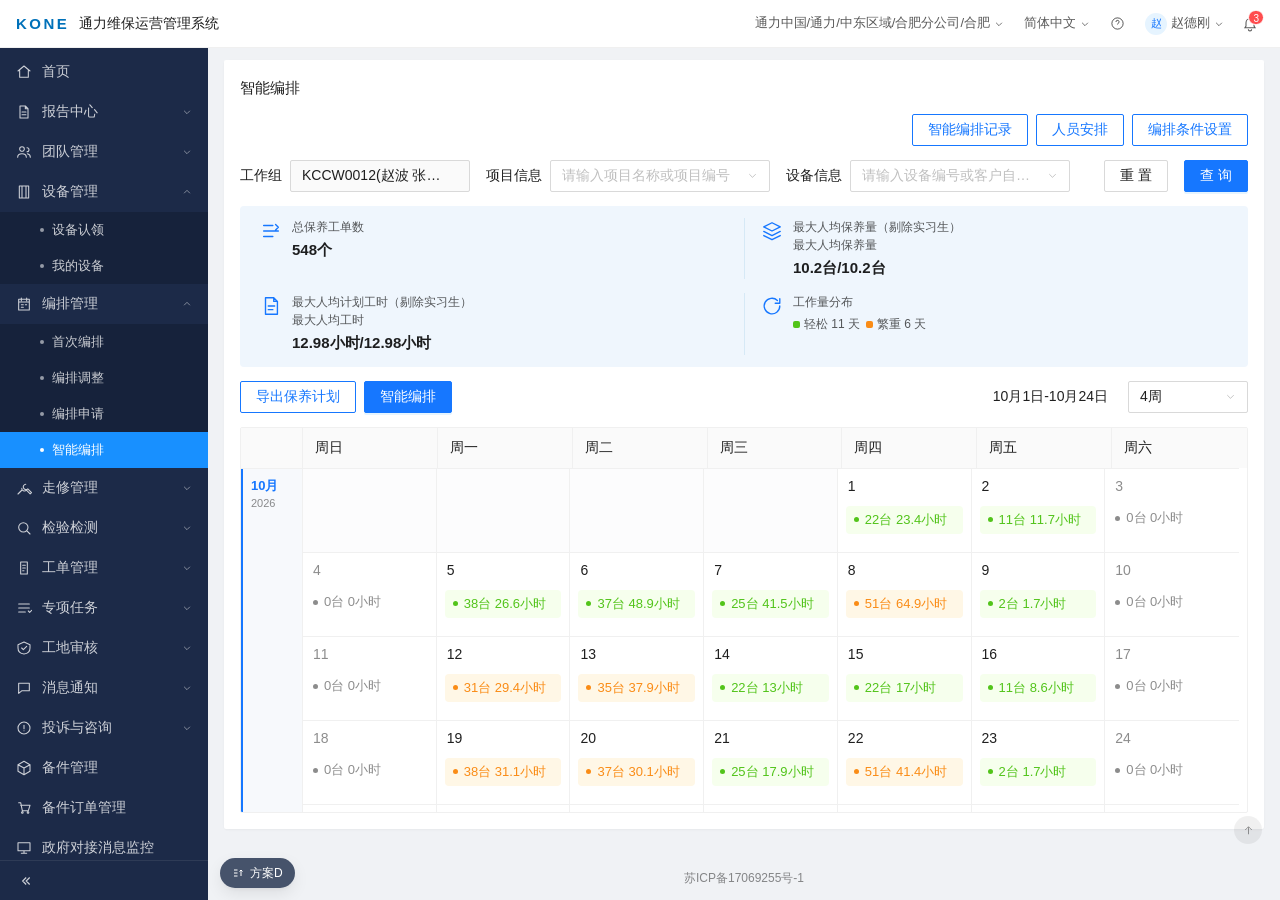
==== docs/index.html @ 087abd9d "工具条去掉冗余的工作组条件分类标签（模块标题已承担归类说明）" ====
<!DOCTYPE html>
<html lang="zh-CN">
<head>
<!-- 本文件由 build.js 自动生成（2026-10-14 07:13:37），已内联全部样式与脚本，
     可直接双击打开或发送给他人，无需任何外部文件与网络。
     请勿直接编辑此文件 —— 改动请在 css/ 与 js/ 下进行，然后重新执行 node build.js -->
<meta charset="UTF-8" />
<meta name="viewport" content="width=device-width,initial-scale=1" />
<title>智能编排 · 通力维保运营管理系统（UI 原型）</title>
<style>
/* ===================== css/base.css ===================== */
/* =========================================================================
   智能编排 原型 · 基础层：设计令牌 / 重置 / 应用骨架
   ========================================================================= */

:root {
  /* 品牌 */
  --kone-blue: #0071b9;

  /* 主色（Ant Design Vue 体系） */
  --primary: #1677ff;
  --primary-hover: #4096ff;
  --primary-active: #0958d9;
  --primary-bg: #e6f4ff;
  --primary-border: #91caff;

  /* 侧栏 */
  --sider-bg: #1c2a48;
  --sider-sub-bg: #16223b;
  --sider-text: rgba(255, 255, 255, .78);
  --sider-text-strong: #fff;
  --sider-active: #1890ff;
  --sider-w: 208px;
  --sider-w-collapsed: 56px;

  /* 文本 */
  --text: rgba(0, 0, 0, .88);
  --text-2: rgba(0, 0, 0, .65);
  --text-3: rgba(0, 0, 0, .45);
  --text-4: rgba(0, 0, 0, .25);

  /* 线与面 */
  --border: #f0f0f0;
  --border-2: #d9d9d9;
  --bg-page: #f0f2f5;
  --bg-card: #fff;
  --bg-head: #fafafa;
  --bg-hover: #fafafa;

  /* 人工调整：与算法生成区分开，刻意选一个不在原有语义色里的紫色 */
  --manual: #722ed1;
  --manual-strong: #531dab;   /* 实心紫按钮的 hover 态 */
  --manual-bg: #f9f0ff;
  --manual-border: #d3adf7;

  /* 无保养安排：和繁重橙、轻松绿并列的第三种状态，统一用灰。
     --none-mark 是图例小方块的实心灰，--none-bg 是日历色块的底色。
     底色比原来的 #fafafa 深一档，否则压在白卡片上看不出是个色块。 */
  --none-mark: #bfbfbf;
  --none-bg: #f0f0f0;
  /* 语义 */
  --stat-bg: #eff6fd;
  --warn-bg: #fff7e6;
  --warn-text: #fa8c16;
  --warn-border: #ffd591;
  --success-bg: #f6ffed;
  --success-text: #52c41a;
  --success-border: #b7eb8f;
  --danger: #ff4d4f;
  --info-bg: #e6f4ff;
  --info-border: #91caff;

  /* 尺寸 */
  --topbar-h: 48px;
  --radius: 2px;
  --radius-lg: 4px;
  --shadow-1: 0 1px 2px rgba(0, 0, 0, .03), 0 1px 6px -1px rgba(0, 0, 0, .02);
  --shadow-2: 0 6px 16px rgba(0, 0, 0, .08), 0 3px 6px -4px rgba(0, 0, 0, .12);
  --shadow-3: 0 9px 28px 8px rgba(0, 0, 0, .05), 0 6px 16px rgba(0, 0, 0, .08);
}

* { box-sizing: border-box; }

html, body { height: 100%; }

body {
  margin: 0;
  font-family: -apple-system, BlinkMacSystemFont, 'PingFang SC', 'Hiragino Sans GB',
               'Microsoft YaHei', 'Segoe UI', Roboto, Helvetica, Arial, sans-serif;
  font-size: 14px;
  line-height: 1.5714;
  color: var(--text);
  background: var(--bg-page);
  -webkit-font-smoothing: antialiased;
}

button, input, select { font-family: inherit; font-size: inherit; }

svg { display: block; }

/* 滚动条（贴近 Windows Chrome 的现网观感） */
::-webkit-scrollbar { width: 8px; height: 8px; }
::-webkit-scrollbar-thumb { background: #d0d3d9; border-radius: 4px; }
::-webkit-scrollbar-thumb:hover { background: #b9bdc5; }
::-webkit-scrollbar-track { background: transparent; }

/* =========================== 应用骨架 =========================== */

.app { display: flex; flex-direction: column; height: 100vh; overflow: hidden; }

/* --- 顶栏 --- */
.topbar {
  flex: 0 0 var(--topbar-h);
  display: flex;
  align-items: center;
  background: #fff;
  border-bottom: 1px solid var(--border);
  padding-right: 16px;
  position: relative;
  z-index: 30;
}

/* 品牌区最小占满侧栏宽度，但允许标题继续向右延伸（与现网一致） */
.topbar-brand {
  min-width: var(--sider-w);
  display: flex;
  align-items: center;
  gap: 10px;
  padding-left: 16px;
  padding-right: 16px;
  flex: 0 0 auto;
  transition: min-width .2s;
}

.app.collapsed .topbar-brand { min-width: var(--sider-w-collapsed); }

.logo {
  font-weight: 700;
  letter-spacing: 2.5px;
  font-size: 15px;
  color: var(--kone-blue);
  flex: 0 0 auto;
}

.topbar-title {
  font-size: 14px;
  color: var(--text);
  white-space: nowrap;
  overflow: hidden;
  text-overflow: ellipsis;
}

.app.collapsed .topbar-brand .topbar-title { display: none; }

.topbar-spacer { flex: 1 1 auto; }

.topbar-right { display: flex; align-items: center; gap: 4px; }

.topbar-item {
  display: flex;
  align-items: center;
  gap: 4px;
  height: 32px;
  padding: 0 8px;
  border-radius: var(--radius);
  color: var(--text-2);
  font-size: 13px;
  cursor: pointer;
  white-space: nowrap;
}

.topbar-item:hover { background: var(--bg-hover); }

.avatar {
  width: 22px; height: 22px;
  border-radius: 50%;
  background: var(--primary-bg);
  color: var(--primary);
  display: flex; align-items: center; justify-content: center;
  font-size: 11px;
}

.bell { position: relative; padding: 0 6px; }

.bell-badge {
  position: absolute;
  top: 2px; right: 0;
  min-width: 15px; height: 15px;
  padding: 0 4px;
  border-radius: 8px;
  background: var(--danger);
  color: #fff;
  font-size: 10px;
  line-height: 15px;
  text-align: center;
  border: 1px solid #fff;
}

/* --- 主体 --- */
.body { flex: 1 1 auto; display: flex; min-height: 0; }

/* --- 侧栏 --- */
.sider {
  flex: 0 0 var(--sider-w);
  width: var(--sider-w);
  background: var(--sider-bg);
  display: flex;
  flex-direction: column;
  transition: flex-basis .2s, width .2s;
  position: relative;
  z-index: 20;
}

.app.collapsed .sider { flex-basis: var(--sider-w-collapsed); width: var(--sider-w-collapsed); }

.sider-scroll { flex: 1 1 auto; overflow-y: auto; overflow-x: hidden; padding: 4px 0; }

.sider-scroll::-webkit-scrollbar { width: 6px; }
.sider-scroll::-webkit-scrollbar-thumb { background: rgba(255, 255, 255, .18); }

.menu-item {
  display: flex;
  align-items: center;
  gap: 10px;
  height: 40px;
  padding: 0 16px;
  color: var(--sider-text);
  cursor: pointer;
  white-space: nowrap;
  user-select: none;
}

.menu-item:hover { color: var(--sider-text-strong); background: rgba(255, 255, 255, .06); }

.menu-item .mi-icon { flex: 0 0 16px; }
.menu-item .mi-icon svg { width: 16px; height: 16px; stroke: currentColor; fill: none; stroke-width: 1.6; }

.menu-item .mi-label { flex: 1 1 auto; overflow: hidden; text-overflow: ellipsis; }

.menu-item .mi-arrow { flex: 0 0 10px; transition: transform .2s; opacity: .7; }
.menu-item .mi-arrow svg { width: 10px; height: 10px; stroke: currentColor; fill: none; stroke-width: 2; }
.menu-item.open .mi-arrow { transform: rotate(180deg); }

.app.collapsed .menu-item { padding: 0 20px; }
.app.collapsed .menu-item .mi-label,
.app.collapsed .menu-item .mi-arrow { display: none; }

.submenu { background: var(--sider-sub-bg); overflow: hidden; }
.app.collapsed .submenu { display: none; }

.sub-item {
  display: flex;
  align-items: center;
  gap: 8px;
  height: 36px;
  padding: 0 16px 0 40px;
  color: var(--sider-text);
  font-size: 13px;
  cursor: pointer;
}

.sub-item::before {
  content: '';
  width: 4px; height: 4px;
  border-radius: 50%;
  background: currentColor;
  opacity: .7;
  flex: 0 0 auto;
}

.sub-item:hover { color: var(--sider-text-strong); background: rgba(255, 255, 255, .06); }

.sub-item.active {
  background: var(--sider-active);
  color: #fff;
}

.sub-item.active::before { opacity: 1; }

.sider-collapse {
  flex: 0 0 40px;
  display: flex;
  align-items: center;
  padding: 0 18px;
  color: var(--sider-text);
  cursor: pointer;
  border-top: 1px solid rgba(255, 255, 255, .08);
}

.sider-collapse:hover { color: #fff; }
.sider-collapse svg { width: 14px; height: 14px; stroke: currentColor; fill: none; stroke-width: 2; }
.app.collapsed .sider-collapse svg { transform: rotate(180deg); }

/* --- 内容区 --- */
.main {
  flex: 1 1 auto;
  min-width: 0;
  display: flex;
  flex-direction: column;
  position: relative;
}

.main-scroll { flex: 1 1 auto; overflow: auto; padding: 12px 16px 0; }

.breadcrumb {
  display: flex;
  align-items: center;
  gap: 8px;
  font-size: 13px;
  color: var(--text-3);
  margin-bottom: 12px;
}

.breadcrumb .sep { color: var(--text-4); }
.breadcrumb .cur { color: var(--text-2); }

.page {
  background: var(--bg-card);
  border-radius: var(--radius);
  padding: 16px;
  box-shadow: var(--shadow-1);
}

.page-title { font-size: 15px; font-weight: 500; margin: 0 0 14px; }

/* 页级入口按钮行：标题下方独占一行、右对齐（与现网一致） */
.page-actions-row {
  display: flex;
  justify-content: flex-end;
  flex-wrap: wrap;
  gap: 8px;
  margin-bottom: 14px;
}

.footer {
  flex: 0 0 auto;
  text-align: center;
  padding: 10px 0 12px;
  font-size: 12px;
  color: var(--text-3);
}

/* 回到顶部小圆钮（现网右下角） */
.back-top {
  position: absolute;
  right: 18px; bottom: 56px;
  width: 28px; height: 28px;
  border-radius: 50%;
  background: rgba(0, 0, 0, .06);
  display: flex; align-items: center; justify-content: center;
  color: var(--text-3);
  cursor: pointer;
  z-index: 5;
}

.back-top svg { width: 13px; height: 13px; stroke: currentColor; fill: none; stroke-width: 1.6; }

.hidden { display: none !important; }

</style>
<style>
/* ===================== css/modules.css ===================== */
/* =========================================================================
   智能编排 原型 · 组件层：按钮 / 表单 / 表格 / 日历 / 抽屉 / 弹窗 / 提示
   ========================================================================= */

/* =============================== 按钮 =============================== */
.btn {
  display: inline-flex;
  align-items: center;
  justify-content: center;
  gap: 6px;
  height: 32px;
  padding: 0 15px;
  border: 1px solid var(--border-2);
  border-radius: var(--radius);
  background: #fff;
  color: var(--text);
  font-size: 14px;
  cursor: pointer;
  white-space: nowrap;
  transition: all .15s;
}

.btn:hover { color: var(--primary); border-color: var(--primary); }

.btn-primary {
  background: var(--primary);
  border-color: var(--primary);
  color: #fff;
  box-shadow: 0 2px 0 rgba(5, 145, 255, .1);
}

.btn-primary:hover { background: var(--primary-hover); border-color: var(--primary-hover); color: #fff; }
.btn-primary:active { background: var(--primary-active); border-color: var(--primary-active); }

.btn-outline { color: var(--primary); border-color: var(--primary); }
.btn-outline:hover { color: var(--primary-hover); border-color: var(--primary-hover); }

.btn-link {
  height: auto; padding: 0; border: none; background: none;
  color: var(--primary);
}
.btn-link:hover { color: var(--primary-hover); border: none; }

.btn-sm { height: 24px; padding: 0 8px; font-size: 13px; }

.btn-dashed-block {
  display: flex;
  align-items: center;
  justify-content: center;
  width: 100%;
  height: 32px;
  border: 1px dashed var(--primary-border);
  border-radius: var(--radius);
  background: #fff;
  color: var(--primary);
  font-size: 14px;
  cursor: pointer;
}

.btn-dashed-block:hover { border-color: var(--primary); background: var(--primary-bg); }

/* =============================== 表单控件 =============================== */
.field { display: inline-flex; align-items: center; gap: 8px; }

.field-label { font-size: 14px; color: var(--text); white-space: nowrap; }
.field-label.req::before { content: '*'; color: var(--danger); margin-right: 4px; font-family: SimSun, sans-serif; }

.control {
  display: inline-flex;
  align-items: center;
  height: 32px;
  min-width: 0;
  padding: 0 11px;
  border: 1px solid var(--border-2);
  border-radius: var(--radius);
  background: #fff;
  color: var(--text);
  font-size: 14px;
  cursor: pointer;
  gap: 8px;
}

.control:hover { border-color: var(--primary-hover); }

.control .ph,
.control .val { overflow: hidden; text-overflow: ellipsis; white-space: nowrap; }

.control .ph { color: var(--text-4); }
.control .val { color: var(--text); }

.control .caret { margin-left: auto; color: var(--text-4); flex: 0 0 auto; }
.control .caret svg { width: 11px; height: 11px; stroke: currentColor; fill: none; stroke-width: 2; }

.control.open { border-color: var(--primary); box-shadow: 0 0 0 2px rgba(5, 145, 255, .1); }

/* 固定值展示（staticField）：外观和 .control 一致，但要让人一眼知道
   这里点不动——没有 caret 腾出的位置，边框 hover 时不变色，
   鼠标也不是手型。背景比正常输入框压暗一档（用 --bg-head，
   和锁定状态的输入框是同一个视觉语言），比单纯去掉 caret 更明确。 */
.control-static {
  cursor: default;
  background: var(--bg-head);
}

.control-static:hover { border-color: var(--border-2); }

.control-w-sm { width: 120px; }
.control-w-md { width: 180px; }
.control-w-lg { width: 220px; }
.control-w-xl { width: 260px; }

.dropdown-wrap { position: relative; display: inline-flex; }

.dropdown-panel {
  position: absolute;
  top: calc(100% + 4px);
  left: 0;
  min-width: 100%;
  background: #fff;
  border-radius: var(--radius-lg);
  box-shadow: var(--shadow-2);
  padding: 4px;
  z-index: 60;
}

.dropdown-item { padding: 5px 12px; border-radius: var(--radius); cursor: pointer; font-size: 14px; }
.dropdown-item:hover { background: var(--bg-hover); }
.dropdown-item.sel { background: var(--primary-bg); font-weight: 500; }

/* 单选 / 复选 */
.radio, .checkbox { display: inline-flex; align-items: center; gap: 8px; cursor: pointer; font-size: 14px; }

.radio-dot {
  width: 16px; height: 16px;
  border: 1px solid var(--border-2);
  border-radius: 50%;
  background: #fff;
  position: relative;
  flex: 0 0 auto;
}

.radio.on .radio-dot { border-color: var(--primary); }

.radio.on .radio-dot::after {
  content: '';
  position: absolute;
  inset: 3px;
  border-radius: 50%;
  background: var(--primary);
}

.check-box {
  width: 16px; height: 16px;
  border: 1px solid var(--border-2);
  border-radius: var(--radius);
  background: #fff;
  position: relative;
  flex: 0 0 auto;
}

.checkbox.on .check-box { background: var(--primary); border-color: var(--primary); }

.checkbox.on .check-box::after {
  content: '';
  position: absolute;
  left: 4.5px; top: 1.5px;
  width: 4px; height: 8px;
  border: 2px solid #fff;
  border-top: 0; border-left: 0;
  transform: rotate(45deg);
}

/* 半选态（部分工单被勾选）。画成一道横杠而不是对勾 ——
   全选框若显示对勾，会让人以为整天的工单都要搬走 */
.checkbox.part .check-box { background: var(--primary); border-color: var(--primary); }

.checkbox.part .check-box::after {
  content: '';
  position: absolute;
  left: 3px; top: 6.5px;
  width: 8px; height: 0;
  border-top: 2px solid #fff;
  transform: none;
}

/* 开关 */
.switch {
  width: 40px; height: 20px;
  border-radius: 10px;
  background: rgba(0, 0, 0, .25);
  position: relative;
  cursor: pointer;
  transition: background .2s;
  flex: 0 0 auto;
}

.switch::after {
  content: '';
  position: absolute;
  top: 2px; left: 2px;
  width: 16px; height: 16px;
  border-radius: 50%;
  background: #fff;
  transition: left .2s;
  box-shadow: 0 2px 4px rgba(0, 35, 11, .2);
}

.switch.on { background: var(--primary); }
.switch.on::after { left: 22px; }

/* 标签（可保养日期） */
.tag-day {
  display: inline-flex;
  align-items: center;
  gap: 3px;
  height: 22px;
  padding: 0 6px;
  margin: 2px 4px 2px 0;
  border: 1px solid var(--border);
  border-radius: var(--radius);
  background: var(--bg-head);
  font-size: 12px;
  color: var(--text);
}

.tag-day .x { color: var(--text-4); cursor: pointer; font-size: 11px; }
.tag-day .x:hover { color: var(--text-2); }

.tag-box {
  display: flex;
  flex-wrap: wrap;
  align-items: center;
  min-height: 32px;
  padding: 2px 6px;
  border: 1px solid var(--border-2);
  border-radius: var(--radius);
  background: #fff;
}

/* 数量输入框：外观与 .control 一致，右侧带单位后缀 */
.num-input {
  display: inline-flex;
  align-items: center;
  height: 32px;
  padding: 0 11px;
  border: 1px solid var(--border-2);
  border-radius: var(--radius);
  background: #fff;
  gap: 4px;
}

.num-input:hover { border-color: var(--primary-hover); }

.num-input:focus-within {
  border-color: var(--primary);
  box-shadow: 0 0 0 2px rgba(5, 145, 255, .1);
}

/* 超出范围 / 非整数时标红，但不强制改写值——用户可能还在输入过程中。
   聚焦态的红色描边优先于常规的蓝色描边，否则正在打字时看不出在报错。 */
.num-input.is-invalid { border-color: var(--danger); }
.num-input.is-invalid:focus-within {
  border-color: var(--danger);
  box-shadow: 0 0 0 2px rgba(255, 77, 79, .12);
}

.num-input input {
  width: 52px;
  border: 0;
  outline: none;
  padding: 0;
  font-size: 14px;
  color: var(--text);
  background: transparent;
  text-align: left;
}

/* 表格内使用的紧凑尺寸 */
.num-input.sm { height: 28px; padding: 0 8px; }
.num-input.sm input { width: 40px; font-size: 13px; }

/* 保留原生步进箭头，方便微调 */
.num-input .unit { font-size: 13px; color: var(--text-3); flex: 0 0 auto; }

/* 工具提示图标 */
.help-dot {
  display: inline-flex;
  align-items: center;
  justify-content: center;
  width: 14px; height: 14px;
  color: var(--text-3);
  cursor: help;
  flex: 0 0 auto;
}

.help-dot svg { width: 14px; height: 14px; stroke: currentColor; fill: none; stroke-width: 1.6; }
.help-dot:hover { color: var(--primary); }

.tooltip {
  position: absolute;
  z-index: 80;
  max-width: 340px;
  padding: 8px 10px;
  border-radius: var(--radius-lg);
  background: rgba(0, 0, 0, .85);
  color: #fff;
  font-size: 12px;
  line-height: 1.6;
  box-shadow: var(--shadow-2);
  pointer-events: none;
}

/* =============================== 信息条 =============================== */
.alert {
  display: flex;
  align-items: flex-start;
  gap: 8px;
  padding: 8px 12px;
  border: 1px solid var(--info-border);
  border-radius: var(--radius-lg);
  background: var(--info-bg);
  font-size: 14px;
  color: var(--text);
  margin-bottom: 14px;
}

.alert .ai { color: var(--primary); flex: 0 0 auto; margin-top: 2px; }
.alert .ai svg { width: 14px; height: 14px; stroke: currentColor; fill: none; stroke-width: 1.8; }
.alert .ac { flex: 1 1 auto; }
.alert .ax { color: var(--text-3); cursor: pointer; flex: 0 0 auto; font-size: 13px; }
.alert .ax:hover { color: var(--text); }

/* =============================== KPI 指标条 =============================== */
.stats {
  display: grid;
  grid-template-columns: repeat(4, 1fr);
  background: var(--stat-bg);
  border-radius: var(--radius-lg);
  padding: 12px 4px;
  margin-bottom: 14px;
}

.stat {
  display: flex;
  align-items: flex-start;
  gap: 10px;
  padding: 0 16px;
  min-width: 0;
}

.stat + .stat { border-left: 1px solid rgba(0, 113, 185, .1); }

.stat-icon { flex: 0 0 22px; color: var(--primary); margin-top: 2px; }
.stat-icon svg { width: 22px; height: 22px; stroke: currentColor; fill: none; stroke-width: 1.5; }

.stat-body { min-width: 0; }

.stat-line {
  font-size: 12px;
  color: var(--text-2);
  line-height: 1.5;
  white-space: nowrap;
  overflow: hidden;
  text-overflow: ellipsis;
}

.stat-value { font-size: 15px; font-weight: 600; color: var(--text); margin-top: 2px; white-space: nowrap; }

.stat-tags { display: flex; gap: 6px; margin-top: 4px; }

.stat-tag { display: inline-flex; align-items: center; gap: 4px; font-size: 12px; color: var(--text-2); }

.stat-tag::before { content: ''; width: 7px; height: 7px; border-radius: 2px; flex: 0 0 auto; }
.stat-tag.easy::before { background: var(--success-text); }
.stat-tag.busy::before { background: var(--warn-text); }

/* ---------- 方案 B：带涨跌的 KPI 条 ---------- */
.stats-delta .stat-body { min-width: 0; }

.stat-delta {
  display: inline-flex;
  align-items: baseline;
  flex-wrap: wrap;
  gap: 6px;
  margin-top: 3px;
  white-space: nowrap;
}

.stat-delta .sd-from { font-size: 13px; color: var(--text-3); }
.stat-delta .sd-arrow { font-size: 12px; color: var(--text-4); }
.stat-delta .sd-to { font-size: 15px; font-weight: 600; color: var(--text); }

.sd-chip {
  display: inline-flex;
  align-items: center;
  height: 18px;
  padding: 0 6px;
  border-radius: 9px;
  font-size: 11px;
  font-weight: 500;
}

/* 改善=绿，恶化=橙，无变化=灰。方向由 better 字段决定，不看正负号 */
.sd-chip.good { background: var(--success-bg); color: var(--success-text); border: 1px solid var(--success-border); }
.sd-chip.bad { background: var(--warn-bg); color: var(--warn-text); border: 1px solid var(--warn-border); }
.sd-chip.flat { background: var(--bg-head); color: var(--text-3); border: 1px solid var(--border); }

/* 工作量分布里两行（繁重 / 轻松）各带一个前缀标签 */
.stat-delta-group {
  display: grid;
  grid-template-columns: auto 1fr;
  align-items: baseline;
  gap: 2px 6px;
  margin-top: 2px;
}

.stat-delta-group .sd-key { font-size: 12px; display: inline-flex; align-items: center; gap: 4px; }
.stat-delta-group .sd-key::before { content: ''; width: 7px; height: 7px; border-radius: 2px; }
.stat-delta-group .sd-key.busy { color: var(--warn-text); }
.stat-delta-group .sd-key.busy::before { background: var(--warn-text); }
.stat-delta-group .sd-key.easy { color: var(--success-text); }
.stat-delta-group .sd-key.easy::before { background: var(--success-text); }
.stat-delta-group .stat-delta { margin-top: 0; }
.stat-delta-group .sd-to { font-size: 14px; }

/* =============================== 工具条 =============================== */
.toolbar {
  display: flex;
  align-items: center;
  flex-wrap: wrap;
  gap: 8px;
  margin-bottom: 14px;
}

.toolbar .grow { flex: 1 1 auto; }

.filterbar {
  display: flex;
  align-items: center;
  flex-wrap: wrap;
  gap: 12px 16px;
  margin-bottom: 14px;
}

.filterbar .grow { flex: 1 1 auto; }

.range-pill {
  display: inline-flex;
  align-items: center;
  height: 32px;
  padding: 0 12px;
  font-size: 14px;
  color: var(--text);
  white-space: nowrap;
}

/* =============================== 日历 =============================== */
.cal {
  border: 1px solid var(--border);
  border-radius: var(--radius);
  overflow: hidden;
  background: #fff;
}

/* 首列为月份列，其后 7 列为周日～周六。
   表头与主体各自成网格：表头固定，主体在 .cal-scroll 内滚动 */
.cal-head,
.cal-body { display: grid; grid-template-columns: 62px repeat(7, 1fr); }

.cal-head { background: var(--bg-head); }

/* 默认露出约 4 周高度，其余 9 周靠滚动查看（最大 13 周）。
   预留滚动条宽度，避免表头与主体列宽错位 */
.cal-scroll {
  max-height: 344px;
  overflow-y: auto;
  overflow-x: hidden;
  scrollbar-gutter: stable;
}

/* 对比视图每格三行，行更高，相应放宽以仍能露出约 4 周 */
.cal.compare .cal-scroll { max-height: 420px; }

.cal-head > div {
  padding: 9px 12px;
  font-size: 14px;
  color: var(--text);
  border-right: 1px solid var(--border);
}

.cal-head > div:last-child { border-right: 0; }

/* ---- 左侧月份列：一个月合并成一格，纵向跨满该月所有周 ---- */
.cal-month {
  grid-column: 1;
  border-right: 1px solid var(--border);
  border-top: 1px solid var(--border);
  background: #f7f9fc;
  position: relative;
}

.cal-head .cal-month {
  border-top: 0;
  background: var(--bg-head);
  padding: 9px 12px;
  grid-row: 1;
}

/* 蓝色左边条贯穿整月 */
.cal-month.has-label::before {
  content: '';
  position: absolute;
  left: 0; top: 0; bottom: 0;
  width: 2px;
  background: var(--primary);
}

/* 标签吸顶：滚动时停在可视区顶部，滚出该月范围时由 JS 渐隐 */
.cal-month .cm-inner {
  position: sticky;
  top: 0;
  display: flex;
  flex-direction: column;
  gap: 1px;
  padding: 9px 0 10px 10px;
  transition: opacity .12s linear;
}

.cal-month .cm-m { font-size: 13px; font-weight: 600; color: var(--primary); line-height: 1.3; }
.cal-month .cm-y { font-size: 11px; color: var(--text-3); line-height: 1.3; }

.cal-cell {
  min-height: 84px;
  padding: 7px 10px 10px;
  border-top: 1px solid var(--border);
  border-right: 1px solid var(--border);
  cursor: pointer;
  transition: background .15s;
}

/* 显式网格布局后 :last-child 不再等于最右列，改用类标记周六列 */
.cal-cell.last-col { border-right: 0; }
.cal-cell:hover { background: #fafcff; }

/* 起始日之前的占位格：无内容、不可交互 */
.cal-cell.blank { background: #fcfcfd; cursor: default; }
.cal-cell.blank:hover { background: #fcfcfd; }

.cal-cell.selected {
  outline: 1px solid var(--primary);
  outline-offset: -1px;
  background: #fff;
}

.cal-date {
  display: flex;
  align-items: center;
  gap: 6px;
  font-size: 14px;
  color: var(--text);
  margin-bottom: 8px;
  min-height: 22px;
}

/* 周日 / 周六 的日期数字置灰 */
.cal-day { color: var(--text); }
.cal-day.dim { color: var(--text-3); }

.cal-date .badge-holiday {
  display: inline-flex;
  align-items: center;
  justify-content: center;
  min-width: 16px; height: 16px;
  padding: 0 3px;
  border-radius: 2px;
  background: var(--warn-text);
  color: #fff;
  font-size: 10px;
  line-height: 1;
}

.cal-date .badge-today {
  margin-left: auto;
  display: inline-flex;
  align-items: center;
  justify-content: center;
  width: 20px; height: 18px;
  border: 1px solid var(--primary-border);
  border-radius: 2px;
  background: var(--primary-bg);
  color: var(--primary);
  font-size: 11px;
}

/* 数值前带状态圆点，颜色跟随文字 */
.cal-val {
  display: inline-flex;
  align-items: center;
  gap: 6px;
  font-size: 13px;
  color: var(--text);
}

.cal-val .cv-dot {
  width: 5px; height: 5px;
  border-radius: 50%;
  background: currentColor;
  flex: 0 0 auto;
}

.cal-val.zero { color: var(--text-3); }

/* 已分配至其他日期：虚线灰框，与对比视图的 .cmp-row.none 同一视觉语言。
   跟在「0台 0小时」下方，故加上间距 */
.cal-val.none {
  display: flex;
  padding: 4px 8px;
  margin: 5px -2px 0;
  border-radius: var(--radius-lg);
  background: var(--bg-head);
  border: 1px dashed var(--border-2);
  color: var(--text-3);
  font-size: 11px;
}

.cal-val.none .cv-dot { display: none; }

.cal-val.heavy,
.cal-val.easy {
  display: flex;
  padding: 4px 8px;
  margin: 0 -2px;
  border-radius: var(--radius-lg);
}

.cal-val.heavy { background: var(--warn-bg); color: var(--warn-text); }

/* 轻松绿：主页与方案抽屉的日历都用（calHtml 传 greenEasy）。0 台的日期不算轻松，保持灰字 */
.cal-val.easy { background: var(--success-bg); color: var(--success-text); }

/* ----------------------------- 对比日历 ----------------------------- */
.cal.compare .cal-cell {
  min-height: 76px;
  padding-bottom: 8px;
  cursor: default;
  position: relative;               /* 承载右上角「已调整」红点 */
}

.cal.compare .cal-cell:hover { background: #fff; }
.cal.compare .cal-date { font-weight: 600; margin-bottom: 6px; }

/* 被调整日：右上角圆点。红=算法调整，紫=人工调整 */
.cal.compare .cal-cell.adjusted::after {
  content: '';
  position: absolute;
  top: 9px; right: 9px;
  width: 7px; height: 7px;
  border-radius: 50%;
  background: var(--danger);
  box-shadow: 0 0 0 2px #fff;
}

.cal.compare .cal-cell.adjusted.manual::after { background: var(--manual); }

/* 人工调整日：整格加紫色左边条，扫一眼就能挑出来。
   对比视图与手动调整/最终方案页（.marked）共用同一套标记，显示方式必须一致 */
.cal.compare .cal-cell.manual,
.cal.marked .cal-cell.manual {
  background: #fdfaff;
  box-shadow: inset 3px 0 0 var(--manual);
}

/* .marked = 显示调整标记。position: relative 是必须的 ——
   「调整」角标是绝对定位，少了定位上下文会一路逃到页面级的定位祖先上
   （实测跑到了标题栏右上角）。只读的最终方案页也需要，所以挂在 marked 上。 */
.cal.marked .cal-cell { position: relative; }

/* 可点态。两者都要：
     .adjustable —— 手动调整页，点格子就地改这一天
     .enterable  —— 首页，点格子进入手动调整页
   最终预览页两者都不带，所以没有手型与悬浮高亮，一眼能看出是只读的。 */
.cal.adjustable .cal-cell:not(.blank),
.cal.enterable .cal-cell:not(.blank) { cursor: pointer; }

.cal.adjustable .cal-cell:not(.blank):hover,
.cal.enterable .cal-cell:not(.blank):hover {
  background: var(--primary-bg);
  outline: 1px solid var(--primary);
  outline-offset: -1px;
  z-index: 1;
}

/* 悬浮优先级要高于紫色底，否则已调整的格子 hover 时没有反馈 */
.cal.adjustable .cal-cell.manual:hover,
.cal.enterable .cal-cell.manual:hover { background: var(--primary-bg); }

/* 首页格子里的去向说明。与对比视图的 .cmp-moved 同一视觉语言（紫色小字），
   只是首页格子没有三行结构，上边距给小一点 */
.cal-moved {
  display: block;
  margin: 3px 0 0 1px;
  font-size: 11px;
  color: var(--manual);
}

/* 日期旁的来源角标 */
.src-badge {
  position: absolute;
  top: 7px; right: 22px;
  display: inline-flex;
  align-items: center;
  gap: 3px;
  height: 16px;
  padding: 0 5px;
  border-radius: 3px;
  font-size: 10px;
  line-height: 1;
}

.src-badge.manual {
  background: var(--manual-bg);
  border: 1px solid var(--manual-border);
  color: var(--manual);
}

.cmp-row {
  display: block;
  font-size: 12px;
  padding: 3px 6px;
  border-radius: 3px;
  margin-bottom: 4px;
  white-space: nowrap;
  overflow: hidden;
  text-overflow: ellipsis;
}

/* 当前计划：统一黑字、无底色，作为对比基线不参与语义配色 */
.cmp-row.orig { color: var(--text); }

/* 算法方案：只在被人工覆盖的日子出现，弱化成灰色删除线 ——
   表示「算法原本的建议，已被覆盖」 */
.cmp-row.algo {
  color: var(--text-4);
  text-decoration: line-through;
  text-decoration-color: var(--text-4);
}

/* 现方案：填充色块，为主视觉。繁重=橙，轻松=绿（与 KPI 图例同色） */
.cmp-row.now { border: 1px solid transparent; }

.cmp-row.now.busy {
  background: var(--warn-bg);
  border-color: var(--warn-border);
  color: var(--warn-text);
}

.cmp-row.now.easy {
  background: var(--success-bg);
  border-color: var(--success-border);
  color: var(--success-text);
}

/* 新方案色块只表负载（繁重橙 / 轻松绿 / 无安排灰虚线），不承担「谁改的」这层信息 ——
   人工调整改用格子级标记表达（紫左边条 + 调整角标 + 下面这行紫字），
   两个维度分开，色块颜色才始终等于「这天忙不忙」，扫一眼日历就能读。 */

/* 新方案下方的去向说明：自哪天移入多少台 / 已调整至某日 / 已分配至其他日期 */
.cmp-moved {
  display: block;
  margin: 3px 0 0 7px;
  font-size: 11px;
  color: var(--manual);
}

/* 算法清空的日期用中性灰 —— 紫色是人工调整的专用色，不能混用 */
.cmp-moved.plain { color: var(--text-3); }

/* 手动调整入口（方案 B）：与图例同排。实心紫填充 ——
   紫色是全局「人工调整」的语义色（紫格子、紫图例、紫角标），入口沿用同一色最省解释；
   实心比描边显眼，不会被旁边一排图例文字盖过去 */
.btn.btn-manual {
  gap: 5px;
  margin-left: 14px;
  border-color: var(--manual);
  background: var(--manual);
  color: #fff;
  font-weight: 500;
}

.btn.btn-manual:hover {
  border-color: var(--manual-strong);
  background: var(--manual-strong);
  color: #fff;
}

.btn.btn-manual .bm-ico { display: flex; }
.btn.btn-manual .bm-ico svg { stroke: currentColor; fill: none; }

/* 单日撤销：做成「调整」角标里的 ✕，不单独占一行。
   被改过的格子本来已有三行内容，再加一行按钮会让日历高度参差不齐 */
.badge-undo {
  display: inline-flex;
  align-items: center;
  justify-content: center;
  width: 13px;
  height: 13px;
  margin-right: -2px;
  padding: 0;
  border: 0;
  border-radius: 2px;
  background: transparent;
  color: inherit;
  font-size: 9px;
  line-height: 1;
  cursor: pointer;
}

.badge-undo:hover { background: var(--manual); color: #fff; }

/* 撤销调整：与手动调整共用图例那排的同一个槽位。
   破坏性操作用描边紫而非实心紫 —— 和实心的「手动调整」入口区分开，不抢主动作的位置 */
.btn.btn-undo {
  border-color: var(--manual-border);
  background: #fff;
  color: var(--manual);
}

/* 方案 B 里它在图例那排，需要和一长串图例文字拉开距离。
   方案 C 里它在页脚（叫「取消调整」），靠页脚自己的 gap 就够，不要这个边距 */
.toolbar .btn.btn-undo { margin-left: 14px; }

.btn.btn-undo:hover {
  background: var(--manual-bg);
  border-color: var(--manual);
  color: var(--manual);
}

/* 无保养安排：虚线灰框。用于「原方案有、现方案清空」或反向新增的日期，
   与「轻松」区分开 —— 没有任务不等于负载轻 */
/* 无安排 / 已改期：虚线灰框。字号略小，保证「现方案 已分配至其他日期」能单行显示 */
.cmp-row.none {
  background: var(--bg-head);
  border: 1px dashed var(--border-2);
  color: var(--text-3);
  font-size: 11px;
}

/* 图例。方案 B 里它被放进 toolbar 与周期选择器同排，故不再自带下边距 */
.cmp-legend {
  display: flex;
  align-items: center;
  flex-wrap: wrap;
  gap: 18px;
  margin-bottom: 12px;
  font-size: 12px;
  color: var(--text-2);
}

.toolbar .cmp-legend { margin-bottom: 0; }

.cmp-legend .lg { display: inline-flex; align-items: center; gap: 6px; }

.cmp-legend .sq { width: 8px; height: 8px; border-radius: 2px; flex: 0 0 auto; }
.cmp-legend .sq.busy { background: var(--warn-text); }
.cmp-legend .sq.easy { background: var(--success-text); }

.cmp-legend .sq.none {
  background: var(--bg-head);
  border: 1px dashed var(--border-2);
}

.cmp-legend .sq.manual { background: var(--manual); }

.cmp-legend .rd {
  width: 7px; height: 7px;
  border-radius: 50%;
  background: var(--danger);
  flex: 0 0 auto;
}

/* 迷你日历（编排调整） */
.mini-cal { user-select: none; }

.mini-head, .mini-row { display: grid; grid-template-columns: repeat(7, 1fr); }

.mini-head > div {
  text-align: center;
  padding: 6px 0;
  font-size: 13px;
  color: var(--text-2);
}

.mini-cell {
  /* 46 → 48px：顶部要放一行「调整前 / 调整后」标记，标记是占位 span 而非
     绝对定位，高度得实打实留出来。行间距同时从 2px 收到 1px，
     整张日历因此只高了 12px —— 这个弹窗在小窗口里本来就顶到底边，
     为一个 10px 的小标签多占 48px 不划算。 */
  height: 48px;
  display: flex;
  flex-direction: column;
  align-items: center;
  justify-content: center;
  gap: 1px;
  border-radius: var(--radius);
  cursor: pointer;
  font-size: 13px;
  color: var(--text);
}

/* 前后标记。做得比日期和台数都弱、都小 —— 它只负责点出哪两格是这次调整的
   两端，不该抢走选日期时真正要看的负载信息。
   .empty 用 visibility 而非 display:none，空位也要占住那 14px，
   否则有标记的格子会比旁边高一截，整排日期的对齐就散了。 */
.mini-cell .mc-tag {
  height: 15px;
  line-height: 15px;
  padding: 0 5px;
  border-radius: 8px;
  font-size: 11px;
  font-weight: 500;
  white-space: nowrap;
  flex: 0 0 auto;
}

.mini-cell .mc-tag.empty { visibility: hidden; }

/* 两个标记的底色都用半透明，而不是写死的色值 ——
   这些格子的底可能是白、hover 灰、或选中的蓝，
   半透明底叠在哪一种上都立得住，不用为每种情况各写一条规则。

   调整前：半透明中性底。原先用的 --bg-head 是 #fafafa，叠在白格子上
   几乎看不出有底，10px 的灰字就飘在那儿，这是「看不清」的根源。 */
.mini-cell .mc-tag.before {
  background: rgba(0, 0, 0, .07);
  color: var(--text-2);
}

/* 调整后：落在蓝底的选中格上，半透明白底反衬，蓝字压在上面。
   字色取 --primary-active 而不是 --primary —— 后者在白底上实测
   对比度只有 3.70，11px 的字按 WCAG AA 要 4.5 才够。 */
.mini-cell .mc-tag.after {
  background: rgba(255, 255, 255, .92);
  color: var(--primary-active);
  font-weight: 600;
}

/* 原日期恰好也是选中格时（刚打开、还没挪），中性底在蓝底上糊成一片 */
.mini-cell.selected .mc-tag.before {
  background: rgba(255, 255, 255, .92);
  color: var(--primary-active);
}

.mini-cell:hover { background: var(--bg-hover); }
.mini-cell.dim { color: var(--text-4); }

.mini-cell.selected { background: var(--primary); color: #fff; }
.mini-cell.selected .mc-load { color: #fff; }
.mini-cell.selected .dot { background: #fff !important; }

.mini-cell .mc-day { line-height: 1.2; }

.mini-cell .mc-load {
  display: inline-flex;
  align-items: center;
  gap: 3px;
  font-size: 11px;
  color: var(--text-3);
  line-height: 1.2;
}

.mini-cell .dot { width: 5px; height: 5px; border-radius: 50%; flex: 0 0 auto; }
.mini-cell .dot.red { background: var(--danger); }
.mini-cell .dot.green { background: var(--success-text); }

.mini-legend {
  display: flex;
  gap: 14px;
  justify-content: center;
  padding-top: 10px;
  font-size: 12px;
  color: var(--text-3);
}

.mini-legend span { display: inline-flex; align-items: center; gap: 5px; }
.mini-legend i { width: 6px; height: 6px; border-radius: 50%; display: inline-block; }

/* =============================== 表格 =============================== */
.table { width: 100%; border-collapse: separate; border-spacing: 0; font-size: 14px; }

.table thead th {
  background: var(--bg-head);
  padding: 11px 12px;
  text-align: left;
  font-weight: 500;
  color: var(--text);
  border-bottom: 1px solid var(--border);
  white-space: nowrap;
}

.table tbody td {
  padding: 11px 12px;
  border-bottom: 1px solid var(--border);
  color: var(--text);
  vertical-align: middle;
}

.table tbody tr:hover > td { background: #fafcff; }

.table .col-narrow { width: 40px; }
.table .col-actions { width: 88px; white-space: nowrap; }
.table .col-nowrap { white-space: nowrap; }
.table .ellip { max-width: 220px; overflow: hidden; text-overflow: ellipsis; white-space: nowrap; }

.expander {
  display: inline-flex;
  align-items: center;
  justify-content: center;
  width: 17px; height: 17px;
  border: 1px solid var(--border-2);
  border-radius: var(--radius);
  background: #fff;
  color: var(--text-2);
  cursor: pointer;
  font-size: 12px;
  line-height: 1;
}

.expander:hover { color: var(--primary); border-color: var(--primary); }

.nested-wrap { background: #fcfcfd; padding: 0; }

.table-nested { width: 100%; border-collapse: separate; border-spacing: 0; font-size: 13px; }

.table-nested thead th {
  background: #f6f7f9;
  padding: 9px 12px;
  text-align: left;
  font-weight: 500;
  color: var(--text-2);
  border-bottom: 1px solid var(--border);
  white-space: nowrap;
}

.table-nested tbody td {
  padding: 8px 12px;
  border-bottom: 1px solid var(--border);
  vertical-align: middle;
}

.th-help { display: inline-flex; align-items: center; gap: 4px; }

/* 列表条数统计 */
.list-summary {
  font-size: 12px;
  color: var(--text-3);
  margin-bottom: 8px;
}

/* 类型标签：两类语义相反，用色区分 —— 不保养=灰，加班保养=蓝 */
.tag-leave {
  display: inline-flex;
  align-items: center;
  height: 22px;
  padding: 0 8px;
  border-radius: var(--radius);
  font-size: 12px;
  white-space: nowrap;
}

.tag-leave.workday {
  background: var(--bg-head);
  border: 1px solid var(--border-2);
  color: var(--text-2);
}

.tag-leave.restday {
  background: var(--primary-bg);
  border: 1px solid var(--primary-border);
  color: var(--primary);
}

/* 智能编排记录的操作标签。四类操作按「这条记录意味着什么」配色：
     生成 = 中性信息蓝、手动调整 = 紫（与日历上人工调整的紫一致）、
     撤销 = 灰（把东西撤回去了，不是新增状态）、应用 = 绿（已落地生效）。
   紫色沿用日历那套，是为了让「手动调整」在日历和历史里是同一个视觉符号。 */
.tag-log {
  display: inline-flex;
  align-items: center;
  height: 22px;
  padding: 0 8px;
  border-radius: var(--radius);
  font-size: 12px;
  white-space: nowrap;
  border: 1px solid transparent;
}

.tag-log.gen { background: var(--primary-bg); border-color: var(--primary-border); color: var(--primary-active); }
.tag-log.tune { background: #f4f0ff; border-color: #d3c4f9; color: #6632d9; }
.tag-log.undo { background: var(--bg-head); border-color: var(--border-2); color: var(--text-2); }
.tag-log.apply { background: #f6ffed; border-color: #b7eb8f; color: #389e0d; }

/* 记录表：时间与操作人是定宽的参照列，内容列吃掉剩下的空间。
   时间用等宽数字，否则逐行对齐会因为数字宽度不一而发虚。 */
.table .col-time { width: 148px; white-space: nowrap; font-variant-numeric: tabular-nums; }
.table .col-act { width: 104px; }
.table .col-who { width: 92px; white-space: nowrap; }

.btn-link.danger { color: var(--danger); }
.btn-link.danger:hover { color: #ff7875; }

/* 空态 */
.empty { padding: 56px 0; text-align: center; color: var(--text-3); }
.empty svg { margin: 0 auto 8px; }
.empty-text { font-size: 14px; color: var(--text-3); }

/* 表格下方横向滚动条占位（贴近现网） */
.table-scrollbar {
  height: 8px;
  margin-top: 6px;
  border-radius: 4px;
  background: #f0f0f0;
  position: relative;
}

.table-scrollbar::after {
  content: '';
  position: absolute;
  left: 0; top: 0; bottom: 0;
  width: 42%;
  border-radius: 4px;
  background: #d0d3d9;
}

/* =============================== 抽屉 =============================== */
.mask {
  position: fixed;
  inset: 0;
  background: rgba(0, 0, 0, .45);
  z-index: 100;
  animation: fade .2s;
}

@keyframes fade { from { opacity: 0; } to { opacity: 1; } }

.drawer {
  position: fixed;
  top: 0; right: 0; bottom: 0;
  width: calc(100% - 286px);
  background: #fff;
  z-index: 110;
  display: flex;
  flex-direction: column;
  box-shadow: -6px 0 16px rgba(0, 0, 0, .08);
  animation: slideIn .24s cubic-bezier(.22, 1, .36, 1);
}

@keyframes slideIn { from { transform: translateX(40px); opacity: .6; } to { transform: none; opacity: 1; } }

.drawer.level-2 { width: calc(100% - 286px); z-index: 130; }

.drawer-head {
  flex: 0 0 auto;
  display: flex;
  align-items: center;
  gap: 10px;
  padding: 14px 20px;
  border-bottom: 1px solid var(--border);
  font-size: 15px;
  font-weight: 500;
}

.drawer-head .grow { flex: 1 1 auto; }

.icon-btn {
  display: inline-flex;
  align-items: center;
  justify-content: center;
  width: 26px; height: 26px;
  border-radius: var(--radius);
  color: var(--text-3);
  cursor: pointer;
  background: none;
  border: none;
}

.icon-btn:hover { background: var(--bg-hover); color: var(--text); }
.icon-btn svg { width: 14px; height: 14px; stroke: currentColor; fill: none; stroke-width: 1.8; }

.drawer-body { flex: 1 1 auto; overflow: auto; padding: 16px 20px 24px; }

/* 方案 B：决策动作固定在抽屉底部 —— 先看完内容再做决定，
   而不是把「对比」和「应用」并列摆在内容上方 */
.drawer-foot {
  flex: 0 0 auto;
  display: flex;
  align-items: center;
  flex-wrap: wrap;
  gap: 8px;
  /* 左侧留白给固定在屏幕左下角的原型浮钮，避免压住页脚左对齐的提示文字。
     这个值由 syncProtoUi() 按浮钮条的实测宽度写进 --foot-pad ——
     原先是手工量出来的 200px，每加一个浮钮都得重新量一次，
     而浮钮还能被 PROTO_UI 单独隐藏，手工值必然会过期。
     兜底 200px 只在脚本没跑起来时生效。 */
  padding: 12px 20px 12px var(--foot-pad, 200px);
  border-top: 1px solid var(--border);
  background: #fff;
}

.drawer-foot .grow { flex: 1 1 auto; }

.drawer-foot .foot-hint {
  font-size: 12px;
  color: var(--text-3);
  margin-right: 4px;
}

/* 已手动调整的标记 */
.tag-tuned {
  display: inline-flex;
  align-items: center;
  height: 22px;
  padding: 0 8px;
  border-radius: var(--radius);
  background: var(--warn-bg);
  border: 1px solid var(--warn-border);
  color: var(--warn-text);
  font-size: 12px;
  white-space: nowrap;
}

/* =============================== 弹窗 =============================== */
.modal-wrap {
  position: fixed;
  inset: 0;
  z-index: 140;
  display: flex;
  align-items: flex-start;
  justify-content: center;
  padding: 56px 16px 32px;
  overflow: auto;
}

.modal {
  background: #fff;
  border-radius: var(--radius-lg);
  box-shadow: var(--shadow-3);
  width: 520px;
  max-width: 100%;
  animation: zoomIn .2s cubic-bezier(.08, .82, .17, 1);
}

@keyframes zoomIn { from { transform: scale(.94); opacity: 0; } to { transform: none; opacity: 1; } }

.modal.modal-lg { width: 1000px; }

.modal-head {
  display: flex;
  align-items: center;
  gap: 8px;
  padding: 14px 20px;
  border-bottom: 1px solid var(--border);
  font-size: 15px;
  font-weight: 500;
}

.modal-head .grow { flex: 1 1 auto; }

.modal-body { padding: 20px; }

.modal-foot {
  display: flex;
  justify-content: flex-end;
  gap: 8px;
  padding: 12px 20px 16px;
}

.modal-foot.center { justify-content: center; }

/* --------------------------- 步骤流程指引 --------------------------- */
.steps {
  display: flex;
  align-items: center;
  gap: 8px;
  padding: 14px 16px;
  margin-bottom: 14px;
  border: 1px solid var(--border);
  border-radius: var(--radius-lg);
  background: #fafcff;
}

.step { display: flex; align-items: center; gap: 9px; flex: 0 0 auto; }

.step-num {
  display: inline-flex;
  align-items: center;
  justify-content: center;
  width: 22px; height: 22px;
  border-radius: 50%;
  font-size: 12px;
  flex: 0 0 auto;
  border: 1px solid var(--border-2);
  background: #fff;
  color: var(--text-3);
}

.step-text { display: flex; flex-direction: column; line-height: 1.35; min-width: 0; }
.step-title { font-size: 13px; color: var(--text-3); white-space: nowrap; }
.step-desc { font-size: 11px; color: var(--text-4); white-space: nowrap; }

/* 已完成：实心蓝底打勾 */
.step.done .step-num { background: var(--primary); border-color: var(--primary); color: #fff; }
.step.done .step-title { color: var(--text-2); }

/* 当前步：蓝描边 + 加粗，是视觉焦点 */
.step.current .step-num {
  border-color: var(--primary);
  color: var(--primary);
  box-shadow: 0 0 0 3px rgba(22, 119, 255, .1);
}
.step.current .step-title { color: var(--text); font-weight: 600; }
.step.current .step-desc { color: var(--text-3); }

/* 连接线，自动占满剩余宽度 */
.step-line {
  flex: 1 1 auto;
  min-width: 24px;
  height: 1px;
  background: var(--border-2);
}

@media (max-width: 1100px) {
  .step-desc { display: none; }
}

/* --------------------- 结果类弹窗（成功 / 失败提示） --------------------- */
/* 结果类弹窗无标题栏，关闭按钮浮在右上角 */
.modal.modal-confirm { width: 476px; position: relative; }

/* 方案 C 的应用确认里是一张工单级五列表（项目 / 工单编号 / 设备编号 /
   客户自编号 / 调整日期）。弹窗左侧警告图标吃掉约 100px，表格实际需要 602px，
   再加上千行带来的纵向滚动条，720px 时可用宽度只有 580px 会横向溢出。
   给到 780px —— 宁可弹窗宽些，也不要把 20 位的工单编号截断。 */
.modal.modal-confirm.modal-confirm-wide { width: 780px; }

/* 首次使用引导：窄弹窗、无关闭按钮，必须二选一 */
.modal.modal-guide { width: 386px; }
.modal.modal-guide .modal-body { padding: 20px 20px 4px; }
.modal.modal-guide .modal-foot { padding: 8px 20px 16px; }

/* 引导图标是实心填充图形，须清掉描边基类，否则子元素继承 stroke 会盖住白色「i」 */
.confirm-icon.info { color: var(--primary); }
.confirm-icon.info svg { stroke: none; width: 20px; height: 20px; }
.confirm-title.sm { font-size: 15px; font-weight: 600; margin-bottom: 6px; }

.confirm-close { position: absolute; top: 12px; right: 12px; }

.confirm-body { display: flex; gap: 16px; padding: 4px 20px 0 4px; }

.confirm-icon { flex: 0 0 22px; margin-top: 1px; }
.confirm-icon svg { width: 22px; height: 22px; stroke: currentColor; fill: none; stroke-width: 1.7; }
.confirm-icon.error { color: var(--danger); }
.confirm-icon.warn { color: var(--warn-text); }

/* ---------- 应用前确认：影响摘要 ---------- */
.apply-sum {
  margin-top: 12px;
  padding: 11px 13px;
  border: 1px solid var(--border);
  border-radius: var(--radius-lg);
  background: var(--bg-head);
}

.apply-sum .as-head { font-size: 13px; color: var(--text); margin-bottom: 7px; }
.apply-sum .as-head b { font-size: 15px; }

.apply-sum .as-list { margin: 0; padding: 0; list-style: none; }

.apply-sum .as-list li {
  display: flex;
  align-items: center;
  gap: 7px;
  font-size: 12px;
  color: var(--text-2);
  line-height: 1.9;
}

.apply-sum .as-dot { width: 7px; height: 7px; border-radius: 2px; flex: 0 0 auto; }
.apply-sum .as-dot.none { background: var(--border-2); }
.apply-sum .as-dot.add { background: var(--success-text); }
.apply-sum .as-dot.chg { background: var(--primary); }
.apply-sum .as-dot.manual { background: var(--manual); }

.apply-sum .as-foot {
  margin-top: 8px;
  padding-top: 8px;
  border-top: 1px dashed var(--border-2);
  font-size: 12px;
  color: var(--text-2);
  line-height: 1.9;
}



/* 调整明细表。条数多时内部滚动，不把弹窗撑长 */
.apply-sum .as-table-wrap {
  margin-top: 6px;
  /* 工单级明细可达上千行，靠这里自身滚动承载 */
  max-height: 320px;
  overflow-y: auto;
  background: #fff;
  border: 1px solid var(--border);
  border-radius: var(--radius-lg);
}

/* 外层是项目分组表，两列：项目名（带展开开关）/ 工单数。
   注意 .col-nowrap 只定义在 .table 下，.table-nested 用不到，所以每列单独写死。 */
.apply-sum .as-table { font-size: 12px; }

.apply-sum .as-table thead th {
  position: sticky;
  top: 0;
  z-index: 2;
  padding: 7px 10px;
  font-weight: 500;
}

.apply-sum .as-table tbody td { padding: 6px 10px; }

.apply-sum .as-table .pg-name { width: auto; }

.apply-sum .as-table .pg-count {
  width: 96px;
  white-space: nowrap;
  text-align: right;
}

/* 手动调整角标，只用在展开后明细的「调整方式」列。
   紫色沿用全局「人工调整」语义色（紫格子、紫边条、紫角标）；
   只做标注，不参与排序或分组 —— 分组维度始终是项目。 */
.tag-manual {
  display: inline-flex;
  align-items: center;
  height: 17px;
  margin-left: 6px;
  padding: 0 6px;
  border: 1px solid var(--manual-border);
  border-radius: 3px;
  background: var(--manual-bg);
  color: var(--manual);
  font-size: 11px;
  line-height: 1;
  white-space: nowrap;
}



/* 项目名做成展开开关 */
.apply-sum .pg-toggle {
  display: inline-flex;
  align-items: center;
  gap: 5px;
  max-width: 100%;
  padding: 0;
  border: 0;
  background: transparent;
  color: var(--text);
  font-size: 12px;
  text-align: left;
  cursor: pointer;
}

.apply-sum .pg-toggle:hover .pg-text { text-decoration: underline; }

.apply-sum .pg-toggle .pg-text {
  overflow: hidden;
  text-overflow: ellipsis;
  white-space: nowrap;
}

.apply-sum .pg-toggle .pg-ico { display: flex; flex: 0 0 auto; color: var(--text-3); }

.apply-sum .pg-toggle .pg-ico svg {
  width: 11px;
  height: 11px;
  stroke: currentColor;
  stroke-width: 2.4;
  fill: none;
  transition: transform .15s ease;
}

.apply-sum .pg-toggle.on .pg-ico svg { transform: rotate(90deg); }

/* 展开后的工单明细：整行通栏，内部独立滚动，不让单个项目的上百行顶穿弹窗 */
.apply-sum .pg-detail > td { padding: 0 !important; background: var(--bg-head); }

.apply-sum .pg-wrap {
  max-height: 184px;
  overflow-y: auto;
  padding: 0 10px 8px 24px;   /* 左侧多缩进，表达「属于上面那个项目」 */
}

.apply-sum .oc-table {
  width: 100%;
  border-collapse: separate;
  border-spacing: 0;
  font-size: 11px;
}

.apply-sum .oc-table th {
  position: sticky;
  top: 0;
  z-index: 1;
  padding: 6px 8px 5px;
  text-align: left;
  font-weight: 500;
  color: var(--text-3);
  background: var(--bg-head);
  white-space: nowrap;
}

.apply-sum .oc-table td {
  padding: 4px 8px;
  color: var(--text-2);
  border-top: 1px solid var(--border);
  white-space: nowrap;
}

.apply-sum .oc-table .oc-no { width: 172px; font-variant-numeric: tabular-nums; }
.apply-sum .oc-table .oc-dev { width: 78px; font-variant-numeric: tabular-nums; }
.apply-sum .oc-table .oc-alias { width: 86px; }
.apply-sum .oc-table .oc-date { width: 134px; font-variant-numeric: tabular-nums; }
.apply-sum .oc-table .oc-way { width: 86px; }
.apply-sum .oc-table .oc-arrow { color: var(--text-4); margin: 0 5px; }

/* 算法排的那些写「智能编排」但压成弱灰 —— 需要被看见的是手动那几行，
   整列铺满同样深度的文字反而把紫色角标淹没了 */
.apply-sum .oc-table .oc-auto { color: var(--text-4); }

/* 手动调整的整行加极浅紫底，扫一眼就能在上百行里定位 */
.apply-sum .oc-table tr.oc-is-manual td { background: var(--manual-bg); }





.confirm-warnline {
  margin-top: 11px;
  font-size: 12px;
  color: var(--warn-text);
}

/* 可调整的日历：整格即交互区，悬浮时整格变蓝底蓝框，点击直接进入调整。
   不放「调整」按钮 —— 整格可点时，额外按钮既多余又缩小了命中区域。 */
.cal.compare.tunable .cal-cell:not(.blank) { cursor: pointer; }

.cal.compare.tunable .cal-cell:not(.blank):hover {
  background: var(--primary-bg);
  outline: 1px solid var(--primary);
  outline-offset: -1px;
  z-index: 1;
}

/* 底部提示的警示态 */
.drawer-foot .foot-hint.warn { color: var(--warn-text); }

.confirm-main { flex: 1 1 auto; min-width: 0; }

.confirm-title {
  font-size: 16px;
  font-weight: 600;
  color: var(--text);
  line-height: 1.5;
  margin-bottom: 8px;
}

.confirm-text { font-size: 14px; color: var(--text-2); line-height: 1.6; }

/* 失败原因：左侧红条强调，便于一眼定位 */
.confirm-reason {
  margin-top: 10px;
  padding: 9px 12px;
  border-radius: var(--radius-lg);
  background: #fff2f0;
  border: 1px solid #ffccc7;
  border-left: 3px solid var(--danger);
  font-size: 14px;
  color: var(--text);
  line-height: 1.6;
}

/* 失败依据：紧跟原因下方的一句灰字 */
.confirm-detail {
  margin-top: 9px;
  font-size: 13px;
  color: var(--text-2);
  line-height: 1.7;
}

/* 建议：蓝底一行，与红色失败原因形成「问题 → 出路」的层次 */
.confirm-guide {
  margin-top: 12px;
  padding: 9px 12px;
  border-radius: var(--radius-lg);
  background: var(--info-bg);
  border: 1px solid var(--info-border);
  font-size: 13px;
  color: var(--text);
  line-height: 1.7;
}

.confirm-guide .gk {
  color: var(--primary);
  font-weight: 600;
  margin-right: 8px;
}

/* 上下文单行排布，便于用户截图给运维 */
.confirm-meta {
  margin-top: 12px;
  font-size: 12px;
  color: var(--text-3);
  line-height: 1.7;
}

.confirm-meta .code {
  font-family: ui-monospace, SFMono-Regular, Menlo, Consolas, monospace;
  font-size: 11px;
}

/* 禁用态按钮：承载「此操作当前无意义」的信息，不是单纯灰掉 */
.btn:disabled,
.btn.is-disabled {
  color: var(--text-4);
  background: var(--bg-head);
  border-color: var(--border-2);
  cursor: not-allowed;
  box-shadow: none;
}

.btn:disabled:hover,
.btn.is-disabled:hover { color: var(--text-4); border-color: var(--border-2); }

/* 表单行（人员安排设置） */
.form-row { display: flex; align-items: center; gap: 10px; margin-bottom: 16px; }
.form-row > .field-label { width: 78px; text-align: right; flex: 0 0 78px; }
.form-row .form-ctl { flex: 1 1 auto; display: flex; gap: 8px; }
.form-row .form-ctl .control { flex: 1 1 auto; }
.form-row .form-ctl .control.fixed { flex: 0 0 96px; }
.form-row .radio-group { display: flex; gap: 20px; }

/* =============================== 编排调整弹窗内部 =============================== */
.adjust-grid { display: grid; grid-template-columns: 1fr 1fr; gap: 0; }

.adjust-left { border-right: 1px solid var(--border); padding: 16px 16px 16px 20px; min-width: 0; }
.adjust-right { padding: 16px 20px 16px 16px; min-width: 0; }

.adjust-proj-row { display: flex; align-items: center; gap: 10px; margin-bottom: 12px; }
.adjust-proj-row .control { flex: 1 1 auto; min-width: 0; }
.adjust-proj-row .sum { font-size: 13px; color: var(--text-2); white-space: nowrap; }

.order-list { max-height: 360px; overflow-y: auto; padding-right: 4px; }

.order-card {
  display: flex;
  align-items: flex-start;
  gap: 10px;
  padding: 12px;
  border: 1px solid var(--border);
  border-radius: var(--radius-lg);
  margin-bottom: 10px;
  background: #fff;
}

.order-card:hover { border-color: var(--primary-border); }

/* 被勾中的工单（手动调整时真正会被搬走的那几张）。
   只做浅蓝底 + 蓝边，强度压在复选框之下 —— 勾选框才是状态的主体，
   卡片底色是用来扫一眼就看清「选了哪几张」的 */
.order-card.picked { border-color: var(--primary); background: var(--primary-bg); }

.order-thumb {
  flex: 0 0 30px;
  height: 30px;
  border-radius: var(--radius-lg);
  background: var(--primary-bg);
  color: var(--primary);
  display: flex;
  align-items: center;
  justify-content: center;
}

.order-thumb svg { width: 16px; height: 16px; stroke: currentColor; fill: none; stroke-width: 1.6; }

.order-info { flex: 1 1 auto; min-width: 0; font-size: 13px; line-height: 1.85; color: var(--text); }
.order-info .muted { color: var(--text-2); }

.adjust-meta { font-size: 13px; color: var(--text-2); margin: 10px 0 14px; }

.adjust-radio-block { margin-bottom: 8px; }

.adjust-radio-block .sub {
  display: flex;
  align-items: center;
  gap: 8px;
  padding-left: 24px;
  margin-top: 6px;
  font-size: 13px;
  color: var(--text-2);
}

.adjust-radio-block .sub .control { height: 28px; width: 56px; padding: 0 8px; }

.mini-toolbar { display: flex; gap: 8px; justify-content: flex-end; margin: 12px 0 4px; }

.adjust-cal-panel { border: 1px solid var(--border); border-radius: var(--radius-lg); padding: 10px 12px 12px; }

/* =============================== 通知浮窗 =============================== */
/* 渐变蓝底：从 KONE 品牌蓝扫到体系主色蓝。
   「生成中」与「已生成」共用同一张卡，只换内容不换外观，
   所以配色统一写在 .notify 上，内部文字与控件一并转成白色系。 */
.notify {
  position: fixed;
  right: 20px; bottom: 24px;
  width: 356px;
  background: linear-gradient(135deg, var(--kone-blue) 0%, var(--primary) 100%);
  border-radius: var(--radius-lg);
  box-shadow: 0 6px 20px rgba(0, 113, 185, .32);
  padding: 14px 16px;
  color: #fff;
  z-index: 150;
  animation: notifyIn .3s cubic-bezier(.22, 1, .36, 1);
}

@keyframes notifyIn { from { transform: translateX(28px); opacity: 0; } to { transform: none; opacity: 1; } }

.notify-head { display: flex; align-items: center; gap: 8px; font-size: 14px; font-weight: 500; margin-bottom: 6px; }
.notify-head .ni { color: #fff; flex: 0 0 auto; }
.notify-head .ni svg { width: 16px; height: 16px; stroke: currentColor; fill: none; stroke-width: 1.8; }
.notify-head .grow { flex: 1 1 auto; }

/* 关闭 ✕：蓝底上压暗一档，hover 才全白 */
.notify-head .ax { cursor: pointer; color: rgba(255, 255, 255, .7); }
.notify-head .ax:hover { color: #fff; }

.notify-text { font-size: 12px; color: rgba(255, 255, 255, .85); line-height: 1.7; margin-bottom: 10px; }

.progress { display: flex; align-items: center; gap: 8px; }

.progress-track {
  flex: 1 1 auto;
  height: 6px;
  border-radius: 3px;
  background: rgba(255, 255, 255, .28);
  overflow: hidden;
}

.progress-fill {
  height: 100%;
  border-radius: 3px;
  background: #fff;
  transition: width .4s ease;
}

.progress-pct { font-size: 12px; color: #fff; flex: 0 0 auto; min-width: 30px; text-align: right; }

/* 「已生成」状态的两个按钮：蓝底上要反色，
   否则默认的白底蓝字主按钮会和卡片糊在一起 */
.notify-acts { display: flex; justify-content: flex-end; gap: 8px; }

.notify-acts .btn {
  border-color: rgba(255, 255, 255, .45);
  background: transparent;
  color: #fff;
}

.notify-acts .btn:hover {
  border-color: #fff;
  background: rgba(255, 255, 255, .14);
  color: #fff;
}

.notify-acts .btn.btn-primary {
  border-color: #fff;
  background: #fff;
  color: var(--kone-blue);
  font-weight: 500;
}

.notify-acts .btn.btn-primary:hover {
  border-color: #fff;
  background: rgba(255, 255, 255, .88);
  color: var(--kone-blue);
}

/* toast 轻提示 */
.toast-layer {
  position: fixed;
  top: 14px; left: 0; right: 0;
  display: flex;
  flex-direction: column;
  align-items: center;
  gap: 8px;
  z-index: 200;
  pointer-events: none;
}

.toast {
  display: inline-flex;
  align-items: center;
  gap: 8px;
  padding: 9px 14px;
  background: #fff;
  border-radius: var(--radius-lg);
  box-shadow: var(--shadow-2);
  font-size: 14px;
  animation: fade .2s;
}

.toast .tc { color: var(--success-text); display: flex; }
.toast .tc svg { width: 15px; height: 15px; stroke: currentColor; fill: none; stroke-width: 2; }

/* =============================== 原型导航 =============================== */
/* 由 data.js 的 PROTO_UI 控制显隐。隐藏而不删 DOM，
   因为 renderProto 里 #protoToggle 的事件绑定没有空值保护。
   面板一并隐藏：它只能由浮钮打开，浮钮没了也就打不开，
   但万一带着 hidden 类被移除过，这里兜一道。 */
body.hide-proto-nav #protoToggle,
body.hide-proto-nav #protoPanel { display: none; }

body.hide-mode-b #modeToggle { display: none; }
body.hide-mode-c #modeToggleC { display: none; }
body.hide-mode-d #modeToggleD { display: none; }

/* 浮钮全藏起来时，连那个固定定位的空容器一起收掉，
   否则左下角会留一个看不见但仍在布局里的壳 */
body.hide-proto-nav.hide-mode-b.hide-mode-c.hide-mode-d .proto { display: none; }

/* 停靠在内容区左下角，避免压住侧栏底部的收起按钮 */
.proto {
  position: fixed;
  left: calc(var(--sider-w) + 12px);
  bottom: 12px;
  z-index: 300;
  font-size: 12px;
  transition: left .2s;
}

.app.collapsed ~ .proto { left: calc(var(--sider-w-collapsed) + 12px); }

.proto-bar { display: flex; gap: 8px; align-items: center; }

.proto-toggle {
  display: inline-flex;
  align-items: center;
  gap: 6px;
  height: 30px;
  padding: 0 12px;
  border-radius: 15px;
  background: #1c2a48;
  color: #fff;
  cursor: pointer;
  box-shadow: var(--shadow-2);
  user-select: none;
  white-space: nowrap;
}

/* 方案 B 开关：未启用时压暗，启用后高亮为主色 */
.proto-toggle.mode { background: #46536b; }
.proto-toggle.mode.on { background: var(--primary); }

.proto-toggle svg { width: 12px; height: 12px; stroke: currentColor; fill: none; stroke-width: 2; }

.proto-panel {
  position: absolute;
  left: 0; bottom: 38px;
  width: 232px;
  background: #fff;
  border-radius: var(--radius-lg);
  box-shadow: var(--shadow-3);
  overflow: hidden;
}

.proto-panel-title {
  padding: 9px 12px;
  background: var(--bg-head);
  border-bottom: 1px solid var(--border);
  color: var(--text-2);
  font-weight: 500;
}

.proto-list { padding: 4px; max-height: 320px; overflow: auto; }

.proto-item {
  display: flex;
  align-items: center;
  gap: 6px;
  padding: 7px 9px;
  border-radius: var(--radius);
  cursor: pointer;
  color: var(--text);
}

.proto-item:hover { background: var(--bg-hover); }
.proto-item.on { background: var(--primary-bg); color: var(--primary); font-weight: 500; }
.proto-item .shot { margin-left: auto; color: var(--text-4); font-size: 11px; }
.proto-item.on .shot { color: var(--primary); }

/* =============================== 响应式兜底 =============================== */
@media (max-width: 1280px) {
  .stats { grid-template-columns: repeat(2, 1fr); row-gap: 14px; }
  .stat:nth-child(3) { border-left: 0; }
}

@media (max-width: 1100px) {
  .drawer, .drawer.level-2 { width: calc(100% - 40px); }
  .adjust-grid { grid-template-columns: 1fr; }
  .adjust-left { border-right: 0; border-bottom: 1px solid var(--border); padding: 16px; }
  .adjust-right { padding: 16px; }
}

/* --------------------- 脚本未运行时的兜底提示 ---------------------
   正常情况下 goScreen() 会把 #viewMount 整个替换掉，这段看不到。
   只有脚本被拦截 / 引擎过旧时才会留在页面上。 */
.boot-fallback {
  max-width: 560px;
  margin: 64px auto;
  padding: 24px 28px;
  border: 1px solid var(--warn-border);
  border-radius: var(--radius-lg);
  background: var(--warn-bg);
  color: var(--text);
  font-size: 13px;
  line-height: 1.9;
}

.boot-fallback .bf-title {
  font-size: 15px;
  font-weight: 600;
  margin-bottom: 8px;
  color: var(--warn-text);
}

.boot-fallback p { margin: 0; }

/* ===================== 方案 C 专属样式 =====================
   全部挂在 body.plan-c 下，切出 C 就自动失效 ——
   方案 A / B 的外观必须一个像素都不动。 */

/* 无保养安排改用实心灰，与繁重橙、轻松绿并列成三种一眼可辨的状态。
   A / B 里它是近白底 + 虚线框，缩到 8px 后看不出颜色，像个空方块 */
body.plan-c .cmp-legend .sq.none {
  background: var(--none-mark);
  border: 0;
}

/* 日历里的无保养色块压深一档，否则贴在白卡片上看不出是个色块。
   底色加深后文字也要跟着加重，不然 11px 灰字在灰底上对比度不够 */
body.plan-c .cmp-row.none,
body.plan-c .cal-val.none {
  background: var(--none-bg);
  color: var(--text-2);
}

/* ===================== 方案 D：选择算法方案 =====================
   生成完成后先摆出两个优化方向让主管选。两张卡并排，指标逐行对齐 ——
   并排是为了让同名指标能横向比对，这是「选择」唯一真正需要的信息结构。 */

.pd-lead {
  font-size: 13px;
  color: var(--text-2);
  line-height: 1.7;
  margin-bottom: 14px;
}

.pd-grid {
  display: grid;
  grid-template-columns: repeat(2, minmax(0, 1fr));
  gap: 16px;
  align-items: start;
}

.pd-card {
  border: 1px solid var(--border-2);
  border-radius: var(--radius-lg);
  padding: 16px 18px 14px;
  background: #fff;
  display: flex;
  flex-direction: column;
  gap: 10px;
}

/* 可选的卡片 hover 时给主色描边，呼应「这是个可点的选项」 */
.pd-card:not(.out):hover { border-color: var(--primary); box-shadow: var(--shadow-1); }

/* 无可行解：整卡压灰但不隐藏 —— 主管需要看到「我想要的方向为什么不行」。
   卡片直接消失的话只剩一个选项，反而像算法只给了一种方案。 */
.pd-card.out { background: var(--bg-head); border-style: dashed; }
.pd-card.out .pd-name,
.pd-card.out .pd-mv { color: var(--text-3); }
.pd-card.out .pd-sub,
.pd-card.out .pd-mk { color: var(--text-4); }

/* 指标改成涨跌块之后，压灰要落到这些新元素上 ——
   否则无可行解的卡会顶着一组照常着色的绿橙数字，
   看起来像「这个方案算出来了」。
   选择器带 .pd-card.out 前缀即可盖过 .stat-delta-group 的语义色，不用 !important。 */
.pd-card.out .stat-delta .sd-from,
.pd-card.out .stat-delta .sd-to,
.pd-card.out .stat-delta-group .sd-key.easy,
.pd-card.out .stat-delta-group .sd-key.busy { color: var(--text-4); }

.pd-card.out .stat-delta-group .sd-key.easy::before,
.pd-card.out .stat-delta-group .sd-key.busy::before { background: var(--text-4); }

.pd-card.out .sd-chip { opacity: .45; }

.pd-card-head { display: flex; align-items: center; gap: 8px; }

.pd-name { font-size: 16px; font-weight: 600; color: var(--text); }

.pd-badge {
  display: inline-flex;
  align-items: center;
  height: 20px;
  padding: 0 7px;
  border-radius: var(--radius);
  font-size: 11px;
  white-space: nowrap;
}

.pd-badge.rec {
  background: var(--primary-bg);
  border: 1px solid var(--primary-border);
  color: var(--primary-active);
}

.pd-badge.out {
  background: #fff2f0;
  border: 1px solid #ffccc7;
  color: var(--danger);
}

.pd-sub { font-size: 12px; color: var(--text-3); margin-top: -4px; }

/* 指标表。key 定宽、value 右对齐，两张卡横向扫一眼就能比出差异 */
.pd-metrics {
  border-top: 1px solid var(--border);
  border-bottom: 1px solid var(--border);
  padding: 4px 0;
}

.pd-metric {
  display: flex;
  align-items: baseline;
  gap: 10px;
  padding: 6px 0;
  font-size: 13px;
}

.pd-mk { flex: 1 1 auto; color: var(--text-3); }

.pd-mv {
  flex: 0 0 auto;
  color: var(--text);
  font-weight: 500;
  font-variant-numeric: tabular-nums;
}

/* 指标里的「当前 → 新值 + 变化量」。直接复用对比页 KPI 条的
   .stat-delta / .sd-* / .stat-delta-group，这里只把尺寸收紧一档 ——
   那边是页面级 KPI，这里是卡片内的一行，照搬原尺寸会把卡片撑散。 */
.pd-metric .stat-delta { margin-top: 0; gap: 5px; justify-content: flex-end; }
.pd-metric .stat-delta .sd-from { font-size: 12px; }
.pd-metric .stat-delta .sd-arrow { font-size: 11px; }
.pd-metric .stat-delta .sd-to { font-size: 13px; }
.pd-metric .sd-chip { height: 17px; padding: 0 5px; font-size: 11px; }

/* 工作量分布：轻松 / 繁重两行，前缀标签自带语义色块（.sd-key 已有）。
   整块右对齐，与上下其他指标的数值列对齐成一条竖线。 */
.pd-mgroup {
  margin-top: 0;
  justify-content: end;
  grid-template-columns: auto auto;
  gap: 3px 8px;
}

.pd-mgroup .sd-to { font-size: 13px; }

/* 指标上的优劣只给这一项真正占优 / 吃亏的那张卡着色 ——
   两张都上色就等于没上色 */
.pd-mv.good { color: var(--success-text); }
.pd-mv.bad { color: var(--warn-text); }

/* 取舍说明：一条优点一条代价，强制成对出现。
   只写优点的话两张卡会读起来都像推荐项，选择就没有依据了。 */
.pd-pros { margin: 0; padding: 0; list-style: none; font-size: 12px; line-height: 1.7; }

.pd-pros li { position: relative; padding-left: 16px; color: var(--text-2); }

.pd-pros li::before {
  position: absolute;
  left: 0;
  font-weight: 700;
}

.pd-pros li.good::before { content: '+'; color: var(--success-text); }
.pd-pros li.bad::before { content: '−'; color: var(--warn-text); }

/* 无可行解的原因。具体到数字 —— 「无可行解」四个字对决策没有价值 */
.pd-reason {
  padding: 9px 11px;
  border-radius: var(--radius-lg);
  background: #fff2f0;
  border: 1px solid #ffccc7;
  border-left: 3px solid var(--danger);
  font-size: 12px;
  color: var(--text-2);
  line-height: 1.7;
}

.pd-reason .pd-rk { color: var(--danger); font-weight: 600; margin-right: 8px; }

.pd-card-foot { display: flex; }
.pd-card-foot .btn { flex: 1 1 auto; justify-content: center; }

/* 演示场景切换器。挂了「原型」角标，避免被误认成真实功能 */
.pd-demo { display: inline-flex; align-items: center; gap: 8px; font-weight: 400; }

.pd-demo-tag {
  display: inline-flex;
  align-items: center;
  height: 18px;
  padding: 0 6px;
  border-radius: var(--radius);
  background: #46536b;
  color: #fff;
  font-size: 10px;
}

.pd-demo-key { font-size: 12px; color: var(--text-3); }

/* 标题栏上的「当前选的是哪个方向」标记。调整到一半时必须随时可确认 */
.tag-pd {
  display: inline-flex;
  align-items: center;
  height: 22px;
  padding: 0 8px;
  border-radius: var(--radius);
  background: var(--primary-bg);
  border: 1px solid var(--primary-border);
  color: var(--primary-active);
  font-size: 12px;
  font-weight: 400;
  white-space: nowrap;
}

/* ---------- 保底方案横幅 ----------
   用警示黄而不是失败红：这不是一次失败，用户拿到的是一份能执行的计划，
   只是打了折。红色会让人以为什么都没生成出来。 */
.pd-fallback {
  display: flex;
  gap: 12px;
  padding: 14px 16px;
  margin-bottom: 16px;
  border-radius: var(--radius-lg);
  background: var(--warn-bg);
  border: 1px solid var(--warn-border);
}

.pdf-icon { flex: 0 0 auto; color: var(--warn-text); }

.pdf-main { flex: 1 1 auto; min-width: 0; }

.pdf-title {
  display: flex;
  align-items: center;
  gap: 8px;
  flex-wrap: wrap;
  font-size: 14px;
  color: var(--text);
  line-height: 1.6;
}

.pdf-tag {
  display: inline-flex;
  align-items: center;
  height: 20px;
  padding: 0 7px;
  border-radius: var(--radius);
  background: var(--warn-text);
  color: #fff;
  font-size: 11px;
  white-space: nowrap;
}

.pdf-key {
  margin-top: 10px;
  font-size: 12px;
  font-weight: 600;
  color: var(--warn-text);
}

/* 逐条列出「放弃了什么」+「为什么不得不放弃」。
   只列条目不给理由，用户没法判断这个折扣能不能接受。 */
.pdf-list { margin: 6px 0 0; padding: 0; list-style: none; }

.pdf-list li {
  position: relative;
  padding: 3px 0 3px 14px;
  font-size: 12px;
  line-height: 1.7;
}

.pdf-list li::before {
  content: '';
  position: absolute;
  left: 2px; top: 11px;
  width: 4px; height: 4px;
  border-radius: 50%;
  background: var(--warn-text);
}

.pdw-name { color: var(--text); font-weight: 500; }
.pdw-name::after { content: '—'; margin: 0 7px; color: var(--text-4); font-weight: 400; }
.pdw-why { color: var(--text-2); }

.pdf-kept { margin-top: 9px; font-size: 12px; color: var(--text-3); }

@media (max-width: 1100px) {
  .pd-grid { grid-template-columns: minmax(0, 1fr); }
}

/* ---------- 候选方案的日历预览 ----------
   热力图而不是数字表：两个方向的差别本质是分布形态，
   「哪几天堆在一起、哪几天是空的」用色块一眼就能比出来。
   配色复用对比视图那套三态变量，同一个概念不该在两个页面长得不一样。 */
.pd-preview { margin-top: 2px; }

.pdp-cap {
  display: flex;
  align-items: center;
  gap: 10px;
  flex-wrap: wrap;
  margin-bottom: 7px;
  font-size: 12px;
  color: var(--text-3);
}

.pdp-range { color: var(--text-2); font-variant-numeric: tabular-nums; }

.pdp-legend { display: inline-flex; gap: 10px; margin-left: auto; }
.pdp-lg { display: inline-flex; align-items: center; gap: 4px; white-space: nowrap; }

.pdp-sq { width: 8px; height: 8px; border-radius: 1px; display: inline-block; }
.pdp-sq.busy { background: var(--warn-text); }
.pdp-sq.easy { background: var(--success-text); }
.pdp-sq.none { background: var(--none-mark); }

.pdp-grid {
  display: grid;
  grid-template-columns: repeat(7, minmax(0, 1fr));
  gap: 2px;
}

.pdp-h {
  text-align: center;
  font-size: 10px;
  color: var(--text-4);
  padding-bottom: 2px;
}

/* 上下分区：日号在上、台量在下。
   左右并排放两个数字时扫一眼分不清哪个是日号、哪个是台量，
   上下分层后「坐标在上、数据在下」的结构一眼就读出来了。 */
.pdp-c {
  height: 38px;
  padding: 3px 2px;
  border-radius: 2px;
  border: 1px solid transparent;
  display: flex;
  flex-direction: column;
  align-items: center;
  justify-content: center;
  gap: 2px;
  font-variant-numeric: tabular-nums;
  line-height: 1.15;
}

.pdp-c.blank { background: none; border-color: transparent; }

/* 日号压成弱信息：它是坐标，台量才是要比的内容 */
.pdp-d { font-size: 10px; color: var(--text-3); }

/* 台量用语义色加粗，是这张图真正要比的数 */
.pdp-u {
  font-size: 12px;
  font-weight: 600;
  color: currentColor;
  white-space: nowrap;
}

/* 「台」字弱化：单位要在，但不该和数值抢注意力。
   有它才不会把台量和上面的日号当成同一类裸数字。 */
.pdp-un {
  font-size: 9px;
  font-weight: 400;
  font-style: normal;
  margin-left: 1px;
  opacity: .75;
}

/* 无保养安排用浅灰实心：和繁重、轻松并列成三种一眼可辨的状态。
   与 body.plan-c 下的 .cmp-row.none 同一个色值 */
.pdp-c.none { background: var(--none-bg); }
.pdp-c.none .pdp-d { color: var(--text-4); }

/* 那道短横只是占位，让所有格子的日号基线对齐，不该被读成数据 */
.pdp-c.none .pdp-u { color: var(--text-4); font-weight: 400; }

/* 繁重 / 轻松直接复用对比视图 .cmp-row.now 那套语义三件套
   （底色 + 描边 + 文字），所以预览里的绿和黄与日历上的一模一样。
   不再自己调近似色 —— 同一个状态在两个页面颜色略有出入，
   用户会以为那是两种不同的状态。 */
.pdp-c.busy {
  background: var(--warn-bg);
  border-color: var(--warn-border);
  color: var(--warn-text);
}

.pdp-c.easy {
  background: var(--success-bg);
  border-color: var(--success-border);
  color: var(--success-text);
}

.pdp-hint {
  margin-top: 6px;
  font-size: 11px;
  color: var(--text-4);
  line-height: 1.6;
}

/* ===================== 编排条件工具条 =====================
   工具条现在只装两类会变的信息：工作组约束 / 高级功能。
   工作组本身在进这页之前就选定好了（顶部提示已经说明），不是切换入口，
   所以不摆名称/人数/周期这类纯展示的作用域 —— 它们占位却不能编辑，
   等于重复一遍已知信息。
   区分感靠弱化小标签（.ctb-tag）而不是卡片边框/背景块，
   纵向只占一行的高度。 */
/* 模块标题：「工作组设置」/「项目条件设置」。
   比 .page-title（15px，整页级）弱一档，比 .ctb-tag（11px 描边，
   工具条内部的分类徽记）重一档——它要挑得起「这一整块是什么」的责任，
   但不能和页面标题抢视觉重量。上边距给足，和上一个模块的内容拉开，
   下边距收紧，和自己管辖的工具条贴近，让「标题归属哪一块」没有歧义。 */
.cond-module-title {
  margin: 20px 0 8px;
  font-size: 12px;
  font-weight: 600;
  color: var(--text-2);
}

.cond-module-title:first-of-type { margin-top: 4px; }

.cond-toolbar {
  display: flex;
  align-items: center;
  flex-wrap: wrap;
  gap: 16px;
  margin-bottom: 10px;
  padding: 10px 14px;
  border: 1px solid var(--border);
  border-radius: var(--radius-lg);
  background: var(--bg-head);
}

.cond-toolbar .grow { flex: 1 1 auto; }

.ctb-group {
  display: inline-flex;
  align-items: center;
  gap: 8px;
  flex-wrap: wrap;
}

/* 小标签：弱化的分类徽记，替代原来整行的卡片标题。
   描边而非实色底，是这条工具条里视觉权重最低的元素。 */
.ctb-tag {
  font-size: 11px;
  color: var(--text-3);
  padding: 1px 6px;
  border: 1px solid var(--border-2);
  border-radius: 9px;
  white-space: nowrap;
}

.ctb-k {
  font-size: 13px;
  color: var(--text);
  white-space: nowrap;
  display: inline-flex;
  align-items: center;
  gap: 4px;
}

/* 范围/整数校验的报错文字。空字符串时不占视觉重量——
   它和 .num-input 共享同一个 flex 行，内容为空时宽度塌成 0，
   不会在合法输入时也留一道空白把工具条撑宽。 */
.ctb-err {
  font-size: 12px;
  color: var(--danger);
  white-space: nowrap;
}

/* 高级功能整组视觉权重再压一档：是这条工具条里最不该抢注意力的部分 */
.ctb-advanced .ctb-k { color: var(--text-2); font-size: 12px; }

/* 筛选条：靠左是最常用的筛选项（项目信息 / 动态保养间隔 / 重置 / 查询），
   .grow 把「批量编辑」推到最右，两者之间不再有「筛选」标签占位，
   因为整条本来就是筛选，不需要再贴标签说明自己是什么。 */
.cs-filter {
  display: flex;
  align-items: center;
  gap: 10px;
  flex-wrap: wrap;
  margin-bottom: 10px;
}

/* 批量编辑要被推到最右，和左侧的筛选项断开 —— 没有这条规则时
   .grow 占位 div 不会伸展，批量编辑就贴着查询按钮，看不出两者是
   两件独立的事（筛一下 / 批量改一批） */
.cs-filter .grow { flex: 1 1 auto; }

.cs-filter-standalone {
  padding: 8px 0;
}

.cs-filter .field-label { font-size: 13px; color: var(--text-2); }

</style>
</head>
<body>

<div class="app" id="app">

  <!-- ============================== 顶栏 ============================== -->
  <header class="topbar">
    <div class="topbar-brand">
      <span class="logo">KONE</span>
      <span class="topbar-title">通力维保运营管理系统</span>
    </div>
    <div class="topbar-spacer"></div>
    <div class="topbar-right">
      <div class="topbar-item">
        <span>通力中国/通力/中东区域/合肥分公司/合肥</span>
        <svg viewBox="0 0 24 24" width="10" height="10" fill="none" stroke="currentColor" stroke-width="2"><path d="M5 9l7 7 7-7"/></svg>
      </div>
      <div class="topbar-item">
        <span>简体中文</span>
        <svg viewBox="0 0 24 24" width="10" height="10" fill="none" stroke="currentColor" stroke-width="2"><path d="M5 9l7 7 7-7"/></svg>
      </div>
      <div class="topbar-item" title="帮助">
        <svg viewBox="0 0 24 24" width="15" height="15" fill="none" stroke="currentColor" stroke-width="1.6"><circle cx="12" cy="12" r="9"/><path d="M9.5 9.5a2.5 2.5 0 1 1 3.4 2.3c-.6.3-.9.8-.9 1.4v.3M12 16.5h.01"/></svg>
      </div>
      <div class="topbar-item">
        <span class="avatar">赵</span>
        <span>赵德刚</span>
        <svg viewBox="0 0 24 24" width="10" height="10" fill="none" stroke="currentColor" stroke-width="2"><path d="M5 9l7 7 7-7"/></svg>
      </div>
      <div class="topbar-item bell" title="通知">
        <svg viewBox="0 0 24 24" width="16" height="16" fill="none" stroke="currentColor" stroke-width="1.6"><path d="M18 15V10a6 6 0 1 0-12 0v5l-1.6 2.5h15.2zM9.5 20a2.5 2.5 0 0 0 5 0"/></svg>
        <span class="bell-badge">3</span>
      </div>
    </div>
  </header>

  <!-- ============================== 主体 ============================== -->
  <div class="body">

    <!-- 侧栏 -->
    <nav class="sider">
      <div class="sider-scroll" id="menuMount"></div>
      <div class="sider-collapse" id="collapseBtn" title="收起/展开">
        <svg viewBox="0 0 24 24"><path d="M14 6l-6 6 6 6M20 6l-6 6 6 6"/></svg>
      </div>
    </nav>

    <!-- 内容 -->
    <main class="main">
      <!-- 兜底提示：脚本一跑起来就会被真实视图覆盖掉。
           若脚本被拦截或引擎过旧，这段会留在页面上，告诉看的人该怎么办，
           而不是只给一片空白 —— 之前就踩过这个坑。 -->
      <div class="main-scroll" id="viewMount">
        <div class="boot-fallback">
          <div class="bf-title">页面脚本未能运行</div>
          <p>这是一个需要 JavaScript 的交互原型。当前打开它的程序限制了脚本，或浏览器版本过旧。</p>
          <p>请把文件保存到本地，用 <b>Chrome / Edge 浏览器</b> 直接打开（不要在聊天工具、邮件客户端的预览窗口里看）。</p>
        </div>
      </div>
      <div class="back-top" title="回到顶部">
        <svg viewBox="0 0 24 24"><path d="M12 19V6M6 11l6-6 6 6"/></svg>
      </div>
      <footer class="footer">苏ICP备17069255号-1</footer>
    </main>

  </div>
</div>

<!-- 浮层挂载点 -->
<div id="overlayMount"></div>
<div class="toast-layer" id="toastMount"></div>

<!-- 原型导航（仅原型可见，非线上功能） -->
<div class="proto">
  <div class="proto-panel hidden" id="protoPanel">
    <div class="proto-panel-title">原型界面导航</div>
    <div class="proto-list" id="protoList"></div>
  </div>
  <div class="proto-bar">
    <div class="proto-toggle" id="protoToggle">
      <svg viewBox="0 0 24 24"><path d="M4 6h16M4 12h16M4 18h16"/></svg>
      <span>界面导航</span>
    </div>
    <!-- 切换「查看方案」之后的交互流程。都关=方案A（对比与应用为平级按钮）。
         方案B：手动调整是独立模式，先按「手动调整」进入，日历才可点。
         方案C：日历在对比页常态可点，点哪天调哪天，没有入口按钮。 -->
    <div class="proto-toggle mode" id="modeToggle" title="方案B：手动调整为独立模式">
      <svg viewBox="0 0 24 24"><path d="M4 7h10M4 12h16M4 17h7M17 4l3 3-3 3"/></svg>
      <span>方案B</span>
    </div>
    <div class="proto-toggle mode" id="modeToggleC" title="方案C：日历常态可点，点哪天调哪天">
      <svg viewBox="0 0 24 24"><path d="M4 5h16v14H4zM4 9h16M9 5v14M8 13l1.5 1.5L13 11"/></svg>
      <span>方案C</span>
    </div>
    <!-- 方案D：方案C 之上多一道前置步骤 —— 生成后先让主管在两个候选算法
         方案（工单均衡分布 / 总工时更短）之间选择；若所选无可行解，
         直接给保底方案并说明放弃了哪些约束。 -->
    <div class="proto-toggle mode" id="modeToggleD" title="方案D：算法给两个候选方案，由主管选择">
      <svg viewBox="0 0 24 24"><path d="M4 6h7M4 12h7M4 18h7M15 9l3-3 3 3M18 6v12"/></svg>
      <span>方案D</span>
    </div>
  </div>
</div>

<script>
/* ===================== js/data.js ===================== */
/* =========================================================================
   智能编排 原型 · 数据层
   所有数据均从现网截图（2026-09-28 ACC 环境）转录，用于静态原型演示。
   ========================================================================= */

/* --------------------------- 老引擎兼容兜底 ---------------------------
   Array.prototype.flat / flatMap 是 ES2019。部分内嵌浏览器（微信、钉钉、
   企业微信、Outlook 的附件预览，以及旧版 WebView）没有这两个方法。
   本文件里视图层用了 7 处，缺了会在渲染主视图时抛 "flat is not a function"，
   现象是侧边菜单正常出现、主内容区一片空白 —— 因为渲染菜单不经过 flat。
   这里补上最小实现，顺序必须在 app.js 之前（源文件里已保证）。 */
if (!Array.prototype.flat) {
  Object.defineProperty(Array.prototype, 'flat', {
    configurable: true,
    writable: true,
    value: function flat(depth) {
      var limit = depth === undefined ? 1 : Number(depth) || 0;
      var out = [];
      (function walk(arr, left) {
        for (var i = 0; i < arr.length; i++) {
          if (!(i in arr)) continue;              // 跳过空洞，与原生一致
          var v = arr[i];
          if (left > 0 && Array.isArray(v)) walk(v, left - 1);
          else out.push(v);
        }
      })(this, limit);
      return out;
    },
  });
}

if (!Array.prototype.flatMap) {
  Object.defineProperty(Array.prototype, 'flatMap', {
    configurable: true,
    writable: true,
    value: function flatMap(cb, thisArg) {
      return this.map(cb, thisArg).flat();
    },
  });
}

/* ------------------------------ 图标 ------------------------------ */
const ICONS = {
  home: 'M3 10.5 12 3l9 7.5M5.5 9.3V20h13V9.3',
  report: 'M6 3h8l4 4v14H6zM14 3v4h4M9 12h6M9 16h6',
  team: 'M9 11a3.5 3.5 0 1 0 0-7 3.5 3.5 0 0 0 0 7ZM2.5 20c0-3.3 2.9-5.5 6.5-5.5s6.5 2.2 6.5 5.5M16.5 11.5a3 3 0 1 0 0-6M17 14.6c2.6.4 4.5 2.3 4.5 5.4',
  device: 'M5 3h14v18H5zM9 3v18M15 3v18',
  schedule: 'M4 5h16v16H4zM4 9h16M8 3v4M16 3v4M8 13h3M8 17h3M14 13h2',
  repair: 'M14.7 6.3a4 4 0 1 0 3 6.9l5.6 5.6-2.1 2.1-5.6-5.6a4 4 0 0 1-6.9-3M3 21l6-6',
  inspect: 'M11 4a7 7 0 1 0 0 14 7 7 0 0 0 0-14ZM16 16l5 5',
  order: 'M7 3h10v18H7zM10 8h4M10 12h4M10 16h2',
  task: 'M4 6h16M4 12h16M4 18h10M18.5 16.5l2 2 3-3',
  audit: 'M12 3 3 7v5c0 5 3.8 8.4 9 9 5.2-.6 9-4 9-9V7zM8.5 12l2.5 2.5L16 9.5',
  message: 'M4 5h16v11H9l-5 4z',
  complaint: 'M12 3a9 9 0 1 0 0 18 9 9 0 0 0 0-18ZM12 8v5M12 16h.01',
  part: 'M12 2 3 7v10l9 5 9-5V7zM3 7l9 5 9-5M12 12v10',
  partOrder: 'M4 4h3l2.5 12h9L21 8H7M9.5 20a1.2 1.2 0 1 0 0-2.4 1.2 1.2 0 0 0 0 2.4ZM18 20a1.2 1.2 0 1 0 0-2.4 1.2 1.2 0 0 0 0 2.4Z',
  monitor: 'M3 4h18v12H3zM8 20h8M12 16v4',
  accept: 'M4 5h16v16H4zM8 12.5l3 3 5-6',
  // KPI 卡片图标
  kpiOrders: 'M4 6h10M4 12h16M4 18h10M17 5l3 3-3 3',
  kpiLayers: 'M12 3 3 7.5l9 4.5 9-4.5zM3 12.5 12 17l9-4.5M3 17 12 21.5 21 17',
  kpiHours: 'M6 3h9l4 4v14H6zM15 3v4h4M9 12h7M9 16h5',
  kpiBalance: 'M20.5 12a8.5 8.5 0 1 1-2.6-6.1M20.5 4v5h-5',
  elevator: 'M6 2h12v20H6zM12 2v20M9 7l-1.5 2h3zM15 17l1.5-2h-3z',
  // 错误态：圆圈 + 叉
  errorCircle: 'M12 3a9 9 0 1 0 0 18 9 9 0 0 0 0-18ZM15 9l-6 6M9 9l6 6',
};

/* ------------------------------ 左侧菜单 ------------------------------ */
const MENU = [
  { key: 'home', icon: 'home', label: '首页' },
  { key: 'report', icon: 'report', label: '报告中心', children: [] },
  { key: 'team', icon: 'team', label: '团队管理', children: [] },
  {
    key: 'device', icon: 'device', label: '设备管理', open: true,
    children: [
      { key: 'device-claim', label: '设备认领' },
      { key: 'device-mine', label: '我的设备' },
    ],
  },
  {
    key: 'sched', icon: 'schedule', label: '编排管理', open: true,
    children: [
      { key: 'sched-first', label: '首次编排' },
      { key: 'sched-adjust', label: '编排调整' },
      { key: 'sched-apply', label: '编排申请' },
      { key: 'sched-smart', label: '智能编排', active: true },
    ],
  },
  { key: 'repair', icon: 'repair', label: '走修管理', children: [] },
  { key: 'inspect', icon: 'inspect', label: '检验检测', children: [] },
  { key: 'order', icon: 'order', label: '工单管理', children: [] },
  { key: 'task', icon: 'task', label: '专项任务', children: [] },
  { key: 'audit', icon: 'audit', label: '工地审核', children: [] },
  { key: 'message', icon: 'message', label: '消息通知', children: [] },
  { key: 'complaint', icon: 'complaint', label: '投诉与咨询', children: [] },
  { key: 'part', icon: 'part', label: '备件管理' },
  { key: 'partOrder', icon: 'partOrder', label: '备件订单管理' },
  { key: 'monitor', icon: 'monitor', label: '政府对接消息监控' },
  { key: 'accept', icon: 'accept', label: '验收工单' },
];

/* ------------------------------ KPI 指标条 ------------------------------ */
const STATS_CURRENT = [
  { icon: 'kpiOrders', lines: ['总保养工单数'], value: '548个' },
  { icon: 'kpiLayers', lines: ['最大人均保养量（剔除实习生）', '最大人均保养量'], value: '10.2台/10.2台' },
  { icon: 'kpiHours', lines: ['最大人均计划工时（剔除实习生）', '最大人均工时'], value: '12.98小时/12.98小时' },
  { icon: 'kpiBalance', lines: ['工作量分布'], tags: [{ text: '轻松 11 天', tone: 'easy' }, { text: '繁重 8 天', tone: 'busy' }] },
];

/* 注意：「工作量分布」的两个天数是占位值，实际由 app.js 的 statsFor() 依据
   当前档位（4周 / 8周 / 13周）的可视范围实时统计后覆盖，因此始终与日历上的
   绿格、橙格数量严格相等，不需要手工维护。
   其余三项无法从日格推导，保持静态。 */
const STATS_PLAN = [
  { icon: 'kpiOrders', lines: ['总保养工单数'], value: '623个' },
  { icon: 'kpiLayers', lines: ['最大人均保养量（剔除实习生）', '最大人均保养量'], value: '16.6台/16.6台' },
  { icon: 'kpiHours', lines: ['最大人均计划工时（剔除实习生）', '最大人均工时'], value: '17.54小时/17.54小时' },
  { icon: 'kpiBalance', lines: ['工作量分布'], tags: [{ text: '轻松 10 天', tone: 'easy' }, { text: '繁重 4 天', tone: 'busy' }] },
];

const WEEKDAYS = ['周日', '周一', '周二', '周三', '周四', '周五', '周六'];

/* 日历周期筛选：全站统一这三档，并映射到实际周数 */
const WEEK_OPTIONS = ['4周', '8周', '13周'];
const WEEK_OPTION_WEEKS = { '4周': 4, '8周': 8, '13周': 13 };
const MAX_WEEKS = 13;

/* 编排计划起始日：2026-10-01。日历不再包含 9 月 —— 起始日所在周里
   10月1日之前的格子（9/27~9/30）渲染为空格，月份列从 10月 起。
   注意：系统当天是 9月28日，已不在范围内，因此不会出现「今」标记。 */
const CAL_START_DATE = [2026, 10, 1];

/* 截图只提供了前 4 周数据。8周 / 13周 视图所需的后续周次，按 14 天保养间隔的
   双周节律循环复用前 4 周的日值生成 —— 完全确定性，不使用随机数，便于回归测试。
   日期一律由真实日历推算，并在每格写入 _m / _y，左侧月份列据此按整月合并。 */
function buildCalendar(baseWeeks, totalWeeks) {
  const [y0, m0, d0] = CAL_START_DATE;
  const start = new Date(y0, m0 - 1, d0);
  /* 网格按周对齐：从起始日所在周的周日排起，早于起始日的格子留空 */
  const gridStart = new Date(y0, m0 - 1, d0 - start.getDay());

  const rows = [];
  for (let w = 0; w < totalWeeks; w++) {
    const src = baseWeeks[w % baseWeeks.length];
    const row = [];
    for (let i = 0; i < 7; i++) {
      const dt = new Date(gridStart.getFullYear(), gridStart.getMonth(),
        gridStart.getDate() + w * 7 + i);
      if (dt < start) { row.push({ blank: true }); continue; }
      const cell = Object.assign({}, src[i], {
        d: dt.getDate(), _m: dt.getMonth() + 1, _y: dt.getFullYear(),
      });
      // 「今」与预选格只属于真实当周，复制出去的周次要清掉
      if (w >= baseWeeks.length) { delete cell.today; delete cell.selected; }
      row.push(cell);
    }
    rows.push(row);
  }
  return rows;
}

/* ------------------------------ 当前日历（截图 9） ------------------------------ */
/* u = 台数, h = 工时, heavy = 繁重标橙, today = 今日。所属月份由日历左侧月份列展示。
   下面是截图转录的前 4 周（= 默认「4周」视图），后续周次由 buildCalendar 生成 */
const CAL_CURRENT_BASE = [
  [
    { d: 27, u: 0, h: 0 },
    { d: 28, u: 31, h: 31.6, heavy: true, today: true },
    { d: 29, u: 36, h: 34, heavy: true },
    { d: 30, u: 22, h: 12.5 },
    { d: 1, u: 22, h: 23.4 },
    { d: 2, u: 11, h: 11.7 },
    { d: 3, u: 0, h: 0 },
  ],
  [
    { d: 4, u: 0, h: 0 },
    { d: 5, u: 38, h: 26.6 },
    { d: 6, u: 37, h: 48.9 },
    { d: 7, u: 25, h: 41.5 },
    { d: 8, u: 51, h: 64.9, heavy: true },
    { d: 9, u: 2, h: 1.7 },
    { d: 10, u: 0, h: 0 },
  ],
  [
    { d: 11, u: 0, h: 0 },
    { d: 12, u: 31, h: 29.4, heavy: true },
    { d: 13, u: 35, h: 37.9, heavy: true },
    { d: 14, u: 22, h: 13 },
    { d: 15, u: 22, h: 17 },
    { d: 16, u: 11, h: 8.6 },
    { d: 17, u: 0, h: 0 },
  ],
  [
    { d: 18, u: 0, h: 0 },
    { d: 19, u: 38, h: 31.1, heavy: true },
    { d: 20, u: 37, h: 30.1, heavy: true },
    { d: 21, u: 25, h: 17.9 },
    { d: 22, u: 51, h: 41.4, heavy: true },
    { d: 23, u: 2, h: 1.7 },
    { d: 24, u: 0, h: 0 },
  ],
];

const CAL_CURRENT = buildCalendar(CAL_CURRENT_BASE, MAX_WEEKS);

/* ------------------------------ 方案日历（截图 3） ------------------------------ */
/* heavy:true → 繁重（橙）。其余有保养量的日期由视图自动判为轻松（绿），
   0 台的日期保持灰字。繁重日期需与 CAL_COMPARE 的 nL='busy' 一致。 */
const CAL_PLAN_BASE = [
  [
    { d: 27, u: 0, h: 0 },
    { d: 28, u: 31, h: 31.6, today: true },
    { d: 29, u: 82, h: 65.1, heavy: true },
    { d: 30, u: 83, h: 71.1, heavy: true },
    { d: 1 },
    { d: 2 },
    { d: 3 },
  ],
  [
    { d: 4, u: 0, h: 0 },
    { d: 5, u: 0, h: 0 },
    { d: 6, u: 0, h: 0 },
    { d: 7, u: 0, h: 0, selected: true },
    { d: 8, u: 26, h: 43.6 },
    { d: 9, u: 50, h: 62.7, heavy: true },
    { d: 10, u: 2, h: 1.7 },
  ],
  [
    { d: 11, u: 0, h: 0 },
    { d: 12, u: 40, h: 32.7 },
    { d: 13, u: 83, h: 87.7, heavy: true, badge: '休' },
    { d: 14, u: 0, h: 0 },
    { d: 15, u: 73, h: 52.7, badge: '休' },
    { d: 16, u: 0, h: 0 },
    { d: 17, u: 0, h: 0 },
  ],
  [
    { d: 18, u: 0, h: 0 },
    { d: 19, u: 38, h: 31.1 },
    { d: 20, u: 37, h: 30.1 },
    { d: 21, u: 25, h: 17.9 },
    { d: 22, u: 51, h: 41.4 },
    { d: 23, u: 2, h: 1.7 },
    { d: 24, u: 0, h: 0 },
  ],
];

const CAL_PLAN = buildCalendar(CAL_PLAN_BASE, MAX_WEEKS);

/* ------------------------------ 方案对比日历（截图 2） ------------------------------ */
/* o  = 原方案 [台数, 工时]，n = 现方案 [台数, 工时]
   缺省表示该方案当天「无保养安排」，视图会显式渲染出来，不留空白。

   nL = 现方案负载等级，'busy'（繁重，橙）/ 'easy'（轻松，绿）。
   原方案不带等级 —— 作为对比基线统一用黑字，避免双侧都着色导致花屏。

   nL='busy' 的日期必须与 CAL_PLAN 中 heavy:true 的日期一致（29 30 / 9 13），
   两处同时也要和 STATS_PLAN 的「繁重 4 天」对得上，改一处要连带改另两处。 */
/* 繁重的判定看工时而不是台量 —— 数据里 73 台是轻松、50 台是繁重，
   区分点在工时：轻松最高 52.65h，繁重最低 62.65h。
   阈值取中间的 58h，可零误差复现上面全部手写的 nL 与 CAL_PLAN 的 heavy。
   手动调整后新台量的颜色就按这条规则现算，不然挪完保养颜色会说谎。 */
const HEAVY_HOURS = 58;
const CAL_COMPARE_BASE = [
  [
    { d: 27 },
    { d: 28, o: [31, 31.55], n: [31, 31.55], nL: 'easy' },
    { d: 29, o: [35, 33.98], n: [82, 65.1], nL: 'busy' },
    { d: 30, o: [22, 12.48], n: [83, 71.07], nL: 'busy' },
    { d: 1, o: [22, 23.37] },
    { d: 2, o: [11, 11.7] },
    { d: 3 },
  ],
  [
    { d: 4 },
    { d: 5, o: [38, 26.62] },
    { d: 6, o: [37, 48.88] },
    { d: 7, o: [25, 41.52] },
    { d: 8, o: [51, 64.88], n: [26, 43.55], nL: 'easy' },
    { d: 9, o: [2, 1.68], n: [50, 62.65], nL: 'busy' },
    { d: 10, n: [2, 1.68], nL: 'easy' },
  ],
  [
    { d: 11 },
    { d: 12, o: [31, 29.37], n: [40, 32.7], nL: 'easy' },
    { d: 13, o: [35, 37.9], n: [83, 87.68], nL: 'busy' },
    { d: 14, o: [22, 12.97] },
    { d: 15, o: [22, 17.02], n: [73, 52.65], nL: 'easy' },
    { d: 16, o: [11, 8.62] },
    { d: 17 },
  ],
  [
    { d: 18 },
    { d: 19, o: [38, 31.13], n: [38, 31.13], nL: 'easy' },
    { d: 20, o: [37, 30.12], n: [37, 30.12], nL: 'easy' },
    { d: 21, o: [25, 17.9], n: [25, 17.9], nL: 'easy' },
    { d: 22, o: [51, 41.4], n: [51, 41.4], nL: 'easy' },
    { d: 23, o: [2, 1.68], n: [2, 1.68], nL: 'easy' },
    { d: 24 },
  ],
];

const CAL_COMPARE = buildCalendar(CAL_COMPARE_BASE, MAX_WEEKS);

/* 把「被算法挪走」的日期回标到方案日历上。
   对比数据是唯一权威：原方案有安排、现方案没有 → 该日是被清空并分摊出去的。
   这样方案抽屉就不会再把这些天显示成「0台 0小时」，与对比视图口径一致。
   注意要区分两种 0：被挪走的（标 cleared）与本来就没活的周末（仍显示 0台 0小时）。 */
CAL_COMPARE.forEach((row, r) => row.forEach((c, i) => {
  if (!c.blank && c.o && !c.n) CAL_PLAN[r][i].cleared = true;
}));

/* ------------------------------ 编排调整弹窗（截图 1） ------------------------------ */
const ADJUST = {
  group: 'KCCW0012(赵波 张文字)',
  project: '合肥产业新城一期2标段电梯工程',
  summary: { orders: 12, minutes: 583 },
  planDate: '2026-09-28',
  /* alias = 客户自编号，与「智能编排条件设置」里设备表的同名列一致 */
  orders: [
    { no: 'NMT4558528020260928N', device: '45585280', alias: '1号楼1号梯', type: '保养(半年保养)', minutes: 49, interval: 14 },
    { no: 'NMT4558528320260928N', device: '45585283', alias: '1号楼2号梯', type: '保养(半年保养)', minutes: 49, interval: 14 },
    { no: 'NMT4558527020260928N', device: '45585270', alias: '2号楼1号梯', type: '保养(半年保养)', minutes: 52, interval: 14 },
    { no: 'NMT4558529220260928N', device: '45585292', alias: '2号楼2号梯', type: '保养(半年保养)', minutes: 43, interval: 14 },
    { no: 'NMT4558527820260928N', device: '45585278', alias: '3号楼1号梯', type: '保养(半年保养)', minutes: 52, interval: 14 },
    { no: 'NMT4558529120260928N', device: '45585291', alias: '3号楼2号梯', type: '保养(半年保养)', minutes: 49, interval: 14 },
    { no: 'NMT4558529320260928N', device: '45585293', alias: '4号楼1号梯', type: '保养(半年保养)', minutes: 52, interval: 14 },
  ],
  /* 迷你日历：周一起始。dim = 非本月，dot = 负载色，n = 台数 */
  miniWeekdays: ['一', '二', '三', '四', '五', '六', '日'],
  mini: [
    [
      { d: 31, dim: true, n: 0 }, { d: 1, n: 35 }, { d: 2, n: 22 }, { d: 3, n: 22 },
      { d: 4, n: 11, dot: 'green' }, { d: 5, n: 0, dot: 'green' }, { d: 6, n: 0, dot: 'green' },
    ],
    [
      { d: 7, n: 38, dot: 'red' }, { d: 8, n: 37, dot: 'red' }, { d: 9, n: 25 },
      { d: 10, n: 51, dot: 'red' }, { d: 11, n: 2, dot: 'green' }, { d: 12, n: 0, dot: 'green' }, { d: 13, n: 0, dot: 'green' },
    ],
    [
      { d: 14, n: 31, dot: 'red' }, { d: 15, n: 35, dot: 'red' }, { d: 16, n: 22 }, { d: 17, n: 22 },
      { d: 18, n: 11, dot: 'green' }, { d: 19, n: 0, dot: 'green' }, { d: 20, n: 0, dot: 'green' },
    ],
    [
      { d: 21, n: 38, dot: 'red' }, { d: 22, n: 37, dot: 'red' }, { d: 23, n: 25 },
      { d: 24, n: 51, dot: 'red' }, { d: 25, n: 2, dot: 'green' }, { d: 26, n: 0, dot: 'green' }, { d: 27, n: 0, dot: 'green' },
    ],
    [
      { d: 28, n: 31, dot: 'red', selected: true }, { d: 29, n: 82, dot: 'red' }, { d: 30, n: 83, dot: 'red' },
      { d: 1, dim: true, n: 0 }, { d: 2, dim: true, n: 0 }, { d: 3, dim: true, n: 0 }, { d: 4, dim: true, n: 0 },
    ],
    [
      { d: 5, dim: true, n: 0 }, { d: 6, dim: true, n: 0 }, { d: 7, dim: true, n: 0 }, { d: 8, dim: true, n: 0 },
      { d: 9, dim: true, n: 0 }, { d: 10, dim: true, n: 0 }, { d: 11, dim: true, n: 0 },
    ],
  ],
};

/* ------------------------------ 智能编排条件设置（截图 7 / 8） ------------------------------ */
/* 工作组。名称原先在 9 处硬编码，这里先把条件页要用的那份抽出来 ——
   人数由成员列表推导，不单独写一个数字：写死的话和「人员安排」里的
   成员记录（赵波 / 张文字）迟早对不上。 */
const WORKGROUP = {
  code: 'KCCW0012',
  members: ['赵波', '张文字'],
};
WORKGROUP.label = `${WORKGROUP.code}（${WORKGROUP.members.join(' ')}）`;
WORKGROUP.size = WORKGROUP.members.length;

/* 单日最大保养台量：按项目逐个设置的产能上限，取值见 CONDITION_PROJECTS.maxDaily */
const MAX_DAILY_UNITS = {
  label: '单日最大保养台量',
  unit: '台',
  /* 明确写出两个上限同时生效，否则一定会有人问
     「我这个项目设了 20 台，为什么只排了 16 台」 */
  tip: '限制该项目单日可安排的最大保养台数，超出部分顺延至其他日期。'
    + '与工作组的「单日人均最大台量」同时生效，取更严格者。',
};

/* 工作组级编排条件。
   这一页本来就是按工作组取数的（顶部提示写着「已为您选择的工作组所有项目
   填充了默认的条件」），但此前界面上既没有工作组的名字，也没有任何
   工作组级的字段 —— 项目级、设备级都有，工作组这一层是空的。
   新约束「单日人均最大台量」属于人力侧的承载，不是项目属性，正好落在这一层。

   与项目级的「单日最大保养台量」是两把不同的尺子：
     项目级 —— 这个项目一天最多接多少台（现场 / 客户侧承载）
     工作组级 —— 这组人一天每人最多干多少台（人力侧承载）
   两者同时生效，取更严格者。 */
/* 条件页的两段分区。
   归类依据是「这条设置作用在多大范围上」，而不是它长什么样 ——
   页面原先按控件形态排布（输入框归输入框、表格归表格），
   结果整组统一的「是否托管」和表格的「批量编辑」挤在同一条工具条上。

   页面现在用一条横向工具条承载分类标签（.ctb-tag）。「工作组条件」
   这层归类已经由模块标题「工作组设置」说明，工具条内部不再重复，
   所以这里只留「高级功能」—— 它和左边那组不是同一类（低频、独立开关），
   需要用标签把两者分开。 */
const COND_SECTIONS = {
  advanced: { title: '高级功能' },
};

const GROUP_CONDITION = {
  title: '工作组编排条件',
  label: '单日人均最大台量',
  unit: '台/人',
  /* 默认 8：当前数据里最大人均保养量是 10.2 台，设 8 才真的会卡住，
     约束不起作用的默认值等于没有这个约束 */
  value: 8,
  /* 取值范围 1~16 台/人、只能是整数。16 封顶不是随便定的——
     再高这条约束基本不会在现有数据下触发，变成一个摆设的输入项。 */
  min: 1,
  max: 16,
  rangeHint: (min, max) => `请输入 ${min}~${max} 的整数`,
  /* 推导出的「当日最大承载」原先常驻展示在控件右侧，现在收进这条设置
     自己的 ⓘ 提示里 —— 只有看这个字段的人才需要知道承载是多少、
     怎么算出来的，不必在工具条上占一个常驻的数字。
     tip 做成函数：承载值依赖人均台量 × 人数，两者都可能变，
     写成固定字符串迟早会和输入框的实际值对不上。
     只到「16 台（按 2 人可用计算）」收尾，不再往后接「与项目同时生效」
     「可用人数以人员安排为准」——那两句把一条简短的说明拉成四行，
     用户要的是看一眼就懂的提示，不是把所有相关规则都塞进同一个气泡。 */
  tip: (per, size) => `限制工作组内每人单日可安排的最大保养台数。`
    + `当日最大承载 = ${per * size} 台（按 ${size} 人可用计算）。`,
};

const CONDITION_TIP =
  '智能编排会在节假日首日的前21天、前7天，根据用户配置的编排约束，计算最优方案，' +
  '并由系统自动调整员工的保养编排。';

/* 按日期定位该日保养归属的项目。
   原型里没有「工单 → 项目」的真实关联表，用日期做确定性取模从项目列表里取 ——
   刻意不用随机数：截图和回归断言都要能复现同一结果。
   编排调整弹窗的项目下拉、以及应用确认里的调整明细表都走这个函数，两处口径一致。 */
function projectForDay(key) {
  const [y, m, d] = String(key).split('-').map(Number);
  const i = (y * 372 + m * 31 + d) % CONDITION_PROJECTS.length;
  return CONDITION_PROJECTS[i];
}

/* count = 设备台数，maxDaily = 单日最大保养台量（不应超过设备台数） */
const CONDITION_PROJECTS = [
  {
    name: '肥西县丰乐镇中心卫生院迁址新建移', code: '33691624',
    addr: '合肥市蜀山区望江西路129号五彩商业广场1幢办1708', count: 2, maxDaily: 2, open: true,
    devices: [
      { no: '43140953', alias: '客梯', days: ['周一', '周二', '周三', '周四', '周五'], period: '工作时间', dynamic: '是' },
      { no: '43140959', alias: '医梯', days: ['周一', '周二', '周三', '周四', '周五'], period: '工作时间', dynamic: '是' },
    ],
  },
  {
    name: '庐江县引江济淮工程同大镇二龙安…', code: '33692773',
    addr: '安徽省合肥市庐江县同大镇镇政府100米侧', count: 14, maxDaily: 8,
    devices: [
      { no: '44712631', alias: '二处26栋西锦', days: ['周一', '周二', '周三', '周四', '周五'], period: '工作时间', dynamic: '是' },
      { no: '44712632', alias: '二龙安置房26栋东标', days: ['周一', '周二', '周三', '周四', '周五'], period: '工作时间', dynamic: '是' },
      { no: '44712633', alias: '二龙27栋西锦', days: ['周一', '周二', '周三', '周四', '周五'], period: '工作时间', dynamic: '是' },
    ],
  },
  {
    name: '益尚嘉业（合肥）能源化有限公…', code: '33693165',
    addr: '安徽省合肥市庐江县同大镇二龙安置房小区北200米', count: 5, maxDaily: 5, devices: [],
  },
  {
    name: '引江济淮工程同大镇二龙安置点（…', code: '33693425',
    addr: '安徽省合肥市庐江县丰桥大道邻近同大道出所', count: 12, maxDaily: 8, devices: [],
  },
  {
    name: '庐江县合产产业新城"建设+管理"…', code: '33693434',
    addr: '安徽省合肥市庐江县同大镇丰桥大道168号', count: 93, maxDaily: 20, devices: [],
  },
  {
    name: '合肥昌府东区', code: '33693452',
    addr: '安徽省合肥市庐江县汤池大道与合铜路交口', count: 29, maxDaily: 12, devices: [],
  },
];

/* ------------------------------ 首次使用引导 ------------------------------ */
/* 两条提示构成一条链路：
     ① 首次点「智能编排」        → 提示先做项目偏好设置（条件设置）
     ② 首次进入「智能编排条件设置」 → 提示先录入人员安排
   两处的「忽略」都表示跳过设置、直接生成方案 —— ② 的按钮文案已写明这一点。 */
const FIRST_USE_GUIDES = {
  conditions: {
    title: '智能编排条件设置',
    text: '首次使用智能编排请进行项目偏好设置，帮助提高智能编排方案的合理度',
    skipText: '忽 略',
    startText: '开始设置',
  },
  leave: {
    /* 原截图里这里叫「请假排班」，功能改名后同步为「人员安排」 */
    title: '人员安排',
    text: '录入员工的计划调整信息对生成智能编排方案的合理度非常关键，快去录入吧',
    skipText: '忽略并生成方案',
    startText: '开始设置',
  },
};

/* 首次编排的步骤指引。条件设置与人员安排两步操作都较重，
   用步骤条让用户随时知道走到哪、还剩几步。 */
const FIRST_USE_STEPS = [
  { key: 'conditions', title: '编排条件设置', desc: '确认项目与设备偏好' },
  { key: 'leave', title: '人员安排', desc: '录入不保养与加班安排' },
  { key: 'generate', title: '生成编排方案', desc: '由算法计算并均衡工作量' },
];

/* ------------------------------ 方案 B 的应用流程 ------------------------------ */
/* 方案 A 的问题不是「两个按钮平级」，而是在用户缺少判断依据时就把「应用方案」
   做成主按钮 —— 新方案的 KPI 在抽屉里，当前状态的 KPI 在上一页，要切页做减法。

   方案 B 的解法是「不拦住动作，而是充实动作」：
     1. 把当前 → 新方案的涨跌直接写进 KPI 条，决策依据一屏看全，不必切页；
     2. 逐日差异降级为「对比明细」下钻 —— 它是排查用的，不是决策用的；
     3. 确认放在扣扳机的瞬间：点应用时弹一次影响摘要，而不是提前设关卡；
     4. 「不应用」给两条真实出路：改条件重新生成，或手动调整后再应用。
   没有采用强制三步向导：周期性任务里强制步骤会被肌肉记忆绕过，
   得到的是尽职的形式而非实质，而且每次都多付点击成本。 */

/* KPI 对比。better 指明哪个方向算改善：'down' 越小越好，'up' 越大越好，null 中性。
   数值与 STATS_CURRENT / STATS_PLAN 同源，仅此处拆成可比的数字。 */
const PLAN_DELTA_STATS = [
  { icon: 'kpiOrders', label: '总保养工单数', from: 548, to: 623, unit: '个', better: null },
  { icon: 'kpiLayers', label: '最大人均保养量', from: 10.2, to: 16.6, unit: '台', better: 'down' },
  { icon: 'kpiHours', label: '最大人均计划工时', from: 12.98, to: 17.54, unit: '小时', better: 'down' },
];

/* 方案 B 的两步：
     ① 智能编排方案对比 —— 评估主场。差异逐日铺开，点任意日期即可手动调整该日编排。
     ② 方案预览         —— 最终确认。只看将要生效的结果 + 影响摘要，然后应用。
   不再设「手动调整方案」按钮：调整的对象是某一天，入口就该是那一天本身。 */
/* 应用前的确认。取消了「方案预览」步骤后，影响摘要改在此刻摊开 */
const PLAN_APPLY_CONFIRM = {
  title: '确认应用智能编排方案？',
  warn: '应用后将替换该时间范围内的原有保养安排。',
};

/* 手动调整那条线的应用确认。改的是正在执行的计划，措辞要点明这一点。
   「无法撤销」并到同一句里，没有重复一遍「应用后」——
   两句都以「应用后」开头读起来绕，合成一句话反而更像一句警告。 */
const PLAN_TUNE_CONFIRM = {
  title: '确认应用手动调整的保养计划？',
  warn: '应用后将替换这些工单原有的保养日期，且无法撤销。',
};

/* 对比单元格里三种方案的叫法。
   原先只有「原方案 / 现方案」两个相对时序的说法，人工调整介入后
   「现方案」会同时指代算法结果与人工结果，含义会漂移。
   改成绝对角色，并只在被人工改过的日子额外显示「算法方案」那一行，
   让「算法的建议被人覆盖了」这件事看得见。 */
const CMP_LABEL = {
  base: '当前计划',   // 今天正在执行的
  algo: '算法方案',   // 算法算出来的（仅在被人工覆盖时显示）
  final: '新方案',    // 点应用后将生效的
};

const PLAN_B_TEXT = {
  title: '智能编排方案',
  /* 底部是发起动作，弹窗里才是最终确认，两处文案要区分开 */
  apply: '应用方案',
  regen: '修改条件重新生成',
  tunedTag: '含手动调整',
  applyWarn: '应用后将替换该时间范围内的原有保养安排',

  /* 方案 B 的手动调整是一个独立模式：按按钮进入，之后日历才可点 */
  tune: '手动调整',
  tuneHint: '点击任意日期调整该日保养安排，可随时撤销',
  tuneDone: '完成调整',
  undoAll: '撤销调整',
  backToTune: '返回调整',
  undoOne: '撤销',


  /* 完成调整后的预览，专门核对人工改了什么 */
  previewTitle: '调整后方案预览',
};

/* 手动调整保养计划（不经过智能编排）。
   独立于智能编排方案那条线：改的是已在执行的计划，所以必须有
   「返回 / 确认应用方案」这对边界，不能点一下日期就直接改掉。
   确认后直接退回首页 —— 首页呈现的就是最终方案，不另插预览页。 */
const PLAN_TUNE_TEXT = {
  title: '手动调整保养计划',
  hint: '点击任意日期即可调整该日保养安排，可随时撤销',
  cancel: '返 回',
  /* 改过东西才出现，点下去即落地为当前计划并退回首页 */
  apply: '确认应用方案',
};

/* 方案 C 与 B 的差别只在「怎么进入手动调整」，所以单列这一组，
   C 专属的文案都放这里，便于对照两套流程的差异。 */
const PLAN_C_TEXT = {
  /* C 没有「手动调整」入口按钮，日历在对比页就常态可点。
     这句话是唯一的可点暗示（除了 hover 高亮），常驻对比页页脚左侧，不能省。 */
  clickHint: '点击任意日期即可调整该日保养安排，可随时撤销',

  /* 改过东西之后，页脚凑成一对「取消 / 确认」。
     取消 = 丢掉全部人工调整回到算法方案；单天改错用格子角标上的 ✕ 就行。
     所以 C 里不再在图例那排放「撤销调整」—— 同一个动作只留一个按钮。 */
  cancelTune: '取消调整',
  confirmTune: '确认调整',

  /* C 没有「调整后方案预览」那一步 —— 人工调整的结果本来就画在对比日历上，
     再给一页等于把同样的内容重复一遍。所以主操作直接是「确认调整并应用」，
     点下去弹应用确认框，调整了哪几天在框里逐条列出。 */
  confirmApply: '确认调整并应用',
};

/* 人工搬移的去向 / 来源说明，显示在新方案色块下面那行紫字里。

   搬出端点明「手动」：同一个位置上，算法清空的日子写的是灰字「已分配至其他日期」，
   两条消息长得像，只靠紫灰配色区分不够稳，文字里直接说清是谁动的手。

   搬入端不加「手动」：那一侧没有需要区分的灰字，紫色加「调整」角标已经说明是人工改的；
   而且加上之后「自 10月9日 手动移入 50 台」会撑到两行（实测 35px，行高 17px），
   为了一个冗余的限定词把格子拉高不值得。 */
const MOVED_NOTE = {
  out: '已手动调整至',
  /* 只搬走当天的一部分工单时用这句：不写张数，格子上还剩着量
     却说「已调整至 X」，看着像自相矛盾 */
  outPart: (n, day) => `已手动调整 ${n} 张工单至 ${day}`,
  inFrom: (day, units) => `自 ${day} 移入 ${units} 台`,
};

/* 编排调整弹窗里迷你日历的前后标记。
   「原计划日期：2026-10-1」只是一行文字，在日历上定位不到那一格；
   目标日期又只有一个蓝底，看不出它相对原日期挪了多远。
   两个格子各打一个小标签，前后关系就直接摆在同一张日历上了。 */
const MINI_TAG = {
  before: '调整前',
  after: '调整后',
};

/* 原型脚手架的显隐开关。「界面导航」和「方案B」对外演示时不需要露出，
   但都留在代码里随时能开回来 —— 方案 B 是对照方案，不是废弃代码，
   直接删掉以后想再对比一次就得重写一遍。

   用开关 + CSS 隐藏而不是删 DOM：app.js 里 #protoToggle 的事件绑定
   没有空值保护，元素一删 renderProto 就抛错，整页白屏。
   想恢复把对应项改回 true 即可。 */
const PROTO_UI = {
  nav: false,     // 左下「界面导航」浮钮及其面板
  modeB: false,   // 「方案B」切换浮钮
  modeC: false,   // 「方案C」切换浮钮。藏起来时直接锁定在方案 C
  modeD: true,    // 「方案D」切换浮钮。开着才能在 C 与 D 之间对照
};

/* =======================================================================
   方案 D：算法给两个候选方案，由主管选择
   =======================================================================
   与方案 C 的差别只在最前面一步 —— 生成完成后不直接进「查看方案」，
   而是先摆出两个优化方向让主管选。选完之后的查看 / 调整 / 应用与 C 完全一致。

   为什么要让人选：均衡与省工时是一对真实的取舍，算法无法代替主管判断
   这个月该偏哪头（赶进度就省工时，人手紧就要均衡）。把两个方向摊开，
   决策依据才是可见的。

   三条支线：
     1. 选中的方案有可行解 → 正常进入查看方案
     2. 想选的那个无可行解、另一个有 → 要么选另一个，要么都不选用保底方案
     3. 两个都无可行解       → 只能用保底方案
   支线 2、3 里不再提供「修改编排条件」—— 主管此刻要的是一份能用的计划，
   而不是回头调参数再等一轮；保底方案必须说清放弃了哪些约束，否则
   用户不知道自己拿到的是一份打了折的计划。 */
const PLAN_D_TEXT = {
  chooseTitle: '选择智能编排方案',
  chooseLead: '算法基于当前编排条件给出两个优化方向，选择其中一个后可继续查看与调整',
  pick: '选择此方案',
  picked: '已选择',
  recommend: '推荐',
  infeasibleTag: '无可行解',
  infeasibleKey: '原因',
  declineAll: '都不选，使用保底方案',
  useFallback: '使用保底方案',
  /* 两个都不可行时没得选，按钮语气要相应地变 —— 这时它不是「放弃选择」，
     而是唯一的出路 */
  onlyFallback: '查看保底方案',
  cancel: '关 闭',

  fallbackTitle: '保底保养方案',
  fallbackTag: '保底方案',
  fallbackLeadPartial: '已放弃部分约束条件，生成下面这份可执行的保底方案',
  fallbackLeadNone: '两个优化方向在当前约束下都无可行解，以下是放宽约束后的保底方案',
  waivedKey: '已放弃的约束条件',
  /* 保底方案页不给「修改条件重新生成」，所以页脚左侧要说清它是什么 */
  fallbackHint: '保底方案已放弃部分约束，应用前请确认可接受',

  demoKey: '演示场景',
  demoTag: '原型',
};

/* ---------------- 两个候选方案各自的日历 ----------------
   「均衡分布」就是算法原本给的那份方案（CAL_PLAN）。

   「总工时更短」由 CAL_PLAN_BASE 确定性推导，不手写第二份日历 ——
   同一套数据写两遍，改了一边忘了另一边就会对不上，而卡片上的指标
   和日历预览都要从这份数据现算，一旦分叉就会自己打自己。

   推导方式对应它的业务含义「同一项目的设备尽量排在同一天」：
   把每周的活按相邻两个活跃日合并到前一天，再给工时打个折
   —— 集中作业省掉重复路途与进场准备。
   结果必然是「活跃天数更少、单日更重、总工时更低」，正是这个方向该有的形态；
   台量一分不差地保留，因为要做的活没变，变的只是怎么排。 */
const GROUPED_SAVING = 0.92;

function buildGroupedPlan(baseWeeks) {
  return baseWeeks.map((week) => {
    const row = week.map((c) => Object.assign({}, c));
    const active = [];
    row.forEach((c, i) => { if ((c.u || 0) > 0) active.push(i); });

    for (let k = 0; k + 1 < active.length; k += 2) {
      const a = row[active[k]];
      const b = row[active[k + 1]];
      a.u = (a.u || 0) + (b.u || 0);
      a.h = Math.round(((a.h || 0) + (b.h || 0)) * GROUPED_SAVING * 10) / 10;
      b.u = 0;
      b.h = 0;
    }
    /* 活跃日为奇数个时最后那天没有可合并的对象，只打折 */
    if (active.length % 2) {
      const last = row[active[active.length - 1]];
      last.h = Math.round((last.h || 0) * GROUPED_SAVING * 10) / 10;
    }

    /* heavy 一律按全局阈值现算，不能沿用合并前的标记 ——
       合并后工时变了，旧标记必然失真 */
    row.forEach((c) => {
      if ((c.u || 0) > 0 && c.h >= HEAVY_HOURS) c.heavy = true;
      else delete c.heavy;
    });
    return row;
  });
}

const CAL_PLAN_D = {
  balanced: CAL_PLAN,
  shorter: buildCalendar(buildGroupedPlan(CAL_PLAN_BASE), MAX_WEEKS),
};

/* 预览与「工作量分布」都只看前 4 周 —— 与日历默认档位一致，
   选定方案后进对比页看到的就是同一段范围 */
const PLAN_D_PREVIEW_WEEKS = 4;

/* 两个候选方案。这里只留无法从日历推导的字段：
     最大人均计划工时 —— 取决于人员编制，日历上算不出来
     good / bad       —— 定性的取舍描述，刻意不写数字，
                         数字只在指标表里出现一次，避免两处各写一遍后对不上
   工作量分布、总计划工时、总保养台量全部由 app.js 从各自的日历现算。 */
const PLAN_D_CANDIDATES = [
  {
    id: 'balanced',
    name: '工单均衡分布',
    sub: '把工单尽量摊平到每一天',
    recommend: true,
    /* 存成数字而不是「17.54 小时」字符串：卡片要和当前计划做涨跌对比，
       字符串没法参与计算 */
    peakHours: 17.54,
    good: '每天工作量接近，排班压力平稳，现场好执行',
    bad: '总工时偏高，同一项目的设备会分散到不同日期',
  },
  {
    id: 'shorter',
    name: '总工时更短',
    sub: '压缩总工时与重复路途',
    peakHours: 23.1,
    good: '同一项目的设备尽量排在同一天，省掉重复路途与进场准备',
    bad: '活变得集中，单日负荷高，排班与现场执行的压力都更大',
  },
];

/* 预览日历的图例。与对比视图同一套三态口径（繁重 / 轻松 / 无保养安排），
   颜色也复用同一批变量 —— 同一个概念在两个页面长得不一样是没必要的学习成本。 */
const PLAN_D_PREVIEW_TEXT = {
  caption: (n) => `前 ${n} 周保养分布预览`,
  hint: '方块为当日保养台量，选定方案后可查看完整 13 周并逐日调整',
  legend: [
    { tone: 'busy', text: '繁重' },
    { tone: 'easy', text: '轻松' },
    { tone: 'none', text: '无保养安排' },
  ],
};

/* 无可行解时的原因。要具体到数字 —— 「无可行解」四个字对主管没有任何
   决策价值，他需要知道是哪一类约束把路堵死了。 */
const PLAN_D_INFEASIBLE = {
  balanced: '均衡分布需要把 93 台设备摊到 14 天，但这些设备的可保养日期只覆盖周一至周三',
  /* 承载上限由工作组条件推导（人均上限 × 人数），不写死 ——
     条件页上改了人均值，这句话里的数字必须跟着变，
     否则会出现「条件页写 16 台、无解原因说 45 台」这种自相矛盾 */
  shorter: '压缩总工时会把同一项目的 51 台设备排在同一天，超出工作组单日承载上限 '
    + `${GROUP_CONDITION.value * WORKGROUP.size} 台`,
};

/* 保底方案放弃了哪些约束。逐条给出「放弃了什么」+「为什么不得不放弃」，
   只列条目不给理由的话，用户没法判断这个折扣能不能接受。 */
const PLAN_D_FALLBACK = {
  waived: [
    {
      name: '同一项目设备排在同一天',
      why: '93 台设备的可保养日期集中在周一至周三，无法同时满足',
    },
    {
      /* 引用工作组级约束而不是项目级的。原先写「单日最大保养台量 ≤ 45 台」，
         但 45 对不上任何一个项目（最大的项目上限是 20 台）—— 它本来就是个
         工作组级的数，工作组级约束加上之后这段才自洽。 */
      name: `${GROUP_CONDITION.label} ≤ ${GROUP_CONDITION.value} ${GROUP_CONDITION.unit}`,
      why: `放宽至 ${GROUP_CONDITION.value + 3} ${GROUP_CONDITION.unit}，否则 10 月第 2 周排不下`,
    },
    {
      name: '动态保养间隔 14 天 ±2 天',
      why: '放宽至 ±5 天',
    },
  ],
  kept: '人员安排、设备可保养日期、法定节假日这三类约束均已满足',
};

/* 原型演示用的场景开关。三条支线都要能演示，而可行性是后端算出来的，
   界面上没有任何自然操作能触发「无可行解」，所以只能显式给个切换。
   标了「原型」角标，不会被误认为是真实功能。 */
const PLAN_D_SCENARIOS = [
  { label: '两个方案均可行（正常路径）', infeasible: [] },
  { label: '仅「总工时更短」可行', infeasible: ['balanced'] },
  { label: '两个方案都无可行解', infeasible: ['balanced', 'shorter'] },
];

/* --------------------- 智能编排记录：操作历史 --------------------- */
/* 「智能编排记录」入口原先只弹个 toast 说没实现。现在把它做成操作历史：
   生成、手动调整、撤销、应用各记一条，用户在原型里做的每一步都会追加进来。

   为什么要有这个页面：方案一旦应用就不可撤销，而调整往往要跨几天、
   由不同人经手。没有历史的话，「这天的工单是谁什么时候挪过去的」
   除了去翻工单本身没有别的办法。 */
const SMART_LOG_ACTION = {
  generate: { label: '生成方案', tone: 'gen' },
  tune: { label: '手动调整', tone: 'tune' },
  undo: { label: '撤销调整', tone: 'undo' },
  apply: { label: '应用方案', tone: 'apply' },
};

const SMART_LOG_FILTER_ALL = '全部操作';

const SMART_LOG_OPERATOR = '赵德刚';

/* 存量历史。时间写成「多少分钟前」而不是固定日期 —— 原型可能在任何时候被打开，
   写死 2026-09-28 的话，换个时间看就成了「历史记录发生在未来」。 */
const SMART_LOG_SEED = [
  {
    minutesAgo: 60 * 24 * 4 + 132,
    action: 'generate',
    detail: '工作组 KCCW0012（赵波 张文字）生成 10月1日-12月31日 工作量均衡方案',
  },
  {
    minutesAgo: 60 * 24 * 4 + 118,
    action: 'tune',
    detail: '将 10月13日 的 35 张工单调整至 10月14日',
  },
  {
    minutesAgo: 60 * 24 * 4 + 96,
    action: 'apply',
    detail: '应用方案，覆盖 10月1日-12月31日 共 1404 张工单',
  },
  {
    minutesAgo: 60 * 24 * 2 + 51,
    action: 'generate',
    detail: '工作组 KCCW0012（赵波 张文字）按新编排条件重新生成方案',
  },
  {
    minutesAgo: 60 * 24 * 2 + 37,
    action: 'undo',
    detail: '撤销 10月20日 的手动调整，恢复算法方案',
  },
  {
    minutesAgo: 60 * 5 + 24,
    action: 'tune',
    detail: '将 10月8日 的 12 张工单调整至 10月10日',
  },
];

const SMART_LOG_TEXT = {
  title: '智能编排记录',
  hint: '记录本工作组的方案生成、调整与应用操作，仅供追溯，不可编辑',
  empty: '暂无操作记录',
};

/* 现方案清空当天的说明。与「无保养安排」合并为一句，直接写在色块里，
   省掉原先单独一行灰字（任务并未取消，只是挪到了其他日期） */
const REALLOCATED_NOTE = '已分配至其他日期';

/* 应用确认表里对侧日期的占位：算法重新分配时无法定位到具体某一天，
   只有人工搬移才记录了明确的 from/to。措辞与 REALLOCATED_NOTE 保持一致。 */
const OTHER_DAY = '其他日期';

/* --------------------- 人员安排：当日保养 / 当日不保养 --------------------- */
/* 功能原名「请假排班」，因类型值已全部改为保养口径，功能名同步改为「人员安排」。
   类型语义（措辞不再提「工作日 / 非工作日」—— 那是在说这一天本身的性质，
   而这条记录真正要表达的是「这一天这个人保不保养」）：
     workdayOff  当日不保养 —— 成员这天不参与保养（原「请假」）
     restdayOn   当日保养 —— 成员这天参与保养（原「调班」） */
const LEAVE_TYPE_LABEL = {
  workdayOff: '当日不保养',
  restdayOn: '当日保养',
};

/* 功能名集中一处，便于统一调整 */
const PLAN_ADJUST_NAME = '人员安排';

/* 列表上方的类型筛选项，「全部」用于查看全量记录 */
const LEAVE_FILTER_ALL = '全部';
/* 引用 LEAVE_TYPE_LABEL 而不是重写一遍字面量：筛选项与表格里的标签
   必须完全一致（筛选就是按标签文本比的），各写一份迟早对不上 */
const LEAVE_FILTER_OPTIONS = [
  LEAVE_FILTER_ALL,
  LEAVE_TYPE_LABEL.workdayOff,
  LEAVE_TYPE_LABEL.restdayOn,
];

/* 全量记录。字段与「人员安排设置」弹窗采集的项一一对应：人员 / 类型 / 开始时间 / 结束时间。
   已去掉上午下午（半天粒度）与时长 —— 计划调整按整天记，时长可由起止日期推出。
   日期均落在 10月1日 起的编排范围内，与日历一致。 */
const LEAVE_RECORDS = [
  { staff: '赵波', type: 'workdayOff', start: '2026-10-05', end: '2026-10-05' },
  { staff: '张文字', type: 'workdayOff', start: '2026-10-01', end: '2026-10-03' },
  { staff: '赵波', type: 'restdayOn', start: '2026-10-10', end: '2026-10-10' },
  { staff: '张文字', type: 'workdayOff', start: '2026-10-14', end: '2026-10-14' },
  { staff: '张文字', type: 'workdayOff', start: '2026-10-16', end: '2026-10-16' },
  { staff: '赵波', type: 'restdayOn', start: '2026-10-17', end: '2026-10-17' },
  { staff: '赵波', type: 'workdayOff', start: '2026-10-22', end: '2026-10-23' },
  { staff: '张文字', type: 'restdayOn', start: '2026-10-24', end: '2026-10-24' },
];

/* ------------------------------ 智能编排失败提示 ------------------------------ */
const SMART_FAIL_COMMON = {
  title: '智能编排方案生成失败',
  group: 'KCCW0012(赵波 张文字)',
  range: '9月27日-10月31日',
};

/* 失败类型。关键字段是 retryable：
     retryable=false → 确定性失败，编排条件不变则重算结果必然相同，
                        此时不渲染「重新生成」按钮，主按钮指向能真正改变结果的入口。
     retryable=true  → 临时性故障（超时、服务异常），重试有意义。
   primary.go 取值须是 app.js 里已注册的视图名（conditions / leave）。
   文案保持「一句原因 + 一句依据 + 一句建议」，不再展开成列表。 */
const SMART_FAIL_TYPES = {
  conflict: {
    code: 'SCHED_CONSTRAINT_CONFLICT',
    reason: '编排约束条件互相冲突，当前条件下无可行解',
    /* 倍数由工作组承载推导：93 台挤在周一至周三 = 31 台/日，
       除以当日最大承载（人均上限 × 人数）。写死的倍数会和条件页对不上。 */
    detail: '93 台设备的可保养日期集中在周一至周三，超出工作组承载能力 '
      + `${Math.round((93 / 3) / (GROUP_CONDITION.value * WORKGROUP.size) * 10) / 10} 倍`,
    guide: '到「智能编排条件设置」放宽可保养日期，或调整动态保养间隔',
    retryable: false,
    primary: { text: '去修改编排条件', go: 'conditions' },
  },
  noStaff: {
    code: 'SCHED_NO_AVAILABLE_STAFF',
    reason: '工作组在所选时间范围内没有可排班人员',
    detail: '2 名成员全部被设为「当日不保养」，可用人力为 0',
    guide: '到「人员安排」减少「当日不保养」记录，或补充人员',
    retryable: false,
    primary: { text: '去人员安排', go: 'leave' },
  },
  window: {
    code: 'SCHED_DATE_WINDOW_TOO_NARROW',
    reason: '部分设备的可保养日期范围过窄，无法排入计划',
    detail: '12 台设备仅勾选 1 个可保养工作日，按 14 天间隔无可用日期',
    guide: '到「智能编排条件设置」为这些设备增加可保养日期',
    retryable: false,
    primary: { text: '去修改编排条件', go: 'conditions' },
  },
  timeout: {
    code: 'SCHED_CALC_TIMEOUT',
    reason: '算法计算超时，未能在限定时间内返回方案',
    detail: '待编排 623 台，本次计算耗时超过 60 秒上限',
    guide: '属临时性故障，可直接重新生成；多次超时建议缩短周期分批生成',
    retryable: true,
    primary: { text: '重新生成', retry: true },
  },
  unknown: {
    /* 保留最初的通用文案，作为后端未返回具体错误码时的兜底 */
    code: 'SCHED_UNKNOWN_ERROR',
    reason: '当前智能编排算法计算失败，请手动调整编排',
    detail: '未返回具体失败原因，可能是算法服务异常',
    guide: '可重新生成一次；若仍失败请联系系统管理员排查',
    retryable: true,
    primary: { text: '重新生成', retry: true },
  },
};

/* ------------------------------ 原型导航 ------------------------------ */
const PROTO_SCREENS = [
  { id: 'smart', label: '智能编排主页', shot: '截图 9' },
  { id: 'first-smart', label: '首次引导①·点智能编排', shot: '新增' },
  { id: 'first-steps', label: '首次步骤①·条件设置', shot: '新增' },
  { id: 'first-conditions', label: '首次引导②·点确定后', shot: '新增' },
  { id: 'first-leave', label: '首次步骤②·人员安排', shot: '新增' },
  { id: 'smart-generating', label: '方案生成中', shot: '截图 4' },
  { id: 'fail-conflict', label: '失败·约束冲突', shot: '新增' },
  { id: 'fail-no-staff', label: '失败·无可用人员', shot: '新增' },
  { id: 'fail-window', label: '失败·可保养日期过窄', shot: '新增' },
  { id: 'fail-timeout', label: '失败·计算超时', shot: '新增' },
  { id: 'fail-unknown', label: '失败·未知原因', shot: '新增' },
  { id: 'plan', label: '查看智能编排方案', shot: '截图 3' },
  { id: 'compare', label: '智能编排方案对比', shot: '截图 2' },
  { id: 'adjust', label: '编排调整弹窗', shot: '截图 1' },
  { id: 'conditions', label: '智能编排条件设置', shot: '截图 7 / 8' },
  { id: 'leave', label: '人员安排列表', shot: '截图 6' },
  { id: 'leave-modal', label: '人员安排设置', shot: '截图 5' },
];

</script>
<script>
/* ===================== js/app.js ===================== */
/* =========================================================================
   智能编排 原型 · 渲染与交互
   ========================================================================= */

(function () {
  'use strict';

  /* ------------------------------ 工具 ------------------------------ */
  const $ = (sel, root) => (root || document).querySelector(sel);
  const $$ = (sel, root) => Array.from((root || document).querySelectorAll(sel));
  const pad2 = (n) => String(n).padStart(2, '0');

  function icon(name, size, sw) {
    const d = ICONS[name];
    if (!d) return '';
    const s = size || 16;
    return `<svg viewBox="0 0 24 24" width="${s}" height="${s}" fill="none" stroke="currentColor"
      stroke-width="${sw || 1.6}" stroke-linecap="round" stroke-linejoin="round"><path d="${d}"/></svg>`;
  }

  /* 实心信息图标（引导弹窗用，非描边风格，单独写死） */
  const INFO_ICON = `<svg viewBox="0 0 24 24" width="20" height="20" aria-hidden="true">
    <circle cx="12" cy="12" r="10" fill="#1677ff"/>
    <path d="M12 6.6a1.25 1.25 0 1 0 0 2.5 1.25 1.25 0 0 0 0-2.5Z" fill="#fff"/>
    <rect x="11" y="10.8" width="2" height="6.6" rx="1" fill="#fff"/>
  </svg>`;

  const caret = `<span class="caret"><svg viewBox="0 0 24 24"><path d="M5 9l7 7 7-7"/></svg></span>`;
  const closeX = `<svg viewBox="0 0 24 24"><path d="M6 6l12 12M18 6L6 18"/></svg>`;
  const expandIco = `<svg viewBox="0 0 24 24"><path d="M9 3H3v6M15 3h6v6M9 21H3v-6M15 21h6v-6"/></svg>`;
  /* 右向箭头。展开时靠 CSS 旋转 90° 变成下向 */
  const chevron = `<svg viewBox="0 0 24 24"><path d="M9 5l7 7-7 7"/></svg>`;


  /* =======================================================================
     方案模式：'A' = 现状（对比/应用两个平级按钮）
               'B' = 串行流程（查看方案 → 对比预览 → 确认应用）
     仅影响「查看智能编排方案」之后的交互，其余界面完全一致。
     ===================================================================== */
  /* 默认 C —— A/B 的切换入口都已隐藏（见 PROTO_UI），C 是现在唯一保留的设计。
     syncProtoUi() 启动时还会再锁一次，这里只是让默认值自己就说得通。 */
  let planMode = 'C';
  /* 方案 B：记录每一次人工搬移，而不只是「哪天被改过」。
     对比视图要说清「从哪天挪到哪天」，所以必须存成对的 from / to。 */
  let manualMoves = [];   // [{ from, to, units, hours }]
  /* 直接作用在首页「当前保养计划」日历上的人工调整，与上面那组互不相干：
       manualMoves —— 改的是智能编排给出的待确认方案（抽屉内）
       planMoves   —— 改的是已在执行的计划（首页），不经过智能编排
     两者分开存，否则应用方案时清空 manualMoves 会把首页的调整一起抹掉。 */
  let planMoves = [];     // [{ from, to, units, hours }]

  /* 智能编排操作历史。存量记录按「多少分钟前」换算成真实时间戳，
     之后用户每做一步都 unshift 进来 —— 最新的在最上面，和列表的阅读顺序一致。 */
  /* 倒序排好：种子数据在 data.js 里是按时间正序写的（读起来像一条时间线），
     但列表要最新在最上，和 logSmart 的 unshift 方向保持一致。
     不排的话表格会出现「中间一段是正序、头部是倒序」的拧劲。 */
  let smartLog = SMART_LOG_SEED
    .map((s) => ({
      at: new Date(Date.now() - s.minutesAgo * 60000),
      action: s.action,
      detail: s.detail,
      who: SMART_LOG_OPERATOR,
    }))
    .sort((a, b) => b.at - a.at);

  function logSmart(action, detail) {
    smartLog.unshift({ at: new Date(), action, detail, who: SMART_LOG_OPERATOR });
  }

  const fmtLogTime = (d) => `${d.getFullYear()}-${pad2(d.getMonth() + 1)}-${pad2(d.getDate())}`
    + ` ${pad2(d.getHours())}:${pad2(d.getMinutes())}`;

  const dayKey = (c) => `${c._y}-${c._m}-${c.d}`;
  const keyLabel = (k) => { const [, m, d] = k.split('-'); return `${+m}月${+d}日`; };
  const movedFrom = (k) => manualMoves.find((m) => m.from === k);   // 这天的活被挪走
  const movedTo = (k) => manualMoves.find((m) => m.to === k);       // 别处的活挪进这天
  const isManualDay = (k) => !!movedFrom(k) || !!movedTo(k);
  /* 首页日历的同名三件套 */
  const planMovedFrom = (k) => planMoves.find((m) => m.from === k);
  const planMovedTo = (k) => planMoves.find((m) => m.to === k);
  const isTuned = () => manualMoves.length > 0;
  /* 参与人工调整的日期数（源与目标都算，同一天只计一次） */
  const manualDayCount = () => new Set(
    manualMoves.flatMap((m) => [m.from, m.to])).size;
  const isB = () => planMode === 'B';
  const isC = () => planMode === 'C';
  const isD = () => planMode === 'D';
  /* 方案 D 在方案 C 的交互之上只多一道前置步骤：生成完成后先让主管在
     两个候选算法方案之间选一个，选完之后的查看 / 调整 / 应用完全走 C 那一套。

     因此「按 C 的样子渲染」统一用 isCFlow()（C 或 D 都成立），
     只有模式浮钮的高亮与切换逻辑才用严格的 isC() / isD()。
     两者混用会出现「切到 D 却按方案 A 渲染」或「D 模式下 C 的浮钮亮着」这类错位。 */
  const isCFlow = () => isC() || isD();
  /* B 与 C 共用同一套串行流程骨架（抽屉、对比日历、人工调整数据），
     只在「怎么进入手动调整」和图例/配色上分叉。
     凡是「只要不是方案 A 就该这样」的判断都用 isFlow()，避免加了 C 之后漏改。 */
  const isFlow = () => isB() || isCFlow();

  const app = $('#app');
  const viewMount = $('#viewMount');
  const overlayMount = $('#overlayMount');
  const toastMount = $('#toastMount');

  /* =======================================================================
     侧栏菜单
     ===================================================================== */
  function renderMenu() {
    const html = MENU.map((m) => {
      const hasKids = Array.isArray(m.children);
      const open = !!m.open;
      const arrow = hasKids
        ? `<span class="mi-arrow"><svg viewBox="0 0 24 24"><path d="M5 9l7 7 7-7"/></svg></span>`
        : '';
      const kids = (m.children || []).length
        ? `<div class="submenu" ${open ? '' : 'style="display:none"'}>` +
          m.children.map((c) =>
            `<div class="sub-item ${c.active ? 'active' : ''}" data-sub="${c.key}">
               <span>${c.label}</span>
             </div>`).join('') +
          `</div>`
        : '';
      return `<div class="menu-group" data-group="${m.key}">
                <div class="menu-item ${open ? 'open' : ''}" data-menu="${m.key}">
                  <span class="mi-icon">${icon(m.icon, 16)}</span>
                  <span class="mi-label">${m.label}</span>
                  ${arrow}
                </div>
                ${kids}
              </div>`;
    }).join('');

    $('#menuMount').innerHTML = html;

    $$('#menuMount .menu-item').forEach((it) => {
      it.addEventListener('click', () => {
        const sub = it.parentElement.querySelector('.submenu');
        if (!sub) return;
        const showing = sub.style.display !== 'none';
        sub.style.display = showing ? 'none' : '';
        it.classList.toggle('open', !showing);
      });
    });

    $$('#menuMount .sub-item').forEach((it) => {
      it.addEventListener('click', () => {
        const key = it.dataset.sub;
        if (key === 'sched-smart') go('smart');
      });
    });
  }

  $('#collapseBtn').addEventListener('click', () => app.classList.toggle('collapsed'));

  /* =======================================================================
     公共片段
     ===================================================================== */
  /* 工作量分布随可视周数重算 —— 否则切到 8周/13周 时天数就对不上日历了。
     另外三项（工单数、人均保养量、人均工时）无法从日格推导，保持静态。 */
  function statsFor(base, rows) {
    const flat = rows.flat();
    const busy = flat.filter((c) => c.heavy).length;
    const easy = flat.filter((c) => !c.heavy && c.u > 0).length;
    return base.map((s) => (s.tags
      ? Object.assign({}, s, {
        tags: [
          { text: `轻松 ${easy} 天`, tone: 'easy' },
          { text: `繁重 ${busy} 天`, tone: 'busy' },
        ],
      })
      : s));
  }

  /* 统计某段日历的繁重 / 轻松天数，用于工作量分布的涨跌 */
  function loadDays(rows) {
    const flat = rows.flat().filter((c) => !c.blank);
    return {
      busy: flat.filter((c) => c.heavy).length,
      easy: flat.filter((c) => !c.heavy && c.u > 0).length,
    };
  }

  /* 一条涨跌：当前值 → 新值 + 变化量徽标。
     tone: good 绿 / bad 橙 / flat 灰 */
  function deltaLine(from, to, unit, better) {
    const diff = +(to - from).toFixed(2);
    let tone = 'flat';
    if (diff !== 0 && better) {
      const improved = better === 'down' ? diff < 0 : diff > 0;
      tone = improved ? 'good' : 'bad';
    }
    const sign = diff > 0 ? '+' : (diff < 0 ? '−' : '');
    // 徽标只放数字：单位在前后数值里已经出现，重复会把这行撑到折行
    const chip = diff === 0
      ? `<span class="sd-chip flat">无变化</span>`
      : `<span class="sd-chip ${tone}">${sign}${Math.abs(diff)}</span>`;
    return `<div class="stat-delta">
      <span class="sd-from">${from}${unit}</span>
      <span class="sd-arrow">→</span>
      <span class="sd-to">${to}${unit}</span>
      ${chip}
    </div>`;
  }

  /* 方案 B 的 KPI 条：把「当前 → 新方案」的对比直接摆出来，
     用户无需切到对比页做减法就能判断这次编排是改善还是恶化 */
  function deltaStatsHtml(rowsCurrent, rowsPlan) {
    const a = loadDays(rowsCurrent);
    const b = loadDays(rowsPlan);

    const items = PLAN_DELTA_STATS.map((s) => `
      <div class="stat">
        <span class="stat-icon">${icon(s.icon, 22, 1.5)}</span>
        <div class="stat-body">
          <div class="stat-line">${s.label}</div>
          ${deltaLine(s.from, s.to, s.unit, s.better)}
        </div>
      </div>`).join('');

    /* 工作量分布随可视范围实时统计，繁重越少越好、轻松越多越好 */
    const dist = `
      <div class="stat">
        <span class="stat-icon">${icon('kpiBalance', 22, 1.5)}</span>
        <div class="stat-body">
          <div class="stat-line">工作量分布</div>
          <div class="stat-delta-group">
            <span class="sd-key busy">繁重</span>${deltaLine(a.busy, b.busy, '天', 'down')}
            <span class="sd-key easy">轻松</span>${deltaLine(a.easy, b.easy, '天', 'up')}
          </div>
        </div>
      </div>`;

    return `<div class="stats stats-delta">${items}${dist}</div>`;
  }

  function statsHtml(list) {
    return `<div class="stats">` + list.map((s) => `
      <div class="stat">
        <span class="stat-icon">${icon(s.icon, 22, 1.5)}</span>
        <div class="stat-body">
          ${s.lines.map((l) => `<div class="stat-line">${l}</div>`).join('')}
          ${s.value ? `<div class="stat-value">${s.value}</div>` : ''}
          ${s.tags ? `<div class="stat-tags">${s.tags.map((t) =>
            `<span class="stat-tag ${t.tone}">${t.text}</span>`).join('')}</div>` : ''}
        </div>
      </div>`).join('') + `</div>`;
  }

  /* id 可选：传了之后可监听该控件的 'dd:change' 事件拿到选中值 */
  function dd(value, opts, width, placeholder, id) {
    const w = width || 'control-w-md';
    const isPh = !value;
    return `<div class="dropdown-wrap">
      <div class="control ${w}" data-dd ${id ? `id="${id}"` : ''} data-options="${(opts || []).join('|')}">
        <span class="${isPh ? 'ph' : 'val'}">${isPh ? (placeholder || '请选择') : value}</span>${caret}
      </div>
    </div>`;
  }

  /* 固定值展示，长得像 dd() 但不可点开。
     用户目前只有一个工作组，「工作组」这个筛选字段在五处页面里其实都是
     伪装成下拉的单选项——传了选项列表，点开后也就那一个，选不出别的。
     这种「看起来能选、点开发现没得选」比干脆告诉用户「这个不能改」更差：
     前者让人以为自己操作错了，后者是明确的事实陈述。
     没有 caret、cursor 不是 pointer、也不挂 data-dd（initWidgets 不会
     给它接点击展开），纯粹是只读信息。 */
  function staticField(value, width) {
    const w = width || 'control-w-md';
    return `<div class="control ${w} control-static">
      <span class="val">${value}</span>
    </div>`;
  }

  /* 读取下拉当前值（占位态返回空串） */
  function ddValue(ctl) {
    const v = $('.val', ctl);
    return v ? v.textContent.trim() : '';
  }

  /* 数量输入框（带单位后缀），用于「单日最大保养台量」这类阈值条件。
     sm=true 用于表格内，宽度更紧凑 */
  function numInput(value, unit, id, sm) {
    return `<span class="num-input ${sm ? 'sm' : ''}">
      <input type="number" min="1" step="1" value="${value}" ${id ? `id="${id}"` : ''} />
      ${unit ? `<span class="unit">${unit}</span>` : ''}
    </span>`;
  }

  function help(tip) {
    return `<span class="help-dot" data-tip="${tip.replace(/"/g, '&quot;')}">
      ${icon('complaint', 14)}</span>`;
  }

  /* --------------------------- 日历 --------------------------- */
  /* 日历始终渲染全部 13 周（最大可滚动到 13 周）。
     档位只决定「当前看到第几周」，用于范围文案与工作量分布的统计区间。 */
  function weekSlice(rows, label) {
    const n = WEEK_OPTION_WEEKS[label] || WEEK_OPTION_WEEKS[WEEK_OPTIONS[0]];
    return rows.slice(0, n);
  }

  /* 行号 → 档位：1~4 周为 4周，5~8 周为 8周，9 周以后为 13周 */
  function tierOfRow(row) {
    for (let i = 0; i < WEEK_OPTIONS.length; i++) {
      if (row <= WEEK_OPTION_WEEKS[WEEK_OPTIONS[i]]) return WEEK_OPTIONS[i];
    }
    return WEEK_OPTIONS[WEEK_OPTIONS.length - 1];
  }

  /* 把周期下拉与日历滚动双向绑定：
       向下滚动超过第 4 周 → 下拉自动定位到 8周，超过第 8 周 → 13周
       主动选择档位   → 日历滚动到该档位末尾
     两侧都会同步刷新范围文案与工作量分布（以及对比视图的图例）。 */
  function setupTierSync(cfg) {
    const { scroller, ctl, rows } = cfg;
    if (!scroller || !ctl) return;
    const total = rows.length;
    let current = ddValue(ctl) || WEEK_OPTIONS[0];

    /* 逐行实测偏移，行高不等（对比视图行更高）时也准确 */
    function rowTops() {
      const tops = new Array(total).fill(0);
      $$('.cal-cell', scroller).forEach((c) => {
        const r = parseInt(c.style.gridRow, 10);
        if (r >= 1 && r <= total) tops[r - 1] = c.offsetTop;
      });
      return tops;
    }

    function setLabel(label) {
      const span = $('.val', ctl) || $('.ph', ctl);
      span.textContent = label;
      span.className = 'val';
    }

    function apply(label) {
      current = label;
      setLabel(label);
      const sub = weekSlice(rows, label);
      if (cfg.rangeEl) cfg.rangeEl.textContent = rangeLabel(sub);
      if (cfg.statsEl && cfg.renderStats) {
        cfg.statsEl.innerHTML = cfg.renderStats(label);
      } else if (cfg.statsEl && cfg.statsBase) {
        cfg.statsEl.innerHTML = statsHtml(statsFor(cfg.statsBase, sub));
      }
      if (cfg.legendEl) cfg.legendEl.innerHTML = compareLegendHtml(sub);
    }

    scroller.addEventListener('scroll', () => {
      const tops = rowTops();
      const bottom = scroller.scrollTop + scroller.clientHeight - 4;
      let bottomRow = 1;
      for (let i = 0; i < total; i++) if (tops[i] < bottom) bottomRow = i + 1;
      const label = tierOfRow(bottomRow);
      if (label !== current) apply(label);
    }, { passive: true });

    ctl.addEventListener('dd:change', (e) => {
      const label = e.detail;
      const n = WEEK_OPTION_WEEKS[label];
      const tops = rowTops();
      // 滚到该档位最后一行的底部；4周 档直接回到顶部
      const target = n <= WEEK_OPTION_WEEKS[WEEK_OPTIONS[0]]
        ? 0
        : Math.max(0, (tops[n - 1] || 0) + (scroller.scrollHeight / total) - scroller.clientHeight);
      scroller.scrollTop = target;   // 用瞬时滚动，避免动画期间档位来回跳
      apply(label);
    });

    apply(current);
  }

  /* 表头首列留空，对应左侧月份列 */
  function calHead() {
    return `<div class="cal-head"><div class="cal-month"></div>${
      WEEKDAYS.map((w) => `<div>${w}</div>`).join('')}</div>`;
  }

  /* 把行按「该行首日所属月份」分组并合并，月份列据此跨整月占一格。
     返回 [{ m, y, start, span }]，start 为 0 基行号。 */
  /* 首格可能是空格（起始日之前），取该行第一个有日期的格子定月份 */
  function firstReal(row) { return row.find((c) => !c.blank) || row[0]; }
  function lastReal(row) {
    for (let i = row.length - 1; i >= 0; i--) if (!row[i].blank) return row[i];
    return row[row.length - 1];
  }

  function monthGroups(rows) {
    const groups = [];
    rows.forEach((row, i) => {
      const { _m: m, _y: y } = firstReal(row);
      const last = groups[groups.length - 1];
      if (last && last.m === m && last.y === y) last.span += 1;
      else groups.push({ m, y, start: i, span: 1 });
    });
    return groups;
  }

  /* 月份格跨多行；内部标签 sticky，滚动时始终贴在可视区顶部 */
  function monthCell(g) {
    return `<div class="cal-month has-label" style="grid-row:${g.start + 1}/span ${g.span}">
      <div class="cm-inner">
        <span class="cm-m">${g.m}月</span>
        <span class="cm-y">${g.y}</span>
      </div>
    </div>`;
  }

  /* 依据起止日生成「10月1日-10月24日」这样的范围文案，跳过空格 */
  function rangeLabel(rows) {
    const a = firstReal(rows[0]);
    const z = lastReal(rows[rows.length - 1]);
    return `${a._m}月${a.d}日-${z._m}月${z.d}日`;
  }

  /* 周日(0) / 周六(6) 的日期数字置灰 */
  function dateCell(c, colIndex) {
    const dim = colIndex === 0 || colIndex === 6 ? 'dim' : '';
    return `<div class="cal-date">
      <span class="cal-day ${dim}">${c.d}</span>
      ${c.badge ? `<span class="badge-holiday">${c.badge}</span>` : ''}
      ${c.today ? `<span class="badge-today">今</span>` : ''}
    </div>`;
  }

  /* greenEasy=true 时，有保养量且非繁重的日期标绿。主页与方案抽屉的日历都启用，
     绿格数量与 KPI「工作量分布」的轻松天数严格相等。
     方案对比视图不用这套：那里的原方案行统一黑字，只有现方案着色。 */
  const VAL_DOT = `<i class="cv-dot"></i>`;

  /* 首页日历格子的取值。叠加 planMoves 后重算，并沿用抽屉里那套人工调整的显示：
     紫色左边条 + 「调整」角标（带撤销 ✕）+ 下面一行紫字去向说明。

     配色上有个取舍：没被改过的日子保持数据里原有的 heavy 标记不动 ——
     CAL_CURRENT 的 heavy 是逐格转录来的，用任何单一阈值都至少错判 6 格
     （31台/29.4小时算繁重，而 38台/31.1小时不算），反推不出规则。
     只有被改过量的日子才按全局的 HEAVY_HOURS 现算，否则颜色会停在改动前。 */
  function cellValueAdjustable(c) {
    const k = dayKey(c);
    const mvOut = planMovedFrom(k);
    const mvIn = planMovedTo(k);

    let val;
    let note = '';
    if (mvOut || mvIn) {
      /* 搬出可以只搬走一部分，所以数值统一走 planDayLoad，不再写死 0 台。
         去向说明两端都可能有：既搬出几张又从别处移入几张的日子，
         两行都要写清，否则格子上的数变了却看不出为什么。 */
      const [u, h] = planDayLoad(k);
      const cls = u === 0 ? 'zero' : (loadLevel(h) === 'busy' ? 'heavy' : 'easy');
      val = `<span class="cal-val ${cls}">${VAL_DOT}${u}台 ${h}小时</span>`;
      const lines = [];
      if (mvOut) {
        /* 整天搬走就沿用原措辞；只搬走一部分要点明张数，
           否则格子上还剩着量、说明却写「已调整至 X」，看着像自相矛盾 */
        const whole = u === 0 && !mvIn;
        lines.push(whole
          ? `${MOVED_NOTE.out} ${keyLabel(mvOut.to)}`
          : MOVED_NOTE.outPart(mvOut.units, keyLabel(mvOut.to)));
      }
      if (mvIn) lines.push(MOVED_NOTE.inFrom(keyLabel(mvIn.from), mvIn.units));
      note = lines.map((t) => `<span class="cal-moved">${t}</span>`).join('');
    } else {
      val = cellValue(c, true);
    }
    return { val, note, manual: !!mvOut || !!mvIn, undoKey: mvOut ? k : (mvIn && mvIn.from) };
  }

  function cellValue(c, greenEasy) {
    /* 被智能编排挪走的日期：保留「0台 0小时」这一事实，下面再补一行去向说明，
       与对比视图口径一致（该日确实没有保养量，但任务并未取消） */
    if (c.cleared) {
      return `<span class="cal-val zero">${VAL_DOT}0台 0小时</span>`
        + `<span class="cal-val none">${REALLOCATED_NOTE}</span>`;
    }
    if (c.u === undefined || c.u === null) return '';
    const txt = `${VAL_DOT}${c.u}台 ${c.h}小时`;
    if (c.heavy) return `<span class="cal-val heavy">${txt}</span>`;
    if (c.u === 0) return `<span class="cal-val zero">${txt}</span>`;
    if (greenEasy) return `<span class="cal-val easy">${txt}</span>`;
    return `<span class="cal-val">${txt}</span>`;
  }

  /* 统一的日历外壳：表头固定，主体可纵向滚动（13 周时必需） */
  function calShell(rows, inner, o) {
    return `<div class="cal ${o.cls || ''}" ${o.id ? `id="${o.id}"` : ''}>
      ${calHead()}
      <div class="cal-scroll">
        <div class="cal-body" style="grid-template-rows:repeat(${rows.length},minmax(84px,auto))">
          ${monthGroups(rows).map(monthCell).join('')}
          ${inner}
        </div>
      </div>
    </div>`;
  }

  function calHtml(rows, opts) {
    const o = opts || {};
    const cells = rows.map((row, ri) => row.map((c, ci) => {
      const pos = `style="grid-column:${ci + 2};grid-row:${ri + 1}"`;
      const edge = ci === 6 ? 'last-col' : '';
      // 起始日之前的空格：不显示日期与数值，也不可点
      if (c.blank) return `<div class="cal-cell blank ${edge}" ${pos}></div>`;
      /* 四个开关互相独立，不能合并 —— 每种组合都真实用到：
           o.merged     —— 数值叠加 planMoves（搬出端归零、搬入端累加）
           o.marked     —— 额外显示调整痕迹（紫边条 / 调整角标 / 去向说明）
           o.adjustable —— 点格子就地改这一天，角标里带撤销 ✕（手动调整页）
           o.enterable  —— 点格子进入手动调整页，不在本页改（首页）

         首页是 merged + enterable：只看最终方案，不显示调整痕迹。
         手动调整页是 merged + marked + adjustable：正在改，痕迹必须可见。
         曾把 merged 和 marked 合成一个开关，结果首页一应用就带着紫色标记。 */
      if (o.merged) {
        const s = cellValueAdjustable(c);
        const mark = !!o.marked && s.manual;
        const badge = mark
          ? `<span class="src-badge manual">调整${o.adjustable
            ? `<button class="badge-undo" data-undo-plan="${s.undoKey}"
                       title="撤销该日调整" aria-label="撤销该日调整">✕</button>`
            : ''}</span>`
          : '';
        const hook = o.adjustable ? `data-adjust-day="${dayKey(c)}"`
          : (o.enterable ? `data-enter-day="${dayKey(c)}"` : '');
        return `
      <div class="cal-cell ${mark ? 'manual' : ''} ${edge}" ${pos}
           data-day="${c.d}" ${hook}>
        ${dateCell(c, ci)}
        ${badge}
        ${s.val}
        ${mark ? s.note : ''}
      </div>`;
      }
      return `
      <div class="cal-cell ${c.selected ? 'selected' : ''} ${edge}" ${pos} data-day="${c.d}">
        ${dateCell(c, ci)}
        ${cellValue(c, o.greenEasy)}
      </div>`;
    }).join('')).join('');
    return calShell(rows, cells, o);
  }

  /* 判定某天是否被方案调整过：
     两套方案都无保养 → 未调整；只有一方有 → 已调整；都有 → 比对台数与工时 */
  function isAdjusted(c) {
    if (!c.o && !c.n) return false;
    if (!c.o || !c.n) return true;
    return c.o[0] !== c.n[0] || c.o[1] !== c.n[1];
  }

  /* 负载等级：按工时判，与数据里手写的 nL / heavy 同一把尺子（见 HEAVY_HOURS 注释）。
     手动调整合并出来的新工时靠它现算，否则颜色会停在算法那一版上。 */
  function loadLevel(hours) {
    return hours >= HEAVY_HOURS ? 'busy' : 'easy';
  }

  /* 某一天的保养量 [台数, 工时]。取现方案的量，没有则退回当前计划的量。 */
  function dayLoad(key) {
    const cell = CAL_COMPARE.flat().find((c) => !c.blank && dayKey(c) === key);
    return (cell && (cell.n || cell.o)) || [0, 0];
  }

  /* 某日「新方案」最终会生效的保养量，已叠加人工搬移的影响。
     返回 null 表示两套方案在这天都没有安排。
     日历单元格与应用确认表共用这一个函数 —— 之前这段逻辑只写在
     compareCalHtml 里，确认表若自己再算一遍，迟早会出现同一天两个数字。 */
  function finalLoad(c) {
    const k = dayKey(c);
    const mvOut = movedFrom(k);
    const mvIn = movedTo(k);
    if (mvOut || mvIn) {
      /* 搬出改成「减去搬移量」而不是一律归零 —— 方案 C 可以只挑走当天的一部分工单。
         整天搬移时 mv.units 正好等于 dayLoad 的台量，减完仍是 0，
         所以方案 A/B 的每一格与改动前完全一致。 */
      let u = c.n ? c.n[0] : 0;
      let h = c.n ? c.n[1] : 0;
      if (mvOut) { u -= mvOut.units; h -= mvOut.hours; }
      if (mvIn) { u += mvIn.units; h += mvIn.hours; }
      return [Math.max(0, u), Math.max(0, Math.round(h * 100) / 100)];
    }
    if (c.n) return c.n;                      // 算法排的量
    if (c.o) return [0, 0];                   // 算法清空了原有安排
    return null;
  }

  /* 某天在「本次搬出」之前的量：dayLoad 读的是原始 CAL_COMPARE，本就不含搬移影响，
     只需再补上搬入的部分。重新编辑那天时，弹窗要据此列出完整工单清单，
     把上次挑走的那几张显示成已勾选，而不是只列剩下的。 */
  function dayLoadBeforeOut(key) {
    const base = dayLoad(key);
    const mvIn = movedTo(key);
    if (!mvIn) return base;
    return [base[0] + mvIn.units, Math.round((base[1] + mvIn.hours) * 100) / 100];
  }

  /* 一次调整的规模，统一换算成「工单 / 分钟」—— 被调整的对象是保养工单，
     日历上的「台」只是因为一台设备对应一张保养工单，数值相同、口径不同。
     编排调整弹窗的项目行和应用确认的明细表都走这个函数，
     避免出现弹窗说「12工单 583分钟」、确认表说「22 台」这种同一件事两个数字的情况。 */
  function moveScale(units, hours) {
    return { orders: units, minutes: Math.round(hours * 60) };
  }

  /* 按该日的工单数生成工单卡片，并把总分钟精确摊到每张卡上。
     编号与客户自编号由日期和序号推导，确定性生成 —— 不用随机，截图可复现。
     totalMinutes 用「先均分、余数分给前几张」的方式分配，保证各卡工时之和
     严格等于表头的分钟数，不留舍入误差。 */
  function ordersForDay(key, count, totalMinutes) {
    const tpl = ADJUST.orders;
    const stamp = key.split('-').map((s) => s.padStart(2, '0')).join('');
    const base = count ? Math.floor(totalMinutes / count) : 0;
    const extra = count ? totalMinutes - base * count : 0;
    const out = [];
    for (let i = 0; i < count; i++) {
      const t = tpl[i % tpl.length];
      /* 按轮次偏移而不是直接 +i：模板里的设备号最多只差 23（45585270~45585293），
         +i 会让第 1 个模板的 +3 撞上第 2 个模板的 +0。
         轮次步进取 1000，远大于模板内部差值，编号必然唯一。 */
      const device = String(+t.device + Math.floor(i / tpl.length) * 1000);
      out.push({
        no: `NMT${device}${stamp}N`,
        device,
        /* 每 ceil(count/楼栋) 台算一栋，读起来像真实的楼号/梯号编排 */
        alias: `${Math.floor(i / tpl.length) + 1}号楼${(i % tpl.length) + 1}号梯`,
        type: t.type,
        minutes: base + (i < extra ? 1 : 0),
        interval: t.interval,
      });
    }
    return out;
  }

  /* 图例随当前档位的范围重算，所以单独成块，便于只更新它而不重渲日历 */
  function compareLegendHtml(rows) {
    const flat = rows.flat().filter((c) => !c.blank);
    /* 人工调整的天数按当前可视范围统计。
       只有方案 B 有手动调整这回事，方案 A 不显示该项，避免无谓的「0 天」噪音。 */
    const manual = flat.filter((c) => isManualDay(dayKey(c))).length;

    /* 方案 C 的图例去掉「算法调整（共 N 天：N 天清空、N 天新增、N 天改量）」——
       那串明细太长，把整排图例挤成一句话；同样的涨跌顶部 KPI 已经说过一遍，
       而日历上每格「当前计划 / 新方案」两行并排，改了什么本来就一眼能看出来。 */
    if (isCFlow()) {
      /* 图例只留三种负载状态。「人工调整（N 天）」也去掉了 ——
         日历上被改过的日子本来就有三重标记：紫色左边条、右上角「调整」角标、
         下面一行紫字「已手动调整至 X月X日」，角标和文案都是直白的中文，
         不需要图例再解释一遍；抽屉标题的「含手动调整 N 天」和页脚也各说了一次。 */
      return `
      <div class="cmp-legend">
        <span class="lg"><i class="sq busy"></i>繁重</span>
        <span class="lg"><i class="sq easy"></i>轻松</span>
        <span class="lg"><i class="sq none"></i>无保养安排</span>
      </div>`;
    }

    const adjusted = flat.filter(isAdjusted).length;
    const cleared = flat.filter((c) => c.o && !c.n).length;   // 原有安排被清空
    const added = flat.filter((c) => !c.o && c.n).length;     // 原本空闲被新增
    const detail = `${cleared} 天清空、${added} 天新增、${adjusted - cleared - added} 天改量`;

    return `
      <div class="cmp-legend">
        <span class="lg"><i class="sq busy"></i>繁重</span>
        <span class="lg"><i class="sq easy"></i>轻松</span>
        <span class="lg"><i class="sq none"></i>无保养安排</span>
        ${isB()
          ? `<span class="lg"><i class="rd"></i>算法调整（共 ${adjusted - manual} 天：${detail}）</span>
             <span class="lg"><i class="sq manual"></i>人工调整（${manual} 天）</span>`
          : `<span class="lg"><i class="rd"></i>已调整（共 ${adjusted} 天：${detail}）</span>`}
      </div>`;
  }

  /* clickable=true 时每格可点进「编排调整」，并在悬浮时给出明确的可点提示 */
  /* mode: 'tune' 可点可撤销（方案B 的调整模式）
          'compare' 方案C 的对比页，常态可点；方案B 的对比页只读
          'preview' 只读 | undefined 只读（方案A）
     单元格最多三行：
       当前计划 —— 今天正在执行的
       算法方案 —— 仅在该日被人工覆盖时出现，用来显示「算法原本想怎么排」
       新方案   —— 点应用后将生效的
     未被人工改过的日子只有两行，因为那时算法方案就等于新方案。 */
  function compareCalHtml(rows, mode) {
    /* 可点的情形：
         方案 B —— 只有进入 tune 模式才可点
         方案 C —— 对比页（它只有这一页）常态可点
       mode 为 undefined 时（方案 A 的对比抽屉）必须只读，所以显式比对而非取反。 */
    const tunable = mode === 'tune' || (isCFlow() && mode === 'compare');

    const cells = rows.map((row, ri) => row.map((c, ci) => {
      if (c.blank) {
        return `<div class="cal-cell blank ${ci === 6 ? 'last-col' : ''}"
                     style="grid-column:${ci + 2};grid-row:${ri + 1}"></div>`;
      }

      const adj = isAdjusted(c);
      const cleared = c.o && !c.n;   // 算法把原有安排清空了
      const added = !c.o && c.n;     // 算法在原本空闲的日子新增了

      const k = dayKey(c);
      const mvOut = movedFrom(k);    // 这天的活被人工挪走
      const mvIn = movedTo(k);       // 别处的活被人工挪进这天
      const manual = !!mvOut || !!mvIn;

      let title = '';
      if (mvOut) title = `人工调整：该日保养已手动调整至 ${keyLabel(mvOut.to)}`;
      else if (mvIn) title = `人工调整：自 ${keyLabel(mvIn.from)} 手动移入 ${mvIn.units} 台保养`;
      /* 悬浮提示里不受宽度限制，两端都可以把「手动」说全 */
      else if (cleared) title = '算法已清空该日安排，任务被分配到其他日期';
      else if (added) title = '算法在该日新增了保养安排';
      else if (adj) title = '该日保养量由算法调整';

      /* ① 当前计划。作为对比基线，无论有没有保养量都统一用黑字、不带底色 ——
         语义配色（橙/绿/灰）只留给下面的新方案那一行，两侧都上色会花。
         「无保养安排」原先误用了 .cmp-row.none（灰底虚线灰字），
         和同列其他当前计划行对不齐，这里改回 .orig。 */
      const baseRow = c.o
        ? `<span class="cmp-row orig">${CMP_LABEL.base} ${c.o[0]}台 ${c.o[1]}小时</span>`
        : (added ? `<span class="cmp-row orig">${CMP_LABEL.base} 无保养安排</span>` : '');

      /* ② 算法方案 —— 只在被人工覆盖的日子出现，弱化显示 */
      let algoRow = '';
      if (manual) {
        algoRow = c.n
          ? `<span class="cmp-row algo">${CMP_LABEL.algo} ${c.n[0]}台 ${c.n[1]}小时</span>`
          : `<span class="cmp-row algo">${CMP_LABEL.algo} ${REALLOCATED_NOTE}</span>`;
      }

      /* ③ 新方案。两个维度分开表达，避免挤在同一个色块上互相盖：
           色块颜色 = 新的负载水平（繁重橙 / 轻松绿 / 无安排灰虚线），全局一条规则，
                      人工调整的日子也照这条规则走，颜色才不会说谎；
           「人工改过」= 格子级标记（紫色左边条 + 调整角标 + 下面那行紫字说明）。
         数字一律写出来（含 0台 0小时），去向另起一行小字，两行都短不会换行。 */
      let finalRow = '';
      let movedNote = '';
      if (mvOut || mvIn) {
        /* 数值统一走 finalLoad，不再把搬出端写死成 0台 —— 方案 C 可以只搬走一部分。
           搬空的那天和算法清空的那天用同一套「无安排」外观，
           区别由下面那行说明承担：紫字=人工挪走，灰字=算法分摊。
           还剩着量的日子按合并后的工时现算色阶，不能沿用 c.nL（那是算法的量）。 */
        const [u, h] = finalLoad(c);
        finalRow = u === 0
          ? `<span class="cmp-row none">${CMP_LABEL.final} 0台 0小时</span>`
          : `<span class="cmp-row now ${loadLevel(h)}">${CMP_LABEL.final} ${u}台 ${h}小时</span>`;
        /* 搬出端写明「手动」——同一位置上，算法清空的日子是灰字「已分配至其他日期」，
           两者只靠颜色区分不够，文字里点出来谁动的手更保险。
           只搬走一部分时改用带张数的措辞，否则格子上还剩着量、
           说明却写「已手动调整至 X」，看着像自相矛盾。 */
        const lines = [];
        if (mvOut) {
          const whole = u === 0 && !mvIn;
          lines.push(whole
            ? `${MOVED_NOTE.out} ${keyLabel(mvOut.to)}`
            : MOVED_NOTE.outPart(mvOut.units, keyLabel(mvOut.to)));
        }
        if (mvIn) lines.push(MOVED_NOTE.inFrom(keyLabel(mvIn.from), mvIn.units));
        movedNote = lines.map((t) => `<span class="cmp-moved">${t}</span>`).join('');
      } else if (c.n) {
        finalRow = `<span class="cmp-row now ${c.nL || 'easy'}">${CMP_LABEL.final} ${c.n[0]}台 ${c.n[1]}小时</span>`;
      } else if (cleared) {
        finalRow = `<span class="cmp-row none">${CMP_LABEL.final} 0台 0小时</span>`;
        /* 算法清空不是人工调整，说明文字走中性灰，别用紫色 */
        movedNote = `<span class="cmp-moved plain">${REALLOCATED_NOTE}</span>`;
      }

      /* 调整模式下，被改过的那天可单独撤销。撤销做成挂在「调整」角标上的 ✕ ——
         沿用条件设置页「周一 ✕」那套写法，不额外占一行，格子高度不会参差。 */
      const badge = manual
        ? `<span class="src-badge manual">调整${tunable
          ? `<button class="badge-undo" data-undo-day="${mvOut ? k : mvIn.from}"
                     title="撤销该日调整" aria-label="撤销该日调整">✕</button>`
          : ''}</span>`
        : '';

      return `
      <div class="cal-cell ${adj ? 'adjusted' : ''} ${manual ? 'manual' : ''} ${ci === 6 ? 'last-col' : ''}"
           style="grid-column:${ci + 2};grid-row:${ri + 1}" ${title ? `title="${title}"` : ''}
           ${tunable ? `data-tune-day="${k}"` : ''}>
        ${dateCell(c, ci)}
        ${badge}
        ${baseRow}
        ${algoRow}
        ${finalRow}
        ${movedNote}
      </div>`;
    }).join('')).join('');

    return calShell(rows, cells, { cls: 'compare' + (tunable ? ' tunable' : '') });
  }

  /* 按源日期所在月份，从方案日历真实数据生成迷你日历（周一起始）。
     每格显示该日台数，并用红/绿点标出负载轻重，便于挑一个空闲日搬过去。
     srcKey 为当前工单原计划日期，默认选中它自己。 */
  /* selKey 为默认选中的日期，缺省就是 srcKey 自己。
     已调整过的日子会把它指向当前的目标日期，让用户一眼看到「现在排到哪天」 */
  function miniCalForMonth(srcKey, selKey) {
    const [sy, sm] = srcKey.split('-').map(Number);
    const sd = +(selKey || srcKey).split('-')[2];
    /* 汇总该月每一天的方案台数 */
    const load = {};
    CAL_PLAN.flat().forEach((c) => {
      if (c.blank || c._y !== sy || c._m !== sm) return;
      load[c.d] = { u: c.u || 0, heavy: !!c.heavy };
    });

    const first = new Date(sy, sm - 1, 1);
    const last = new Date(sy, sm, 0).getDate();
    /* 周一起始：周日(0) 要排到第 7 列 */
    const lead = (first.getDay() + 6) % 7;

    const cells = [];
    for (let i = 0; i < lead; i++) cells.push({ dim: true });
    for (let d = 1; d <= last; d++) {
      const l = load[d];
      cells.push({
        d,
        n: l ? l.u : 0,
        dot: l && l.u > 0 ? (l.heavy ? 'red' : 'green') : null,
        selected: d === sd,
        isSrc: d === +srcKey.split('-')[2],
      });
    }
    while (cells.length % 7) cells.push({ dim: true });

    const rows = [];
    for (let i = 0; i < cells.length; i += 7) rows.push(cells.slice(i, i + 7));
    return { rows, year: sy, month: sm };
  }

  function miniCalHtml(srcKey, selKey) {
    if (srcKey) {
      const { rows } = miniCalForMonth(srcKey, selKey);
      const head = `<div class="mini-head">${ADJUST.miniWeekdays.map((w) => `<div>${w}</div>`).join('')}</div>`;
      /* 前后标记。每个格子都渲染这个 span（用不上时留空占位）——
         只给两个格子加的话，那两格会多出一行，整排日期的横向对齐就散了。
         同一格既是原日期又被选中时（刚打开、还没挪）只显示「调整前」：
         那一刻还没有「调整后」可言。 */
      const tag = (c) => {
        if (c.isSrc) return `<span class="mc-tag before">${MINI_TAG.before}</span>`;
        if (c.selected) return `<span class="mc-tag after">${MINI_TAG.after}</span>`;
        return `<span class="mc-tag empty"></span>`;
      };
      const body = rows.map((row) => `<div class="mini-row">` + row.map((c) => (c.dim
        ? `<div class="mini-cell dim"></div>`
        : `<div class="mini-cell ${c.selected ? 'selected' : ''}" data-mini-day="${c.d}">
             ${tag(c)}
             <span class="mc-day">${pad2(c.d)}</span>
             <span class="mc-load">${c.dot ? `<i class="dot ${c.dot}"></i>` : ''}${c.n}</span>
           </div>`)).join('') + `</div>`).join('');
      const legend = `<div class="mini-legend">
        <span><i style="background:var(--danger)"></i>负载偏重</span>
        <span><i style="background:var(--success-text)"></i>负载较轻</span>
        <span>数字为当日保养台数</span>
      </div>`;
      return `<div class="mini-cal">${head}${body}${legend}</div>`;
    }
    const head = `<div class="mini-head">${ADJUST.miniWeekdays.map((w) => `<div>${w}</div>`).join('')}</div>`;
    const body = ADJUST.mini.map((row) => `<div class="mini-row">` + row.map((c) => `
      <div class="mini-cell ${c.dim ? 'dim' : ''} ${c.selected ? 'selected' : ''}" data-mini="${c.d}">
        <span class="mc-day">${pad2(c.d)}</span>
        <span class="mc-load">${c.dot ? `<i class="dot ${c.dot}"></i>` : ''}${c.n}</span>
      </div>`).join('') + `</div>`).join('');
    const legend = `<div class="mini-legend">
      <span><i style="background:var(--danger)"></i>负载偏重</span>
      <span><i style="background:var(--success-text)"></i>负载较轻</span>
      <span>数字为当日保养台数</span>
    </div>`;
    return `<div class="mini-cal">${head}${body}${legend}</div>`;
  }

  /* =======================================================================
     视图：智能编排主页（截图 9）
     ===================================================================== */
  function viewSmart() {
    return `
    <div class="page">
      <h2 class="page-title">智能编排</h2>

      <div class="page-actions-row">
        <button class="btn btn-outline" id="btnSmartRecords">智能编排记录</button>
        <button class="btn btn-outline" data-go="leave">${PLAN_ADJUST_NAME}</button>
        <button class="btn btn-outline" id="btnGotoConditions">编排条件设置</button>
      </div>

      <div class="filterbar">
        <div class="field">
          <span class="field-label">工作组</span>
          ${staticField('KCCW0012(赵波 张…', 'control-w-md')}
        </div>
        <div class="field">
          <span class="field-label">项目信息</span>
          ${dd('', [], 'control-w-lg', '请输入项目名称或项目编号')}
        </div>
        <div class="field">
          <span class="field-label">设备信息</span>
          ${dd('', [], 'control-w-lg', '请输入设备编号或客户自编号')}
        </div>
        <div class="grow"></div>
        <button class="btn">重 置</button>
        <button class="btn btn-primary">查 询</button>
      </div>

      <div id="smartStats">${statsHtml(statsFor(STATS_CURRENT, weekSlice(CAL_CURRENT)))}</div>
      <div class="toolbar">
        <button class="btn btn-outline">导出保养计划</button>
        <button class="btn btn-primary" id="btnSmartSched">智能编排</button>
        <div class="grow"></div>
        <span class="range-pill" id="smartRange">${rangeLabel(weekSlice(CAL_CURRENT))}</span>
        ${dd(WEEK_OPTIONS[0], WEEK_OPTIONS, 'control-w-sm', '', 'smartWeeks')}
      </div>
      <!-- 方案 C：点日期进入手动调整页（并直接弹出该日的调整弹窗）。
           merged 不 marked —— 首页只呈现最终方案，调整痕迹（紫边条/角标/去向说明）
           只属于正在调整的那个页面，应用完就不该再挂在这儿。 -->
      <div id="smartCalWrap">${calHtml(CAL_CURRENT, {
        id: 'calCurrent', greenEasy: true,
        merged: isCFlow(), enterable: isCFlow(),
        cls: isCFlow() ? 'enterable' : '',
      })}</div>
    </div>`;
  }

  /* 在给定容器内接线「点格子调整该日 + 角标 ✕ 撤销」。
     手动调整页面用它；首页日历只读，不调用。 */
  function bindPlanTuneCells(root) {
    $$('[data-adjust-day]', root).forEach((cell) => {
      cell.addEventListener('click', () => openPlanDayAdjust(cell.dataset.adjustDay));
    });
    /* 单日撤销：阻止冒泡，否则会同时触发该格的调整弹窗 */
    $$('[data-undo-plan]', root).forEach((btn) => {
      btn.addEventListener('click', (e) => {
        e.stopPropagation();
        const mv = planMovedFrom(btn.dataset.undoPlan);
        planMoves = planMoves.filter((m) => m.from !== btn.dataset.undoPlan);
        openPlanTune();
        if (mv) {
          logSmart('undo',
            `撤销 ${keyLabel(mv.from)} → ${keyLabel(mv.to)} 的手动调整（${mv.units} 张工单）`);
          toast(`已撤销 ${keyLabel(mv.from)} → ${keyLabel(mv.to)} 的调整`);
        }
      });
    });
  }

  function bindCalCells(sel) {
    // 空格（起始日之前）不参与点击
    $$(`${sel} .cal-cell:not(.blank)`).forEach((cell) => {
      cell.addEventListener('click', () => openAdjust());
    });
  }

  const planDayCell = (key) => CAL_CURRENT.flat().find((x) => !x.blank && dayKey(x) === key);

  /* 首页日历某天的保养量 [台数, 工时]，叠加 planMoves 之后的结果。
     搬出不再一律归零 —— 勾选式调整可以只搬走当天的一部分工单，
     所以搬出和搬入都按量加减，同一天两者并存也算得对。 */
  function planDayLoad(key) {
    const c = planDayCell(key);
    if (!c) return [0, 0];
    const mvOut = planMovedFrom(key);
    const mvIn = planMovedTo(key);
    let u = c.u || 0;
    let h = c.h || 0;
    if (mvOut) { u -= mvOut.units; h -= mvOut.hours; }
    if (mvIn) { u += mvIn.units; h += mvIn.hours; }
    return [Math.max(0, u), Math.max(0, Math.round(h * 100) / 100)];
  }

  /* 某天在「本次搬出」之前的全天量：基础量 + 搬入，不减搬出。
     重新编辑已调整过的日子时，弹窗要据此列出完整工单清单。 */
  function planDayLoadBeforeOut(key) {
    const c = planDayCell(key);
    if (!c) return [0, 0];
    const mvIn = planMovedTo(key);
    const u = (c.u || 0) + (mvIn ? mvIn.units : 0);
    const h = (c.h || 0) + (mvIn ? mvIn.hours : 0);
    return [u, Math.round(h * 100) / 100];
  }

  /* 首页：点某天 → 把该日工单调整到别的日期。
     与抽屉内 openManualTune 同一套交互：已调整过的日子重开时默认选中当前目标日，
     选回原日期即撤销，同一天重复调整覆盖旧记录。 */
  function openPlanDayAdjust(key) {
    const mv = planMovedFrom(key) || planMovedTo(key);
    const srcKey = mv ? mv.from : key;
    const selKey = mv ? mv.to : key;
    openAdjust({
      srcKey,
      selKey,
      /* 量取「本次搬出之前」的全天量，不是搬出后剩下的 ——
         重新编辑那天时要列出完整工单、把上次挑走的勾回来，
         只列剩下的会让已调整的工单凭空消失，也没法取消部分调整。
         数据源是 CAL_CURRENT + planMoves，不能让弹窗去读智能编排方案。 */
      load: planDayLoadBeforeOut(srcKey),
      /* 勾选决定搬哪几张工单。只在这条线开启：智能编排那条线按整天搬 */
      pickable: true,
      picked: mv && mv.orders ? mv.orders.map((o) => o.no) : null,
      onCancel: backFromPlanAdjust,
      onConfirm: (toDay, list) => {
        const [y, m] = srcKey.split('-').map(Number);
        const toKey = toDay ? `${y}-${m}-${toDay}` : srcKey;

        if (toKey === srcKey) {
          const had = !!planMovedFrom(srcKey);
          planMoves = planMoves.filter((x) => x.from !== srcKey);
          backFromPlanAdjust();
          toast(had ? `已撤销 ${keyLabel(srcKey)} 的调整`
            : '目标日期与原计划日期相同，未产生调整');
          return;
        }

        /* 搬移量由勾选的工单算出，而不是整天的量 —— 勾了 3 张就只动 3 张。
           工单清单一并记下来，应用确认里的明细直接列这几张，
           不再按数量现生成一串连号工单（那样会和弹窗里挑的对不上）。 */
        const orders = list || [];
        const units = orders.length;
        const hours = Math.round(orders.reduce((s, o) => s + o.minutes, 0) / 60 * 100) / 100;
        planMoves = planMoves.filter((x) => x.from !== srcKey);
        planMoves.push({ from: srcKey, to: toKey, units, hours, orders });
        openPlanTune();
        const base = planDayLoadBeforeOut(srcKey)[0];
        logSmart('tune',
          `将 ${keyLabel(srcKey)} 的 ${units} 张工单调整至 ${keyLabel(toKey)}（待应用）`);
        toast(units < base
          ? `已将 ${keyLabel(srcKey)} 的 ${units} 张工单调整至 ${keyLabel(toKey)}`
          : `已将 ${keyLabel(srcKey)} 的保养调整至 ${keyLabel(toKey)}`);
      },
    });
  }

  /* 取消调整后的去向。本次进来还没改出任何东西就一路退回首页 ——
     退到一个只剩「返回」按钮的空调整页，等于逼用户再点一次返回。
     已经改过几天则留在调整页，否则会把前面的调整一起丢掉。 */
  function backFromPlanAdjust() {
    const same = planMoves.length === planMovesSnapshot.length
      && planMoves.every((m, i) => {
        const s = planMovesSnapshot[i];
        return s && s.from === m.from && s.to === m.to && s.units === m.units;
      });
    if (!same) { openPlanTune(); return; }
    planMoves = planMovesSnapshot.slice();
    closeOverlays();
    renderView('smart');
  }

  /* =======================================================================
     手动调整保养计划（方案 C，不经过智能编排）
     只有一个页面：点首页日期进来，改完「确认应用方案」直接落地并退回首页。
     不另设最终预览页 —— 首页本身就是最终方案的呈现，再插一页只是重复一遍。
     「返回 / 确认应用方案」这对边界要留着：改的是正在执行的计划，
     不能点一下日期就直接把它改掉。
     ===================================================================== */
  /* 进入手动调整时的快照，用于「返回」时整组丢弃 */
  let planMovesSnapshot = [];

  function openPlanTune() {
    const n = new Set(planMoves.flatMap((m) => [m.from, m.to])).size;

    const body = `
          <div id="planTuneStats">${
            statsHtml(statsFor(STATS_CURRENT, weekSlice(CAL_CURRENT)))}</div>
          <div class="toolbar">
            <div class="grow"></div>
            <span class="range-pill" id="planTuneRange">${rangeLabel(weekSlice(CAL_CURRENT))}</span>
            ${dd(WEEK_OPTIONS[0], WEEK_OPTIONS, 'control-w-sm', '', 'planTuneWeeks')}
          </div>
          <div id="planTuneCalWrap">${calHtml(CAL_CURRENT, {
      id: 'calPlanTune', greenEasy: true,
      /* 正在改，所以数值合并 + 痕迹可见 + 可就地编辑 */
      merged: true, marked: true, adjustable: true,
      cls: 'marked adjustable',
    })}</div>`;

    /* 改过东西才出现「确认应用方案」—— 没调整过没什么可应用的，那时只留「返回」 */
    const foot = `
          <span class="foot-hint">${n
      ? `已调整 ${n} 天，可继续点击日历调整`
      : PLAN_TUNE_TEXT.hint}</span>
          <div class="grow"></div>
          <button class="btn" id="btnPlanTuneCancel">${PLAN_TUNE_TEXT.cancel}</button>
          ${n
      ? `<button class="btn btn-primary" id="btnPlanTuneApply">${PLAN_TUNE_TEXT.apply}</button>`
      : ''}`;

    mountOverlay(`
      <div class="mask" data-close-drawer></div>
      <aside class="drawer" id="planTuneDrawer">
        <!-- 标题栏不放「已调整 N 天」角标：页脚提示已经说了同一件事，
             日历上每个被改过的格子还有紫边条和「调整」角标，标题再挂一个是第三遍 -->
        <div class="drawer-head">
          <span class="grow">${PLAN_TUNE_TEXT.title}</span>
          <button class="icon-btn" title="全屏">${expandIco}</button>
          <button class="icon-btn" data-close-drawer title="关闭">${closeX}</button>
        </div>
        <div class="drawer-body">${body}</div>
        <div class="drawer-foot">${foot}</div>
      </aside>`);

    const on = (sel, fn) => { const el = $(sel); if (el) el.addEventListener('click', fn); };
    /* 返回 = 丢弃本次进入后的全部调整，回到进入前的状态 */
    on('#btnPlanTuneCancel', () => {
      planMoves = planMovesSnapshot.slice();
      closeOverlays();
      renderView('smart');
      toast('已返回，本次调整未保存');
    });
    /* 确认应用方案：先弹确认框列出改了哪些工单，与智能编排那条线口径一致 ——
       改的是正在执行的计划，不该点一下就落地 */
    on('#btnPlanTuneApply', confirmApplyPlanTune);

    bindPlanTuneCells($('#planTuneCalWrap'));

    initWidgets(overlayMount);
    bindCalScroll(overlayMount);
    setupTierSync({
      scroller: $('#calPlanTune .cal-scroll'),
      ctl: $('#planTuneWeeks'),
      rows: CAL_CURRENT,
      rangeEl: $('#planTuneRange'),
      statsEl: $('#planTuneStats'),
      statsBase: STATS_CURRENT,
    });
  }

  /* 应用手动调整前的确认框。结构与智能编排方案的确认框一致（按项目分组、
     明细可展开），区别是这条线里每一行都是手动的，所以不渲染「调整方式」列 ——
     整列重复同一个值没有信息量。 */
  function confirmApplyPlanTune() {
    const groups = groupOrdersByProject(planTuneOrderRows());
    const days = new Set(planMoves.flatMap((m) => [m.from, m.to])).size;

    overlayMount.insertAdjacentHTML('beforeend', `
      <div id="planTuneConfirmLayer">
        <div class="mask" data-close-ptconfirm></div>
        <div class="modal-wrap">
          <div class="modal modal-confirm modal-confirm-wide" id="planTuneConfirmModal"
               role="alertdialog" aria-labelledby="ptConfirmTitle">
            <button class="icon-btn confirm-close" data-close-ptconfirm
                    aria-label="关闭">${closeX}</button>
            <div class="modal-body">
              <div class="confirm-body">
                <span class="confirm-icon warn">${icon('complaint', 22, 1.7)}</span>
                <div class="confirm-main">
                  <div class="confirm-title" id="ptConfirmTitle">${PLAN_TUNE_CONFIRM.title}</div>
                  ${planTuneSummaryHtml(groups)}
                  <div class="confirm-warnline">${PLAN_TUNE_CONFIRM.warn}</div>
                </div>
              </div>
            </div>
            <div class="modal-foot">
              <button class="btn" data-close-ptconfirm>取 消</button>
              <button class="btn btn-primary" id="btnPlanTuneConfirmApply">确认应用</button>
            </div>
          </div>
        </div>
      </div>`);

    const layer = $('#planTuneConfirmLayer');
    /* 取消只关确认框，留在手动调整页继续改 */
    $$('[data-close-ptconfirm]', layer).forEach((el) =>
      el.addEventListener('click', () => layer.remove()));
    bindOrderGroupExpand(layer, groups, false);

    $('#btnPlanTuneConfirmApply', layer).addEventListener('click', () => {
      layer.remove();
      const orders = groups.reduce((s, g) => s + g.orders.length, 0);
      /* 落地为当前计划：快照跟进，之后「返回」不再回滚它 */
      planMovesSnapshot = planMoves.slice();
      closeOverlays();
      renderView('smart');
      logSmart('apply',
        `应用手动调整的保养计划，共 ${days} 天 ${orders} 张工单调整日期`);
      toast(`保养计划已更新（${days} 天手动调整）`);
    });
  }

  /* 从首页点某一天进入手动调整：记快照（「返回」时整组回滚），
     开页面，并立刻弹出被点那天的调整弹窗 —— 用户点的就是「要调这天」，
     不该让他进来之后再点一次。 */
  function enterPlanTune(key) {
    planMovesSnapshot = planMoves.slice();
    openPlanTune();
    if (key) openPlanDayAdjust(key);
  }

  function bindSmart() {
    /* 「智能编排」直接触发生成（条件设置已有独立入口）；首次点击先弹引导 */
    const b = $('#btnSmartSched');
    if (b) b.addEventListener('click', triggerSmartSchedule);

    /* 方案 C：点首页日历的某一天 → 进手动调整页并直接弹出该日的调整弹窗 */
    $$('#smartCalWrap [data-enter-day]').forEach((cell) => {
      cell.addEventListener('click', () => enterPlanTune(cell.dataset.enterDay));
    });

    setupTierSync({
      scroller: $('#calCurrent .cal-scroll'),
      ctl: $('#smartWeeks'),
      rows: CAL_CURRENT,
      rangeEl: $('#smartRange'),
      statsEl: $('#smartStats'),
      statsBase: STATS_CURRENT,
    });

    // 走 gotoConditions 而非通用 data-go，才能带上首次进入的引导
    const c = $('#btnGotoConditions');
    if (c) c.addEventListener('click', gotoConditions);

    /* 智能编排记录 → 操作历史（生成 / 调整 / 撤销 / 应用都记一条） */
    const rec = $('#btnSmartRecords');
    if (rec) rec.addEventListener('click', openSmartRecords);

    /* 点击日历单元格 → 编排调整。
       方案 C 下已由上面的 data-enter-day 接管（进手动调整页并带上被点日期），
       这里不能再绑：两个处理器都会 mountOverlay，后跑的那个会把前者顶掉，
       结果打开的是无参数的静态示例弹窗（原计划日期固定 2026-09-28）。 */
    if (!isCFlow()) bindCalCells('#calCurrent');
    bindCalScroll($('#smartCalWrap'));
  }

  /* 月份标签吸顶后，该月即将滚出可视区时渐隐，提示这个月已成为「过去」 */
  function bindCalScroll(root) {
    $$('.cal-scroll', root || document).forEach((sc) => {
      if (sc.dataset.boundScroll) return;
      sc.dataset.boundScroll = '1';
      const update = () => {
        const top = sc.getBoundingClientRect().top;
        $$('.cal-month.has-label', sc).forEach((el) => {
          const inner = $('.cm-inner', el);
          if (!inner) return;
          const remain = el.getBoundingClientRect().bottom - top;
          const zone = inner.offsetHeight + 24;
          const op = remain >= zone ? 1 : Math.max(0.15, remain / zone);
          inner.style.opacity = op.toFixed(2);
        });
      };
      sc.addEventListener('scroll', update, { passive: true });
      update();
    });
  }

  /* =======================================================================
     视图：智能编排条件设置（截图 7 / 8）
     ===================================================================== */
  function viewConditions() {
    const rows = CONDITION_PROJECTS.map((p, i) => {
      const nested = p.devices.length ? `
        <tr class="nested-row" data-nested="${i}" ${p.open ? '' : 'style="display:none"'}>
          <td class="nested-wrap" colspan="8">
            <table class="table-nested">
              <thead>
                <tr>
                  <th class="col-narrow"></th>
                  <th>设备编号</th>
                  <th>客户自编号</th>
                  <th><span class="th-help">可保养日期${help('设备允许安排保养的星期，留空表示不限制。')}</span></th>
                  <th>保养时段要求</th>
                  <th><span class="th-help">动态保养间隔设置${help('开启后系统按实际保养完成时间动态推算下次保养日期。')}</span></th>
                  <th>操作</th>
                </tr>
              </thead>
              <tbody>
                ${p.devices.map((d) => `
                  <tr>
                    <td><span class="checkbox"><span class="check-box"></span></span></td>
                    <td>${d.no}</td>
                    <td>${d.alias}</td>
                    <td>
                      <div class="tag-box">
                        ${d.days.map((w) => `<span class="tag-day">${w}<span class="x">✕</span></span>`).join('')}
                      </div>
                    </td>
                    <td>${d.period}</td>
                    <td>${dd(d.dynamic, ['是', '否'], 'control-w-lg')}</td>
                    <td><button class="btn-link">恢复默认</button></td>
                  </tr>`).join('')}
              </tbody>
            </table>
          </td>
        </tr>` : '';

      return `
        <tr>
          <td class="col-narrow">
            ${p.devices.length
              ? `<span class="expander" data-expand="${i}">${p.open ? '−' : '+'}</span>`
              : `<span class="expander" data-expand="${i}">+</span>`}
          </td>
          <td><span class="checkbox"><span class="check-box"></span></span></td>
          <td class="ellip" title="${p.name}">${p.name}</td>
          <td>${p.code}</td>
          <td class="ellip" title="${p.addr}">${p.addr}</td>
          <td>${p.count}</td>
          <td>${numInput(p.maxDaily, MAX_DAILY_UNITS.unit, 'maxDaily-' + p.code, true)}</td>
          <td class="col-actions"><button class="btn-link">编辑</button></td>
        </tr>
        ${nested}`;
    }).join('');

    return `
    <div class="breadcrumb">
      <span>编排管理</span><span class="sep">/</span>
      <span>智能编排</span><span class="sep">/</span>
      <span class="cur">智能编排条件设置</span>
    </div>
    <div class="page">
      ${firstFlow.active ? stepsHtml(0) : ''}
      <div class="alert" id="condAlert">
        <span class="ai">${icon('complaint', 14)}</span>
        <span class="ac">已为您选择的工作组所有项目填充了默认的条件，请您确认或调整。</span>
        <span class="ax" data-close-alert>✕</span>
      </div>

      <!-- 工具条只保留两类会变的信息：工作组级约束 / 高级功能。
           工作组本身是进这一页之前就选定好的（见顶部提示里的「您选择的
           工作组」），这里不是切换入口，摆出名称 / 人数 / 周期只是重复
           一遍已知信息，占了位置却不能编辑，所以去掉这段纯展示作用域。

           「当日最大承载 16 台」原先常驻展示在输入框右侧，现在收进
           「单日人均最大台量」自己的 ⓘ 提示里 —— 它是这个输入值的
           派生结果，不是需要常驻可见的独立信息，常驻反而让人以为
           那也是一个可调的字段。 -->
      <!-- 工作组设置：模块标题 + 工具条。原来只在工具条内部用弱化小标签
           （.ctb-tag）区分「工作组条件」「高级功能」，那是组内的分类徽记，
           承担不起「这一整块是什么」的责任——需要一个比它更重、
           站在工具条外面的模块标题。 -->
      <div class="cond-module-title">工作组设置</div>
      <div class="cond-toolbar">
        <!-- 工作组：固定值展示，不可点开。这一页是在给选定的工作组设条件，
             不是切换入口，所以用 staticField 而不是 dd() —— 和筛选条上
             那几处「工作组」字段同一处理方式，一个能点开却选不出别的东西
             只会让人以为自己操作错了。放在工具条最左侧、工作组级约束之前，
             先说清「在给谁设置」，再说「设置的是什么」。 -->
        <span class="ctb-group">
          <span class="ctb-k">工作组</span>
          ${staticField(WORKGROUP.label, 'control-w-md')}
        </span>

        <!-- 工作组级约束：当前唯一一条，承载值并入 tip，不再单独占位。
             不再挂「工作组条件」这个 .ctb-tag 分类徽记——模块标题
             「工作组设置」已经说明了这一整块是什么，工具条内部再重复
             一遍同一层归类信息是冗余的。「高级功能」仍然保留：它和
             左边这组不是同一类（低频、独立开关），需要用标签把两者分开。
             错误提示挂在输入框右侧，不单独占一行——这条工具条本来就是
             横向一条，错误文字另起一行会把两类彼此独立的分组撑得错位。 -->
        <span class="ctb-group">
          <span class="ctb-k">${GROUP_CONDITION.label}${help(
            GROUP_CONDITION.tip(GROUP_CONDITION.value, WORKGROUP.size))}</span>
          ${numInput(GROUP_CONDITION.value, GROUP_CONDITION.unit, 'groupMaxPerHead')}
          <span class="ctb-err" id="groupMaxPerHeadErr"></span>
        </span>

        <div class="grow"></div>

        <!-- 高级功能：低频、整组生效，视觉权重刻意调到最弱 -->
        <span class="ctb-group ctb-advanced">
          <span class="ctb-tag">${COND_SECTIONS.advanced.title}</span>
          <span class="ctb-k">是否托管${help(CONDITION_TIP)}</span>
          <span class="switch" data-switch></span>
        </span>
      </div>

      <!-- 项目条件设置：第二个模块，管辖范围从「整个工作组」收窄到
           「逐项目、逐设备」。两个模块标题之间天然有间距，不需要再加
           分割线——标题本身的留白就是分界。 -->
      <div class="cond-module-title">项目条件设置</div>

      <!-- 筛选去掉了专门的「筛选」标签 —— 整条就是筛选，不需要再贴一个
           标签说明自己是什么。「项目信息 / 动态保养间隔」靠左，是本页
           最常用的操作，排在最前；「批量编辑」是另一个独立动作，推到
           最右与筛选项断开，不再和「仅影响显示范围」那句提示混在一起
           抢同一片视觉区域。 -->
      <div class="cs-filter cs-filter-standalone">
        <div class="field">
          <span class="field-label">项目信息</span>
          ${dd('', [], 'control-w-lg', '请输入项目名称或项目编号')}
        </div>
        <div class="field">
          <span class="field-label">动态保养间隔</span>
          ${dd('', ['是', '否'], 'control-w-sm', '请选择')}
        </div>
        <button class="btn btn-sm">重 置</button>
        <button class="btn btn-sm btn-primary">查 询</button>
        <div class="grow"></div>
        <button class="btn btn-primary btn-sm">批量编辑</button>
      </div>

      <table class="table" id="condTable">
        <thead>
          <tr>
            <th class="col-narrow"></th>
            <th class="col-narrow"><span class="checkbox"><span class="check-box"></span></span></th>
            <th>项目信息</th>
            <th>项目编号</th>
            <th>项目地址</th>
            <th>设备台数</th>
            <th class="col-nowrap">
              <span class="th-help">${MAX_DAILY_UNITS.label}${help(MAX_DAILY_UNITS.tip)}</span>
            </th>
            <th class="col-actions">操作</th>
          </tr>
        </thead>
        <tbody>${rows}</tbody>
      </table>

      <div class="modal-foot center" style="padding-top:18px">
        <button class="btn" data-go="smart">返 回</button>
        <button class="btn btn-primary" id="btnCondConfirm">确 定</button>
      </div>
    </div>`;
  }

  function bindConditions() {
    $$('#condTable [data-expand]').forEach((ex) => {
      ex.addEventListener('click', () => {
        const i = ex.dataset.expand;
        const row = $(`#condTable [data-nested="${i}"]`);
        if (!row) return;
        const showing = row.style.display !== 'none';
        row.style.display = showing ? 'none' : '';
        ex.textContent = showing ? '+' : '−';
      });
    });

    /* 人均上限改了，ⓘ 提示里的「当日最大承载」文案要跟着重算 ——
       承载值现在只活在这条 tip 里，不重算的话用户改完台量，
       再悬停看到的还是旧的承载数字，比没有这行信息更误导。
       输入非法（空 / 0 / 负数）时 tip 里写「—」而不是算出 0 台：
       0 台是个看起来合法的数字，会被当成真的产能上限读。 */
    const per = $('#groupMaxPerHead');
    const tipEl = per && per.closest('.ctb-group')
      ? $('.help-dot', per.closest('.ctb-group')) : null;
    const errEl = $('#groupMaxPerHeadErr');
    if (per && tipEl) {
      const MIN = GROUP_CONDITION.min;
      const MAX = GROUP_CONDITION.max;

      /* 整数判定：不认小数点、不认科学计数法 e、不认空字符串。
         type="number" 不会主动拦住这些输入，必须自己过滤。 */
      const isInt = (s) => /^-?\d+$/.test(s);

      const sync = () => {
        const raw = per.value;
        const v = parseInt(raw, 10);
        const bad = raw === '' || !isInt(raw) || v < MIN || v > MAX;

        /* 超限/非整数：标红提示，但不强制改写输入框的值 ——
           用户可能正在打多位数的路上（比如要输 16，中间会经过 1），
           每敲一位就被纠正会打断输入。纠正只在失焦时做一次。
           红框加在 .num-input 外层而不是 <input> 本身，
           否则只有文字区域描红、看不出整个控件在报错。 */
        const wrap = per.closest('.num-input');
        if (wrap) wrap.classList.toggle('is-invalid', bad);
        if (errEl) {
          errEl.textContent = bad ? GROUP_CONDITION.rangeHint(MIN, MAX) : '';
        }

        /* ⓘ 提示里的「当日最大承载」只在值合法（整数且落在 1~16 内）时
           才按真实输入值算；只要 bad 为真，承载统一显示「—」——
           超限输入也去凑一个夹紧后的数字，等于默默接受了非法值，
           和输入框标红、提示「请输入 1~16」这件事自相矛盾。 */
        const text = GROUP_CONDITION.tip(bad ? MIN : v, WORKGROUP.size);
        tipEl.dataset.tip = bad
          ? text.replace(/当日最大承载 = \S+ 台/, '当日最大承载 = — 台')
          : text;
      };
      per.addEventListener('input', sync);
      /* 失焦时把非法值纠正到最近的合法边界，避免留着一个标红的输入框
         就离开这一页；纠正之后红框与提示自然一起消失 */
      per.addEventListener('blur', () => {
        const raw = per.value;
        const v = parseInt(raw, 10);
        if (raw === '' || !isInt(raw) || isNaN(v)) { per.value = MIN; }
        else if (v < MIN) { per.value = MIN; }
        else if (v > MAX) { per.value = MAX; }
        sync();
      });
      sync();
    }

    const cb = $('#btnCondConfirm');
    if (cb) cb.addEventListener('click', confirmConditions);
  }

  /* =======================================================================
     视图：人员安排（截图 6）
     ===================================================================== */
  /* 列表的工作副本 —— 删除操作只动副本，不污染原始数据 */
  let leaveRows = LEAVE_RECORDS.slice();

  const EMPTY_SVG = `
    <svg width="64" height="41" viewBox="0 0 64 41" fill="none" aria-hidden="true">
      <ellipse cx="32" cy="33" rx="32" ry="7" fill="#f5f5f5"/>
      <path d="M55 12.8 44.9 1.2C44.4.5 43.6 0 42.8 0H21.2c-.8 0-1.6.5-2.1 1.2L9 12.8v9.1h46v-9.1Z"
            stroke="#d9d9d9" stroke-width="1.2" fill="#fafafa"/>
      <path d="M41.6 17.1c0-1.4.8-2.5 1.9-2.5H55v13.4c0 1.9-1.3 3.4-2.9 3.4H11.9C10.3 31.4 9 29.9 9 28V14.6h11.5c1.1 0 1.9 1.1 1.9 2.5 0 1.4.9 2.5 1.9 2.5h15.4c1 0 1.9-1.2 1.9-2.5Z"
            fill="#fff" stroke="#d9d9d9" stroke-width="1.2"/>
    </svg>`;

  function viewLeave() {
    return `
    <div class="breadcrumb">
      <span>编排管理</span><span class="sep">/</span>
      <span>智能编排</span><span class="sep">/</span>
      <span class="cur">${PLAN_ADJUST_NAME}</span>
    </div>
    <div class="page">
      ${firstFlow.active ? stepsHtml(1) : ''}
      <div class="filterbar">
        <div class="field">
          <span class="field-label">工作组</span>
          ${staticField('赵波 张文字（KCCW0012）', 'control-w-xl')}
        </div>
        <div class="field">
          <span class="field-label">类型</span>
          ${dd(LEAVE_FILTER_ALL, LEAVE_FILTER_OPTIONS, 'control-w-md', '', 'leaveTypeFilter')}
        </div>
        <button class="btn btn-primary" id="btnLeaveSearch">搜 索</button>
        <div class="grow"></div>
        ${firstFlow.active
          ? `<button class="btn btn-primary" id="btnLeaveNew">新 增</button>`
          : `<button class="btn" data-go="smart">返 回</button>
             <button class="btn btn-primary" id="btnLeaveNew">新 增</button>`}
      </div>

      <div id="leaveTableWrap">${leaveTableHtml(LEAVE_FILTER_ALL)}</div>
      <div class="table-scrollbar"></div>

      ${firstFlow.active ? `
      <!-- 首次流程的步骤动作放在页面底部居中，与「智能编排条件设置」的
           返回 / 确定 保持同一种位置与样式 -->
      <div class="modal-foot center" style="padding-top:18px">
        <button class="btn" id="btnFlowBack">返 回</button>
        <button class="btn btn-primary" id="btnFlowFinish">完成设置并生成方案</button>
      </div>` : ''}
    </div>`;
  }

  /* 按类型筛选并渲染全量字段：人员 / 类型 / 开始时间 / 结束时间 / 时长 / 操作 */
  function leaveTableHtml(filterLabel) {
    const rows = filterLabel && filterLabel !== LEAVE_FILTER_ALL
      ? leaveRows.filter((r) => LEAVE_TYPE_LABEL[r.type] === filterLabel)
      : leaveRows;

    const head = `
      <thead>
        <tr>
          <th>人员</th>
          <th>类型</th>
          <th>开始时间</th>
          <th>结束时间</th>
          <th class="col-actions">操作</th>
        </tr>
      </thead>`;

    if (!rows.length) {
      return `<table class="table">${head}</table>
        <div class="empty">${EMPTY_SVG}<div class="empty-text">这里空空如也</div></div>`;
    }

    const body = rows.map((r) => {
      const i = leaveRows.indexOf(r);
      const tone = r.type === 'restdayOn' ? 'restday' : 'workday';
      return `
        <tr>
          <td>${r.staff}</td>
          <td><span class="tag-leave ${tone}">${LEAVE_TYPE_LABEL[r.type]}</span></td>
          <td>${r.start}</td>
          <td>${r.end}</td>
          <td class="col-actions">
            <button class="btn-link danger" data-leave-revoke="${i}">撤销</button>
          </td>
        </tr>`;
    }).join('');

    const summary = `
      <div class="list-summary">
        共 ${rows.length} 条${filterLabel && filterLabel !== LEAVE_FILTER_ALL ? `（已按「${filterLabel}」筛选，全部 ${leaveRows.length} 条）` : ''}
      </div>`;

    return summary + `<table class="table">${head}<tbody>${body}</tbody></table>`;
  }

  function refreshLeaveTable() {
    const ctl = $('#leaveTypeFilter');
    const wrap = $('#leaveTableWrap');
    if (!wrap) return;
    wrap.innerHTML = leaveTableHtml(ctl ? ddValue(ctl) : LEAVE_FILTER_ALL);
    initWidgets(wrap);
    bindLeaveRows();
  }

  function bindLeaveRows() {
    /* 撤销申请（非删除记录）：撤销后该条不再参与编排计算 */
    $$('[data-leave-revoke]').forEach((b) => {
      if (b.dataset.bound) return;
      b.dataset.bound = '1';
      b.addEventListener('click', () => {
        const r = leaveRows[+b.dataset.leaveRevoke];
        leaveRows = leaveRows.filter((x) => x !== r);
        refreshLeaveTable();
        toast(`已撤销申请：${r.staff} ${r.start}「${LEAVE_TYPE_LABEL[r.type]}」`);
      });
    });
  }

  function bindLeave() {
    const n = $('#btnLeaveNew');
    if (n) n.addEventListener('click', () => openLeaveModal());

    // 类型筛选：选中即刷新列表
    const ctl = $('#leaveTypeFilter');
    if (ctl) ctl.addEventListener('dd:change', refreshLeaveTable);

    const s = $('#btnLeaveSearch');
    if (s) s.addEventListener('click', refreshLeaveTable);

    /* 首次流程里「返回」退到上一步（编排条件设置），而不是跳回首页 */
    const bk = $('#btnFlowBack');
    if (bk) bk.addEventListener('click', () => {
      firstFlow.step = 0;
      goScreen('conditions');
    });

    /* 首次流程的收尾：走到第 3 步，生成方案 */
    const f = $('#btnFlowFinish');
    if (f) f.addEventListener('click', () => {
      firstFlow.step = 2;
      firstFlow.active = false;
      renderView('smart');
      startGenerating();
    });

    bindLeaveRows();
  }

  /* =======================================================================
     方案 D：生成完成后先选择算法方案
     ===================================================================== */
  /* planDChoice 为 null 表示还没选，此时「查看方案」进的是选择页。
     选了候选方案存它的 id，走保底方案存 'fallback'。 */
  let planDChoice = null;
  let planDScenario = 0;        // PLAN_D_SCENARIOS 下标，仅原型演示用

  function resetPlanD() {
    planDChoice = null;
    planDScenario = 0;
  }

  const planDInfeasible = () => PLAN_D_SCENARIOS[planDScenario].infeasible;
  const isCandidateOut = (id) => planDInfeasible().indexOf(id) >= 0;
  /* 两个都无可行解 —— 这时没有可选项，只剩保底方案一条路 */
  const allCandidatesOut = () =>
    PLAN_D_CANDIDATES.every((c) => isCandidateOut(c.id));
  const planDCandidate = (id) => PLAN_D_CANDIDATES.find((c) => c.id === id);

  /* 候选方案的指标，全部从它自己的日历现算。
     不写死：卡片上的「轻松 N 天 / 繁重 N 天」与旁边的预览日历必须是
     同一份数据的两种表达，各算一套迟早会出现「卡片说 10 天、
     日历上数出来 9 格」这种自己打自己的情况。

     分布只看前 4 周（与预览范围、日历默认档位一致）；
     总量看满 13 周 —— 那才是「总计划工时」该有的口径。 */
  function planRowStat(rows) {
    const vis = rows.slice(0, PLAN_D_PREVIEW_WEEKS).flat().filter((x) => !x.blank);
    const all = rows.flat().filter((x) => !x.blank);
    return {
      busy: vis.filter((x) => x.heavy).length,
      easy: vis.filter((x) => !x.heavy && (x.u || 0) > 0).length,
      units: all.reduce((s, x) => s + (x.u || 0), 0),
      hours: Math.round(all.reduce((s, x) => s + (x.h || 0), 0)),
    };
  }

  const planDStat = (id) => planRowStat(CAL_PLAN_D[id]);
  /* 对照基线 = 今天正在执行的计划。与候选方案走同一个函数算，
     两边口径必然一致 —— 各写一套统计逻辑，迟早出现「同一张日历两个数」。 */
  const planDBaseline = () => planRowStat(CAL_CURRENT);

  /* 每项指标都给「当前计划 → 该方案 + 变化量」，不再只报绝对值。

     只报绝对值的话，主管能比出 A 和 B 谁强，却看不出任何一个相对
     今天正在执行的计划是改善还是恶化 —— 而「这轮编排到底值不值得应用」
     才是他真正要下的判断。

     沿用对比页 KPI 条那套 deltaLine + sd-key 写法，不另造一种涨跌表达：
     同一个「当前 → 新值」的概念在两个页面长得不一样是没必要的学习成本。
     轻松 / 繁重的语义色也由 .sd-key 自带（含色块前缀）。 */
  function planDMetrics(id) {
    const me = planDStat(id);
    const base = planDBaseline();
    const cand = planDCandidate(id);
    /* 人均工时算不出来（取决于人员编制），当前值从既有的 KPI 对比数据里取，
       不另写一个常量 —— 同一个数字在两处各写一遍必然会分叉 */
    const basePeak = (PLAN_DELTA_STATS
      .find((s) => s.label === '最大人均计划工时') || {}).from;

    return [
      {
        label: '工作量分布',
        /* 两行：轻松越多越好，繁重越少越好。方向与对比页 KPI 条完全一致。 */
        group: [
          { key: 'easy', text: '轻松', html: deltaLine(base.easy, me.easy, '天', 'up') },
          { key: 'busy', text: '繁重', html: deltaLine(base.busy, me.busy, '天', 'down') },
        ],
      },
      {
        label: '最大人均计划工时',
        delta: deltaLine(basePeak, cand.peakHours, '小时', 'down'),
      },
      {
        label: '总计划工时',
        delta: deltaLine(base.hours, me.hours, '小时', 'down'),
      },
      {
        /* 台量不给优劣方向：活是客观要做的，多一台不叫恶化、少一台不叫改善。
           两个方向的台量也必然相同（要做的活没变，变的只是怎么排）——
           摆出来是为了说清这件事，否则看到总工时有差会以为漏排了设备。 */
        label: '总保养台量',
        delta: deltaLine(base.units, me.units, '台', null),
      },
    ];
  }

  /* 候选方案的日历预览。用色块热力图而不是数字表格：
     两个方向的差别本质是「分布形态」，一眼看出哪几天堆在一起、
     哪几天是空的，比四行数字直观得多 —— 这也是加这张预览的全部理由。 */
  function planDPreviewHtml(id) {
    const rows = CAL_PLAN_D[id].slice(0, PLAN_D_PREVIEW_WEEKS);

    const head = WEEKDAYS.map((w) =>
      `<div class="pdp-h">${w.replace('周', '')}</div>`).join('');

    /* 每格都写日期 —— 没有日期它就只是一张热力图，看出「前面松后面紧」
       却没法说出是哪几天紧，而选方案时「哪几天堆在一起」正是要点。
       起始日之前的空格不写（那几天不属于这个编排周期）。 */
    const body = rows.map((row) => row.map((c) => {
      if (c.blank) return `<div class="pdp-c blank"></div>`;
      const u = c.u || 0;
      const date = `${c._m}月${c.d}日`;
      /* 日期在上、台量在下，上下分区 —— 之前左右并排放两个数字，
         扫一眼分不清哪个是日号哪个是台量。
         台量带「台」字：这一格里唯一的裸数字是日号，台量必须自带单位
         才不会和它混成一回事。 */
      const day = `<span class="pdp-d">${c.d}</span>`;
      if (!u) {
        /* 无安排的日子也占住下面那一行（写一道短横），
           否则只有日号的格子会居中，整排日号的基线就对不齐了 */
        return `<div class="pdp-c none" title="${date} 无保养安排">
                  ${day}<span class="pdp-u">—</span>
                </div>`;
      }
      /* heavy 与对比视图同一把尺子（h >= HEAVY_HOURS），颜色不会两处不一致 */
      return `<div class="pdp-c ${c.heavy ? 'busy' : 'easy'}"
                   title="${date} ${u}台 ${c.h}小时">
                ${day}<span class="pdp-u">${u}<i class="pdp-un">台</i></span>
              </div>`;
    }).join('')).join('');

    const legend = PLAN_D_PREVIEW_TEXT.legend.map((l) =>
      `<span class="pdp-lg"><i class="pdp-sq ${l.tone}"></i>${l.text}</span>`).join('');

    return `
        <div class="pd-preview">
          <div class="pdp-cap">
            <span>${PLAN_D_PREVIEW_TEXT.caption(PLAN_D_PREVIEW_WEEKS)}</span>
            <!-- 具体日期范围写出来，格子里的日号才有坐标 -->
            <span class="pdp-range">${rangeLabel(rows)}</span>
            <span class="pdp-legend">${legend}</span>
          </div>
          <div class="pdp-grid">${head}${body}</div>
          <div class="pdp-hint">${PLAN_D_PREVIEW_TEXT.hint}</div>
        </div>`;
  }

  /* 一张候选方案卡。无可行解时整卡压灰、按钮换成不可点的说明 ——
     保留卡片而不是直接隐藏：主管需要知道「我想要的那个方向为什么不行」，
     卡片消失了就只剩一个选项，反而像是算法只给了一种方案。 */
  function planDCardHtml(c) {
    const out = isCandidateOut(c.id);
    const metrics = planDMetrics(c.id).map((m) => {
      /* 三种形态：两行分组（工作量分布）/ 单行涨跌 / 纯文本兜底 */
      const body = m.group
        ? `<span class="stat-delta-group pd-mgroup">${m.group.map((g) =>
          `<span class="sd-key ${g.key}">${g.text}</span>${g.html}`).join('')}</span>`
        : (m.delta || `<span class="pd-mv">${m.value}</span>`);
      return `
          <div class="pd-metric">
            <span class="pd-mk">${m.label}</span>
            ${body}
          </div>`;
    }).join('');

    return `
      <div class="pd-card ${out ? 'out' : ''}" data-pd-card="${c.id}">
        <div class="pd-card-head">
          <span class="pd-name">${c.name}</span>
          ${c.recommend && !out ? `<span class="pd-badge rec">${PLAN_D_TEXT.recommend}</span>` : ''}
          ${out ? `<span class="pd-badge out">${PLAN_D_TEXT.infeasibleTag}</span>` : ''}
        </div>
        <div class="pd-sub">${c.sub}</div>

        <div class="pd-metrics">${metrics}</div>

        ${out
    ? /* 无可行解的方案没有日历可预览 —— 它根本没排出来。
         这里换成失败原因，不放一张空日历充数。 */
    `<div class="pd-reason">
             <span class="pd-rk">${PLAN_D_TEXT.infeasibleKey}</span>${PLAN_D_INFEASIBLE[c.id]}
           </div>`
    : `${planDPreviewHtml(c.id)}
           <ul class="pd-pros">
             <li class="good">${c.good}</li>
             <li class="bad">${c.bad}</li>
           </ul>`}

        <div class="pd-card-foot">
          ${out
    ? `<button class="btn is-disabled" disabled>${PLAN_D_TEXT.infeasibleTag}</button>`
    : `<button class="btn btn-primary" data-pd-pick="${c.id}">${PLAN_D_TEXT.pick}</button>`}
        </div>
      </div>`;
  }

  function openPlanChoice() {
    const allOut = allCandidatesOut();
    const someOut = planDInfeasible().length > 0;

    /* 保底方案入口的出现条件：只要有任一方案不可行就给。
       两个都可行时不给 —— 那时保底方案没有存在意义，多一个按钮只会让人
       以为「还有第三种方案」。 */
    const fallbackBtn = allOut
      ? `<button class="btn btn-primary" id="btnPdFallback">${PLAN_D_TEXT.onlyFallback}</button>`
      : (someOut
        ? `<button class="btn" id="btnPdFallback">${PLAN_D_TEXT.declineAll}</button>`
        : '');

    mountOverlay(`
      <div class="mask" data-close-drawer></div>
      <aside class="drawer" id="planChoiceDrawer">
        <div class="drawer-head">
          <span class="grow">${PLAN_D_TEXT.chooseTitle}</span>
          <!-- 演示场景切换：可行性是后端算的，界面上没有自然操作能触发
               「无可行解」，三条支线又都要能演示，所以显式给个开关 -->
          <span class="pd-demo">
            <span class="pd-demo-tag">${PLAN_D_TEXT.demoTag}</span>
            <span class="pd-demo-key">${PLAN_D_TEXT.demoKey}</span>
            ${dd(PLAN_D_SCENARIOS[planDScenario].label,
    PLAN_D_SCENARIOS.map((s) => s.label), 'control-w-xl', '', 'pdScenario')}
          </span>
          <button class="icon-btn" data-close-drawer title="关闭">${closeX}</button>
        </div>
        <div class="drawer-body">
          <div class="pd-lead">${allOut
    ? PLAN_D_TEXT.fallbackLeadNone
    : PLAN_D_TEXT.chooseLead}</div>
          <div class="pd-grid">${PLAN_D_CANDIDATES.map(planDCardHtml).join('')}</div>
        </div>
        <div class="drawer-foot">
          <span class="foot-hint">${allOut
    ? PLAN_D_TEXT.fallbackHint
    : '两个方向各有取舍，选定后仍可逐日手动调整'}</span>
          <div class="grow"></div>
          <button class="btn" data-close-drawer>${PLAN_D_TEXT.cancel}</button>
          ${fallbackBtn}
        </div>
      </aside>`);

    $$('[data-pd-pick]').forEach((b) => b.addEventListener('click', () => {
      planDChoice = b.dataset.pdPick;
      const c = planDCandidate(planDChoice);
      logSmart('generate', `选择算法方案「${c.name}」，进入方案查看与调整`);
      openPlanFlowB('compare');
      toast(`已选择「${c.name}」`);
    }));

    const fb = $('#btnPdFallback');
    if (fb) fb.addEventListener('click', () => {
      planDChoice = 'fallback';
      logSmart('generate',
        `采用保底方案（已放弃 ${PLAN_D_FALLBACK.waived.length} 项约束条件）`);
      openPlanFlowB('compare');
    });

    /* 切演示场景就地重渲这一页。已选的方案要清掉 ——
       换了场景之后原先选的那个可能已经不可行了 */
    const sc = $('#pdScenario');
    if (sc) sc.addEventListener('dd:change', (e) => {
      const i = PLAN_D_SCENARIOS.findIndex((s) => s.label === e.detail);
      planDScenario = i < 0 ? 0 : i;
      planDChoice = null;
      openPlanChoice();
    });

    initWidgets(overlayMount);
  }

  /* 保底方案的说明横幅。放在抽屉正文最上面、日历之前 ——
     这份计划是打了折的，用户得先知道折在哪儿，再去看日历上的数字。 */
  function planDFallbackBannerHtml() {
    const items = PLAN_D_FALLBACK.waived.map((w) => `
          <li>
            <span class="pdw-name">${w.name}</span>
            <span class="pdw-why">${w.why}</span>
          </li>`).join('');

    return `
      <div class="pd-fallback">
        <span class="pdf-icon">${icon('complaint', 20, 1.7)}</span>
        <div class="pdf-main">
          <div class="pdf-title">
            <span class="pdf-tag">${PLAN_D_TEXT.fallbackTag}</span>
            ${allCandidatesOut()
    ? PLAN_D_TEXT.fallbackLeadNone
    : PLAN_D_TEXT.fallbackLeadPartial}
          </div>
          <div class="pdf-key">${PLAN_D_TEXT.waivedKey}（${PLAN_D_FALLBACK.waived.length} 项）</div>
          <ul class="pdf-list">${items}</ul>
          <div class="pdf-kept">${PLAN_D_FALLBACK.kept}</div>
        </div>
      </div>`;
  }

  /* =======================================================================
     浮层：查看智能编排方案（截图 3）
     ===================================================================== */
  function openPlanDrawer() {
    /* 方案 D 的前置步骤：还没选过就先进选择页 */
    if (isD() && !planDChoice) return openPlanChoice();
    if (isFlow()) return openPlanFlowB();
    const html = `
      <div class="mask" data-close-drawer></div>
      <aside class="drawer" id="planDrawer">
        <div class="drawer-head">
          <span class="grow">查看智能编排方案</span>
          <button class="icon-btn" title="全屏">${expandIco}</button>
          <button class="icon-btn" data-close-drawer title="关闭">${closeX}</button>
        </div>
        <div class="drawer-body">
          <div class="filterbar">
            <div class="field">
              <span class="field-label">工作组</span>
              ${staticField('KCCW0012(赵波 张…', 'control-w-md')}
            </div>
            <div class="field">
              <span class="field-label">项目信息</span>
              ${dd('', [], 'control-w-lg', '请输入项目名称或项目编号')}
            </div>
            <div class="field">
              <span class="field-label">设备信息</span>
              ${dd('', [], 'control-w-lg', '请输入设备编号或客户自编号')}
            </div>
            <div class="grow"></div>
            <button class="btn">重 置</button>
            <button class="btn btn-primary">查 询</button>
          </div>

          <div id="planStats">${statsHtml(statsFor(STATS_PLAN, weekSlice(CAL_PLAN)))}</div>

          <div class="toolbar">
            ${isFlow() ? '' : `
            <button class="btn btn-outline" id="btnCompare">对比当前日历</button>
            <button class="btn btn-primary" id="btnApplyPlan">应用方案</button>`}
            <div class="grow"></div>
            <span class="range-pill" id="planRange">${rangeLabel(weekSlice(CAL_PLAN))}</span>
            ${dd(WEEK_OPTIONS[0], WEEK_OPTIONS, 'control-w-sm', '', 'planWeeks')}
          </div>

          <div id="planCalWrap">${calHtml(CAL_PLAN, { id: 'calPlan', greenEasy: true })}</div>
        </div>
      </aside>`;

    mountOverlay(html);

    $('#btnCompare').addEventListener('click', openCompareDrawer);

    const ap = $('#btnApplyPlan');
    if (ap) ap.addEventListener('click', () => { closeOverlays(); applyPlan(); });

    bindPlanCells();
    initWidgets(overlayMount);
    bindCalScroll(overlayMount);

    setupTierSync({
      scroller: $('#calPlan .cal-scroll'),
      ctl: $('#planWeeks'),
      rows: CAL_PLAN,
      rangeEl: $('#planRange'),
      statsEl: $('#planStats'),
      statsBase: STATS_PLAN,
    });
  }

  /* =======================================================================
     方案 B：单层抽屉，两步原地切换
       第 1 步 对比差异 —— 评估主场，点任意日期手动调整该日编排
       第 2 步 确认应用 —— 只看将生效的最终方案 + 影响摘要
     刻意不用叠层抽屉：先后关系不该用父子层级表达。
     ===================================================================== */
  /* 方案 B 的三种视图，同一层抽屉内切换：
       compare —— 默认。只读对比，不能点日历
       tune    —— 手动调整模式。日历可点，被改过的日子可单独撤销
       preview —— 完成调整后的预览，只读，用于核对人工改了什么
     方案 B 刻意把手动调整做成独立模式：避免误触，也让「现在在改方案」有明确状态。

     方案 C 砍掉 tune 这一档，只剩 compare / preview：
       日历在对比页就常态可点，点哪天调哪天，不必先按按钮进入某个模式。
       取舍：少一道门槛、少一个状态，代价是失去「我正在改方案」的显式边界。 */
  let planView = 'compare';

  /* 「可以改方案」的那个视图：方案 B 是 tune，方案 C 就是 compare。
     调整/撤销完成后要回到哪儿，全部走这个函数，免得两套流程各写一遍。 */
  const editView = () => (isCFlow() ? 'compare' : 'tune');

  function openPlanFlowB(view) {
    planView = view || 'compare';
    /* 方案 C 只有 compare 一个视图（既没有 tune 模式，也取消了 preview 这一步），
       万一被旧链接或历史调用带进来，统一归一到 compare */
    if (isCFlow() && planView !== 'compare') planView = 'compare';
    const isTune = planView === 'tune';
    const isPreview = planView === 'preview';

    const filterbar = `
          <div class="filterbar">
            <div class="field">
              <span class="field-label">工作组</span>
              ${staticField('KCCW0012(赵波 张…', 'control-w-md')}
            </div>
            <div class="field">
              <span class="field-label">项目信息</span>
              ${dd('', [], 'control-w-lg', '请输入项目名称或项目编号')}
            </div>
            <div class="field">
              <span class="field-label">设备信息</span>
              ${dd('', [], 'control-w-lg', '请输入设备编号或客户自编号')}
            </div>
            <div class="grow"></div>
            <button class="btn">重 置</button>
            <button class="btn btn-primary">查 询</button>
          </div>`;

    /* 三个视图的顶部完全一致（查询条件 + KPI）——预览只是把底部动作换成「应用」，
       没必要换一套头部；影响摘要留在点「应用方案」后的确认弹窗里说。 */
    /* 方案 D 走保底方案时，正文最上面插一条说明横幅 ——
       这份计划放弃了部分约束，用户得先知道折在哪儿再看日历上的数字 */
    const isFallback = isD() && planDChoice === 'fallback';

    const body = `
          ${isFallback ? planDFallbackBannerHtml() : ''}
          ${filterbar}
          <div id="planStats">${
            deltaStatsHtml(weekSlice(CAL_CURRENT), weekSlice(CAL_PLAN))}</div>

          <div class="toolbar">
            <div id="compareLegend">${compareLegendHtml(weekSlice(CAL_COMPARE))}</div>
            <!-- 图例旁的这个槽位只有方案 B 用：
                   对比 / 预览 → 「手动调整」入口；调整模式 → 「撤销调整」。
                 方案 C 这里一律留空 —— 入口是点日历，撤销改叫「取消调整」挪到页脚
                 与「确认调整」成对，同一个动作不在两处各放一个按钮。 -->
            ${isCFlow()
              ? ''
              : (isTune
                ? (isTuned()
                  ? `<button class="btn btn-undo" id="btnUndoAll">${PLAN_B_TEXT.undoAll}</button>`
                  : '')
                : `<button class="btn btn-manual" id="btnEnterTune">
                     <span class="bm-ico">${icon('repair', 13, 1.8)}</span>${PLAN_B_TEXT.tune}
                   </button>`)}
            <div class="grow"></div>
            <span class="range-pill" id="planRange">${rangeLabel(weekSlice(CAL_PLAN))}</span>
            ${dd(WEEK_OPTIONS[0], WEEK_OPTIONS, 'control-w-sm', '', 'planWeeks')}
          </div>

          <div id="compareWrap">${compareCalHtml(CAL_COMPARE, planView)}</div>`;

    let foot;
    if (isPreview) {
      /* 方案 B 的预览：只读，日历点不动，所以必须留一条明确的回头路 */
      foot = `
          <div class="grow"></div>
          <span class="foot-hint warn">${PLAN_B_TEXT.applyWarn}</span>
          <button class="btn" id="btnBackToTune">${PLAN_B_TEXT.backToTune}</button>
          <button class="btn btn-primary" id="btnApplyB">${PLAN_B_TEXT.apply}</button>`;
    } else if (isCFlow()) {
      /* 方案 C 只有这一个页面。取消了「调整后方案预览」那一步 ——
         人工调整的结果本来就直接画在这张日历上（紫边条、调整角标、已手动调整至 X 日），
         再单独给一页只是把同样的内容重复一遍。
         确认即应用：主操作点下去直接弹应用确认框，调整明细在框里逐条列出。

         左侧常驻「点日历就能调」的提示 —— 没有入口按钮，
         可点这件事只剩 hover 高亮在暗示，这句话必须留着。 */
      /* 保底方案页不给「修改条件重新生成」：走到这一步的前提就是
         当前约束下无可行解，回去改参数再等一轮不是此刻要的；
         主管要的是先拿到一份能执行的计划。
         方案 D 选了候选方案时则换成「重新选择方案」—— 回选择页比回条件页近。 */
      const dAlt = isFallback
        ? ''
        : (isD()
          ? `<button class="btn" id="btnPdReselect">重新选择方案</button>`
          : `<button class="btn" id="btnRegen">${PLAN_B_TEXT.regen}</button>`);

      foot = `
          <span class="foot-hint${isFallback ? ' warn' : ''}">${isFallback
            ? PLAN_D_TEXT.fallbackHint
            : (isTuned()
              ? `已手动调整 ${manualDayCount()} 天，可继续点击日历调整`
              : PLAN_C_TEXT.clickHint)}</span>
          <div class="grow"></div>
          <span class="foot-hint warn">${isTuned() && !isFallback ? PLAN_B_TEXT.applyWarn : ''}</span>
          ${dAlt}
          ${isTuned()
            ? `<button class="btn btn-undo" id="btnUndoAll">${PLAN_C_TEXT.cancelTune}</button>
               <button class="btn btn-primary" id="btnApplyB">${PLAN_C_TEXT.confirmApply}</button>`
            : `<button class="btn btn-primary" id="btnApplyB">${PLAN_B_TEXT.apply}</button>`}`;
    } else if (isTune) {
      /* 方案 B 的调整模式：撤销在工具栏（与手动调整同槽位），页脚只留「完成调整」 */
      foot = `
          <span class="foot-hint">${PLAN_B_TEXT.tuneHint}</span>
          <div class="grow"></div>
          <button class="btn btn-primary" id="btnTuneDone">${PLAN_B_TEXT.tuneDone}</button>`;
    } else {
      /* 方案 B 的对比页：手动调整在图例那排，这里只留「重新生成 / 应用」两条出路 */
      foot = `
          <div class="grow"></div>
          <span class="foot-hint">核对差异后应用方案</span>
          <button class="btn" id="btnRegen">${PLAN_B_TEXT.regen}</button>
          <button class="btn btn-primary" id="btnApplyB">${PLAN_B_TEXT.apply}</button>`;
    }

    let title = isPreview ? PLAN_B_TEXT.previewTitle
      : (isTune ? `${PLAN_B_TEXT.title} · ${PLAN_B_TEXT.tune}` : PLAN_B_TEXT.title);
    if (isFallback) title = PLAN_D_TEXT.fallbackTitle;

    /* 方案 D 选了哪个方向要一直挂在标题栏上 —— 调整到一半时
       「我现在看的是均衡还是省工时」必须随时可确认 */
    const dTag = (isD() && planDChoice && !isFallback && planDCandidate(planDChoice))
      ? `<span class="tag-pd">${planDCandidate(planDChoice).name}</span>`
      : '';

    mountOverlay(`
      <div class="mask" data-close-drawer></div>
      <aside class="drawer" id="planDrawer" data-view="${planView}">
        <div class="drawer-head">
          <span class="grow">${title}</span>
          ${dTag}
          ${isTuned() ? `<span class="tag-tuned">${PLAN_B_TEXT.tunedTag} ${manualDayCount()} 天</span>` : ''}
          <button class="icon-btn" title="全屏">${expandIco}</button>
          <button class="icon-btn" data-close-drawer title="关闭">${closeX}</button>
        </div>
        <div class="drawer-body">${body}</div>
        <div class="drawer-foot">${foot}</div>
      </aside>`);

    /* 各视图的动作接线 */
    const on = (sel, fn) => { const el = $(sel); if (el) el.addEventListener('click', fn); };

    on('#btnRegen', regenerateFromConditions);
    /* 重新选择方案：把选择状态清掉再回选择页，顺带丢弃本轮的人工调整 ——
       换了优化方向之后，基于旧方向做的那些调整已经没有意义了 */
    on('#btnPdReselect', () => {
      planDChoice = null;
      manualMoves = [];
      openPlanChoice();
    });
    on('#btnApplyB', confirmApplyPlan);
    on('#btnEnterTune', () => openPlanFlowB('tune'));
    on('#btnTuneDone', () => openPlanFlowB('preview'));
    /* 预览返回：B 回调整模式，C 没有那一档，回对比页（那里本来就能点） */
    on('#btnBackToTune', () => openPlanFlowB(editView()));
    on('#btnUndoAll', undoManualTunes);

    /* 日历可点就要接线。B 只在调整模式可点；C 只有对比页，常态可点 */
    if (isTune || isCFlow()) {
      /* 点任意日期 → 把该日保养搬到别的日期 */
      $$('#compareWrap [data-tune-day]').forEach((cell) => {
        cell.addEventListener('click', () => openManualTune(cell.dataset.tuneDay));
      });
      /* 单日撤销：阻止冒泡，否则会同时触发该格的调整弹窗 */
      $$('#compareWrap [data-undo-day]').forEach((btn) => {
        btn.addEventListener('click', (e) => {
          e.stopPropagation();
          undoOneTune(btn.dataset.undoDay);
        });
      });
    }

    initWidgets(overlayMount);
    bindCalScroll(overlayMount);

    setupTierSync({
      scroller: $('.cal.compare .cal-scroll'),
      ctl: $('#planWeeks'),
      rows: CAL_COMPARE,
      rangeEl: $('#planRange'),
      legendEl: $('#compareLegend'),
      statsEl: $('#planStats'),
      // KPI 是「当前计划 vs 新方案」的涨跌，需按档位同时切两份数据
      renderStats: (label) =>
        deltaStatsHtml(weekSlice(CAL_CURRENT, label), weekSlice(CAL_PLAN, label)),
    });
  }

  /* 影响摘要：应用会改动多少天、分别属于哪一类 */
  function applySummaryHtml() {
    const flat = CAL_COMPARE.flat().filter((c) => !c.blank);
    const adjusted = flat.filter(isAdjusted).length;
    const cleared = flat.filter((c) => c.o && !c.n).length;
    const added = flat.filter((c) => !c.o && c.n).length;
    const manual = flat.filter((c) => isManualDay(dayKey(c))).length;
    const a = loadDays(CAL_CURRENT);
    const b = loadDays(CAL_PLAN);
    return `
      <div class="apply-sum">
        <div class="as-head">应用范围 <b>${rangeLabel(CAL_PLAN)}</b>，共调整 <b>${adjusted}</b> 天</div>
        <ul class="as-list">
          <li><i class="as-dot none"></i>${cleared} 天原计划清空，已分配至其他日期</li>
          <li><i class="as-dot add"></i>${added} 天新增保养安排</li>
          <li><i class="as-dot chg"></i>${adjusted - cleared - added} 天保养量变更</li>
          ${manual ? `<li><i class="as-dot manual"></i>其中 <b>${manual}</b> 天为人工调整，非算法生成</li>` : ''}
        </ul>
        <div class="as-foot">繁重日 ${a.busy} 天 → <b>${b.busy}</b> 天 ·
          轻松日 ${a.easy} 天 → <b>${b.easy}</b> 天</div>
      </div>`;
  }

  /* 方案 C 的应用确认摘要。与 applySummaryHtml（A/B 用）的区别在三点：

     1. 人工调整逐条列出，算法改动压成一行。
        确认这一刻真正需要核对的是「我自己改了哪几天」——算法那些天在日历上
        已经逐日看过了，再把 40 多个日期罗列一遍只会把弹窗撑成一堵墙。
     2. 不再出现两个「其中」。旧版上面按天算（搬出+搬入=2 天）、
        下面按次算（1 处），单位不同却都叫「其中」，自相矛盾。
        这里人工只用「处」，算法只用「天」。
     3. 算法的天数排除掉人工涉及的日期，两组数字不重叠。
        旧版的「其中 N 天为人工调整」是个不可靠的子集断言 ——
        人工搬移不写回 CAL_COMPARE，搬动两个算法没碰过的日子时，
        那两天根本不在总数里，却照样声称「其中」。 */
  /* 应用确认表的数据源：拉平到工单级别，一张工单一行。
     不做「按天分组 + 展开」那种层级 —— 要确认的是「哪些工单的日期变了」，
     天只是工单的一个属性，没有从属关系。

     口径是「当前计划 → 新方案」两端直接比：
     某天的量减少了，就是那几张工单从这天挪出去；增加了，就是挪进来。
     算法的中间方案（c.n）不参与，人工搬移的影响已由 finalLoad() 叠加。

     对侧日期能确定就写具体日期（人工搬移记录了 from/to），
     算法重新分配时无法定位到某一天，写「其他日期」—— 与日历上的措辞一致。 */
  function applyOrderRowsC() {
    const out = [];

    /* ① 人工搬移：逐条列出实际挑中的那几张工单。

       这里按 manualMoves 走而不是扫日历，解决两个问题：
       一是只搬走一部分时，按台量差现生成会列出一串连号工单，和弹窗里挑的对不上；
       二是扫日历会把同一次搬移算两遍（搬出端一遍、搬入端又一遍），
       而且两遍的工单编号还不一样（编号含日期戳）—— 同一张工单成了两张。 */
    manualMoves.forEach((m) => {
      const p = projectForDay(m.from);
      /* 兼容整天搬移的记录（A/B 不记 orders）：按量退回生成 */
      const list = (m.orders && m.orders.length)
        ? m.orders
        : ordersForDay(m.from, m.units, Math.round(m.hours * 60));
      list.forEach((o) => out.push({
        project: p.name, code: p.code,
        no: o.no, device: o.device, alias: o.alias,
        from: keyLabel(m.from), to: keyLabel(m.to), manual: true,
      }));
    });

    /* ② 算法改动：口径是「当前计划 → 新方案」两端直接比。
       人工动过的日子跳过 —— 它们已经由 ① 逐条列清，
       留在这里只会把人工搬移的量混进算法行里再数一遍。 */
    CAL_COMPARE.flat().forEach((c) => {
      if (c.blank) return;
      const k = dayKey(c);
      if (movedFrom(k) || movedTo(k)) return;
      const fin = finalLoad(c);
      if (!c.o && !fin) return;                  // 两套方案都没安排
      const bu = c.o ? c.o[0] : 0;
      const bh = c.o ? c.o[1] : 0;
      const fu = fin ? fin[0] : 0;
      const fh = fin ? fin[1] : 0;
      const delta = fu - bu;
      if (!delta) return;                        // 工单数没变，不算日期调整

      const p = projectForDay(k);
      const n = Math.abs(delta);
      const mins = Math.abs(Math.round((fh - bh) * 60));
      /* 工单由 ordersForDay 生成，与编排调整弹窗里的卡片同源同序 */
      const orders = ordersForDay(k, n, mins);

      /* 算法重新分配时无法定位到对侧的某一天，写「其他日期」——
         与日历上「已分配至其他日期」的措辞一致 */
      const from = delta < 0 ? keyLabel(k) : OTHER_DAY;
      const to = delta < 0 ? OTHER_DAY : keyLabel(k);

      orders.forEach((o) => out.push({
        project: p.name, code: p.code,
        no: o.no, device: o.device, alias: o.alias, from, to, manual: false,
      }));
    });
    return out;
  }

  /* 按调整项目归组。上千张工单平铺着看没法定位，按项目收成几组、
     默认全收起，需要哪个项目再展开 —— 项目是这批工单最自然的归类维度。
     组内保持原顺序（按日期生成），不另外排序。 */
  function groupOrdersByProject(rows) {
    const groups = [];
    const byName = new Map();
    rows.forEach((r) => {
      let g = byName.get(r.project);
      if (!g) {
        g = { project: r.project, code: r.code, orders: [] };
        byName.set(r.project, g);
        groups.push(g);
      }
      g.orders.push(r);
    });
    return groups;
  }

  function applyProjectGroupsC() { return groupOrdersByProject(applyOrderRowsC()); }

  /* 分组表的外层 HTML。两个应用确认弹窗（智能编排方案 / 手动调整的计划）
     共用这一份，避免各写一套后慢慢长歪。 */
  function orderGroupTableHtml(groups) {
    const rows = groups.map((g, i) => `
            <tr class="pg-row">
              <td class="pg-name">
                <button type="button" class="pg-toggle" data-pg="${i}"
                        aria-expanded="false" aria-controls="pgDetail${i}"
                        title="展开该项目的工单明细">
                  <span class="pg-ico">${chevron}</span>
                  <span class="pg-text" title="${g.project}">${g.project}</span>
                </button>
              </td>
              <!-- 分组头只报工单数。手动与否属于单张工单的属性，
                   展开后的「调整方式」列已经逐行标明，收起这一层不再重复 -->
              <td class="pg-count">${g.orders.length} 张工单</td>
            </tr>
            <tr class="pg-detail hidden" id="pgDetail${i}" data-pgdetail="${i}">
              <td colspan="2"><div class="pg-wrap"></div></td>
            </tr>`).join('');
    if (!rows) return '';
    return `
        <div class="as-table-wrap">
          <table class="table-nested as-table">
            <thead>
              <tr>
                <th class="pg-name">调整项目</th>
                <th class="pg-count">调整工单</th>
              </tr>
            </thead>
            <tbody>${rows}</tbody>
          </table>
        </div>`;
  }

  /* 分组展开 / 收起的接线。明细首次展开时才生成 ——
     上千张工单一次性建好是几千个 DOM 节点，而用户通常只看一两个项目。
     showWay=false 时不渲染「调整方式」列：手动调整那条线里每一行都是手动的，
     整列重复同一个值没有信息量。 */
  function bindOrderGroupExpand(layer, groups, showWay) {
    $$('.pg-toggle', layer).forEach((btn) => {
      btn.addEventListener('click', () => {
        const row = $(`[data-pgdetail="${btn.dataset.pg}"]`, layer);
        if (!row) return;
        const wrap = $('.pg-wrap', row);
        const g = groups[+btn.dataset.pg];
        if (wrap && g && !wrap.dataset.filled) {
          wrap.innerHTML = `
            <table class="oc-table">
              <thead>
                <tr>
                  <th class="oc-no">工单编号</th>
                  <th class="oc-dev">设备编号</th>
                  <th class="oc-alias">客户自编号</th>
                  <th class="oc-date">调整日期</th>
                  ${showWay ? '<th class="oc-way">调整方式</th>' : ''}
                </tr>
              </thead>
              <tbody>${g.orders.map((o) => `
                <tr class="${showWay && o.manual ? 'oc-is-manual' : ''}">
                  <td class="oc-no">${o.no}</td>
                  <td class="oc-dev">${o.device}</td>
                  <td class="oc-alias">${o.alias}</td>
                  <td class="oc-date">${o.from}<span class="oc-arrow">→</span>${o.to}</td>
                  ${showWay ? `<td class="oc-way">${o.manual
                    ? '<span class="tag-manual">手动</span>'
                    : '<span class="oc-auto">智能编排</span>'}</td>` : ''}
                </tr>`).join('')}</tbody>
            </table>`;
          wrap.dataset.filled = '1';
        }
        const open = row.classList.toggle('hidden') === false;
        btn.setAttribute('aria-expanded', String(open));
        btn.classList.toggle('on', open);
        btn.title = open ? '收起该项目的工单明细' : '展开该项目的工单明细';
      });
    });
  }

  /* 手动调整那条线的工单级明细。直接遍历 planMoves 并列出 mv.orders ——
     也就是用户在调整弹窗里亲手勾的那几张工单。

     原先是拿当天的台量差去 ordersForDay 现生成一串连号工单，
     只搬走一部分时就会对不上：勾了第 1、5、9 张，确认表却列出前 3 张连号的。
     搬移记录里既然存了工单清单，预览就该照着念，不要再推算一遍。 */
  function planTuneOrderRows() {
    const out = [];
    planMoves.forEach((m) => {
      const p = projectForDay(m.from);
      /* 兼容没有 orders 的旧记录（整天搬移）：按量退回生成 */
      const list = (m.orders && m.orders.length)
        ? m.orders
        : ordersForDay(m.from, m.units, Math.round(m.hours * 60));
      list.forEach((o) => out.push({
        project: p.name, code: p.code,
        no: o.no, device: o.device, alias: o.alias,
        from: keyLabel(m.from), to: keyLabel(m.to), manual: true,
      }));
    });
    return out;
  }

  function planTuneSummaryHtml(groups) {
    const total = groups.reduce((s, g) => s + g.orders.length, 0);
    const days = new Set(planMoves.flatMap((m) => [m.from, m.to])).size;
    return `
      <div class="apply-sum">
        <div class="as-head">共手动调整 <b>${days}</b> 天，
          <b>${groups.length}</b> 个项目共 <b>${total}</b> 张工单调整日期</div>
        ${orderGroupTableHtml(groups)}
      </div>`;
  }

  function applySummaryHtmlC() {
    const a = loadDays(CAL_CURRENT);
    const b = loadDays(CAL_PLAN);

    /* 按调整项目分组折叠，明细按需展开。表格本身由 orderGroupTableHtml 统一出，
       与手动调整那条线的确认弹窗共用一份实现。 */
    const groups = applyProjectGroupsC();
    const total = groups.reduce((s, g) => s + g.orders.length, 0);

    return `
      <div class="apply-sum">
        <div class="as-head">应用范围 <b>${rangeLabel(CAL_PLAN)}</b>（${CAL_PLAN.length} 周），
          <b>${groups.length}</b> 个项目共 <b>${total}</b> 张工单调整日期</div>
        ${orderGroupTableHtml(groups)}
        <div class="as-foot">
          繁重日 ${a.busy} 天 → <b>${b.busy}</b> 天 · 轻松日 ${a.easy} 天 → <b>${b.easy}</b> 天
        </div>
      </div>`;
  }

  /* ---------------- 方案 B 的两条「不应用」出路 ---------------- */

  function applyPlan() {
    const tuned = isFlow() && isTuned();
    const suffix = tuned ? `（含 ${manualDayCount()} 天人工调整）` : '';
    /* 工单数要在清空 manualMoves 之前算 —— 清完就数不出来了 */
    const orders = applyOrderRowsC().length;
    /* 方案 D 要把「应用的是哪个方向 / 是不是保底方案」记进历史：
       保底方案放弃过约束，事后追溯时这件事比工单数更重要 */
    let what = '智能编排方案';
    if (isD() && planDChoice === 'fallback') {
      what = `保底方案（已放弃 ${PLAN_D_FALLBACK.waived.length} 项约束条件）`;
    } else if (isD() && planDCandidate(planDChoice)) {
      what = `智能编排方案「${planDCandidate(planDChoice).name}」`;
    }
    manualMoves = [];
    logSmart('apply', `应用${what}，共 ${orders} 张工单调整日期${suffix}`);
    toast(`${isD() && planDChoice === 'fallback' ? '保底方案' : '智能编排方案'}已应用${suffix}`);
  }

  /* 取消了「方案预览」这一步后，影响摘要改在点「应用方案」时弹出确认。
     确认放在扣扳机的瞬间，而不是多加一屏。 */
  function confirmApplyPlan() {
    const moves = manualMoves.map((m) =>
      `<li><i class="as-dot manual"></i>${keyLabel(m.from)} → ${keyLabel(m.to)}，${m.units} 台</li>`).join('');

    overlayMount.insertAdjacentHTML('beforeend', `
      <div id="applyConfirmLayer">
        <div class="mask" data-close-apply></div>
        <div class="modal-wrap">
          <!-- 方案 C 的确认框里有四列明细表，必须用加宽版。
               加宽条件不能绑在「有没有人工调整」上 —— 算法调整同样要进这张表，
               476px 下表格区只有 336px，展开的工单明细（380px）会被横向截断。 -->
          <div class="modal modal-confirm ${isCFlow() ? 'modal-confirm-wide' : ''}"
               id="applyModal" role="alertdialog" aria-labelledby="applyTitle">
            <button class="icon-btn confirm-close" data-close-apply aria-label="关闭">${closeX}</button>
            <div class="modal-body">
              <div class="confirm-body">
                <span class="confirm-icon warn">${icon('complaint', 22, 1.7)}</span>
                <div class="confirm-main">
                  <div class="confirm-title" id="applyTitle">${PLAN_APPLY_CONFIRM.title}</div>
                  ${isCFlow() ? applySummaryHtmlC() : `
                  ${applySummaryHtml()}
                  ${moves ? `
                  <div class="apply-sum" style="margin-top:10px">
                    <div class="as-head">其中人工调整 <b>${manualMoves.length}</b> 处</div>
                    <ul class="as-list">${moves}</ul>
                  </div>` : ''}`}
                  <div class="confirm-warnline">${PLAN_APPLY_CONFIRM.warn}</div>
                </div>
              </div>
            </div>
            <div class="modal-foot">
              <button class="btn" data-close-apply>取 消</button>
              <button class="btn btn-primary" id="btnApplyConfirm">确认应用</button>
            </div>
          </div>
        </div>
      </div>`);

    const layer = $('#applyConfirmLayer');
    $$('[data-close-apply]', layer).forEach((el) =>
      el.addEventListener('click', () => layer.remove()));

    /* 智能编排方案的确认表里混着算法与手动两类，所以要「调整方式」列 */
    if (isCFlow()) bindOrderGroupExpand(layer, applyProjectGroupsC(), true);

    $('#btnApplyConfirm', layer).addEventListener('click', () => {
      layer.remove();
      closeOverlays();
      applyPlan();
    });
  }

  /* 出路一：条件不合适 → 回到编排条件设置，改完重新生成 */
  function regenerateFromConditions() {
    manualMoves = [];   // 重新生成即丢弃此前的人工调整
    go('conditions');
    toast('请调整编排条件后重新生成方案');
  }

  /* 出路二：点日历上的某一天，把该日保养搬到另一天。
     记录成对的 from / to，对比视图两端都能看到搬移关系。 */
  function openManualTune(key) {
    /* 点到已调整过的紫色格子时（搬出端、搬入端都算），视为「编辑那一次调整」：
       原计划日期回到 mv.from，迷你日历默认选中 mv.to。
       这样一进来就能看到当前去向，再确认一次是改这条记录，而不是又叠一条新的。 */
    const mv = movedFrom(key) || movedTo(key);
    const srcKey = mv ? mv.from : key;
    const selKey = mv ? mv.to : key;
    openAdjust({
      srcKey,
      selKey,
      /* 列完整工单清单（含上次已挑走的），否则重新编辑时已调整的工单会凭空消失 */
      load: dayLoadBeforeOut(srcKey),
      /* 勾选决定搬哪几张，只在方案 C 开启 —— A/B 已冻结，那两套按整天搬移。
         点「已手动调整至 X」进来时，把上次挑中的工单默认勾回来：
         这一刻用户要核对或改的就是那几张，让他自己重新找一遍没有道理。 */
      pickable: isCFlow(),
      picked: mv && mv.orders ? mv.orders.map((o) => o.no) : null,
      // 取消也要退回调整模式，不能把用户丢回智能编排首页
      onCancel: () => openPlanFlowB(editView()),
      onConfirm: (toDay, list) => {
        const [y, m] = srcKey.split('-').map(Number);
        const toKey = toDay ? `${y}-${m}-${toDay}` : srcKey;

        if (toKey === srcKey) {
          /* 选回原计划日期：原本有调整的等于撤销，原本没有的才叫「未产生调整」 */
          const had = !!movedFrom(srcKey);
          manualMoves = manualMoves.filter((m2) => m2.from !== srcKey);
          openPlanFlowB(editView());
          /* 没产生调整的那种情况不记 —— 日志里塞「什么都没做」是噪音 */
          if (had) logSmart('undo', `撤销 ${keyLabel(srcKey)} 的手动调整，恢复算法方案`);
          toast(had ? `已撤销 ${keyLabel(srcKey)} 的调整，恢复算法方案`
            : '目标日期与原计划日期相同，未产生调整');
          return;
        }

        /* 搬移量：方案 C 由勾选的工单算出（勾了 3 张就只动 3 张），
           A/B 仍取该日现方案的整天量，没有则退回原方案的量。
           工单清单一并记下来，应用确认的明细直接列这几张。 */
        const base = dayLoadBeforeOut(srcKey);
        const orders = (list && list.length) ? list : null;
        const units = orders ? orders.length : base[0];
        const hours = orders
          ? Math.round(orders.reduce((s, o) => s + o.minutes, 0) / 60 * 100) / 100
          : base[1];
        /* 记下项目归属 —— 应用确认里的明细表要说清「调的是哪个项目的工单」。
           与弹窗项目下拉同一个函数，两处显示的项目必然一致。 */
        const proj = projectForDay(srcKey);

        // 同一天重复调整时覆盖旧记录，避免出现多条互相矛盾的搬移
        manualMoves = manualMoves.filter((m2) => m2.from !== srcKey);
        manualMoves.push({
          from: srcKey,
          to: toKey,
          units,
          hours,
          orders,
          project: proj.name,
          code: proj.code,
        });

        openPlanFlowB(editView());
        /* 记进操作历史。数量一律写出来 —— 历史是用来追溯的，
           「调整了保养」这种说法事后看等于什么都没说。 */
        logSmart('tune',
          `方案内将 ${keyLabel(srcKey)} 的 ${units} 张工单调整至 ${keyLabel(toKey)}`);
        toast(units < base[0]
          ? `已将 ${keyLabel(srcKey)} 的 ${units} 张工单调整至 ${keyLabel(toKey)}`
          : `已将 ${keyLabel(srcKey)} 的保养调整至 ${keyLabel(toKey)}`);
      },
    });
  }

  /* 撤销全部人工调整，回到智能算法生成的第一版方案 */
  function undoManualTunes() {
    const n = manualDayCount();
    manualMoves = [];
    openPlanFlowB(editView());
    logSmart('undo', `撤销全部手动调整（共 ${n} 天），恢复为算法生成的方案`);
    toast(`已撤销 ${n} 天人工调整，恢复为算法生成的方案`);
  }

  /* 撤销单日调整 —— 不必为改错一天就清空全部 */
  function undoOneTune(fromKey) {
    const mv = manualMoves.find((m) => m.from === fromKey);
    manualMoves = manualMoves.filter((m) => m.from !== fromKey);
    openPlanFlowB(editView());
    if (mv) {
      logSmart('undo',
        `撤销 ${keyLabel(mv.from)} → ${keyLabel(mv.to)} 的手动调整（${mv.units} 张工单）`);
      toast(`已撤销 ${keyLabel(mv.from)} → ${keyLabel(mv.to)} 的调整`);
    }
  }

  function bindPlanCells() {
    $$('#calPlan .cal-cell:not(.blank)').forEach((c) => {
      c.addEventListener('click', () => {
        $$('#calPlan .cal-cell').forEach((x) => x.classList.remove('selected'));
        c.classList.add('selected');
      });
    });
  }

  /* =======================================================================
     浮层：智能编排方案对比（截图 2）
     ===================================================================== */
  function openCompareDrawer() {
    const html = `
      <div class="mask" data-close-compare></div>
      <aside class="drawer level-2" id="compareDrawer">
        <div class="drawer-head">
          <span class="grow">智能编排方案对比</span>
          ${isFlow() && isTuned() ? `<span class="tag-tuned">${PLAN_B_TEXT.tunedTag}</span>` : ''}
          ${dd(WEEK_OPTIONS[0], WEEK_OPTIONS, 'control-w-sm', '', 'compareWeeks')}
          <button class="icon-btn" data-close-compare title="关闭">${closeX}</button>
        </div>
        <div class="drawer-body">
          <div id="compareLegend">${compareLegendHtml(weekSlice(CAL_COMPARE))}</div>
          <div id="compareWrap">${compareCalHtml(CAL_COMPARE)}</div>
        </div>
        ${isFlow() ? `
        <div class="drawer-foot">
          <div class="grow"></div>
          <span class="foot-hint">逐日差异供排查，决策回到方案页进行</span>
          <button class="btn btn-primary" data-close-compare>${PLAN_B_TEXT.backToPlan}</button>
        </div>` : ''}
      </aside>`;

    const frag = document.createElement('div');
    frag.innerHTML = html;
    frag.id = 'compareLayer';
    overlayMount.appendChild(frag);

    $$('[data-close-compare]', frag).forEach((el) =>
      el.addEventListener('click', () => frag.remove()));

    /* 方案 B 里对比抽屉只负责排查，关掉即回到方案页做决策，
       因此这里不再重复摆放应用 / 重生成 / 手动调整三个动作 */

    initWidgets(frag);
    bindCalScroll(frag);

    setupTierSync({
      scroller: $('.cal.compare .cal-scroll', frag),
      ctl: $('#compareWeeks', frag),
      rows: CAL_COMPARE,
      legendEl: $('#compareLegend', frag),
    });
  }

  /* =======================================================================
     浮层：编排调整（截图 1）
     ===================================================================== */
  /* opts.onConfirm / opts.onCancel：方案 B 从流程内打开时的回调。
     关键在 onCancel —— 本弹窗会顶掉整个 overlayMount，若沿用默认的
     data-close-drawer，取消后会直接落到智能编排首页，而不是退回原来的流程。
     不传 opts 则按默认行为：关闭弹窗并提示已保存。 */
  function openAdjust(opts) {
    const cb = opts && opts.onConfirm;
    const onCancel = opts && opts.onCancel;
    // 有 onCancel 时改用自有属性，绕开 mountOverlay 的默认关闭逻辑
    const closeAttr = onCancel ? 'data-cancel-adjust' : 'data-close-drawer';
    /* srcKey = 原计划日期，用于生成迷你日历并记录搬移。
       selKey = 迷你日历默认选中的日期；已调整过的日子传入当前目标日期。 */
    const srcKey = opts && opts.srcKey;
    const selKey = (opts && opts.selKey) || srcKey;
    /* 迷你日历渲染的年月。无 srcKey（导航直接看这个弹窗）时退回静态示例数据的 2026-9 */
    const miniY = srcKey ? +srcKey.split('-')[0] : 2026;
    const miniM = srcKey ? +srcKey.split('-')[1] : 9;
    /* 项目归属按被点的日期确定，与应用确认里的调整明细表保持一致 */
    const adjustProject = srcKey ? projectForDay(srcKey).name : ADJUST.project;
    /* 项目行的「N工单 N分钟」按被点那天的真实保养量算。
       原先这里取的是写死的 ADJUST.summary，不管点哪天都是 12工单 583分钟，
       和应用确认里列出的数量对不上。

       取哪一份数据由调用方决定（opts.load）：
         抽屉内打开 → 智能编排方案（CAL_COMPARE，dayLoad）
         首页打开   → 正在执行的计划（CAL_CURRENT + planMoves，planDayLoad）
       两者对同一天的工时可能有细微差别（26.62 / 26.6），用错会让弹窗
       和点进来的那张日历对不上，所以不在这里硬编码数据源。 */
    const load = (opts && opts.load) || (srcKey ? dayLoad(srcKey) : null);
    const adjustScale = load
      ? moveScale(load[0], load[1])
      : { orders: ADJUST.summary.orders, minutes: ADJUST.summary.minutes };
    const planDateText = srcKey ? srcKey : ADJUST.planDate;
    /* 工单卡片按该日真实工单数生成，并把总分钟摊到每张卡上 ——
       否则会出现「表头 50工单 3759分钟、下面只列 7 张卡、卡片工时加起来也凑不出 3759」
       这种自己打自己的情况。日历台量 = 表头工单数 = 卡片张数，
       日历工时×60 = 表头分钟数 = 各卡片计划工时之和，整条链一个口径。 */
    const orderList = srcKey
      ? ordersForDay(srcKey, adjustScale.orders, adjustScale.minutes)
      : ADJUST.orders;
    /* pickable：工单勾选真正决定搬哪几张（手动调整那条线）。
       不开这个开关时复选框沿用 initWidgets 的通用行为，只是个装饰 ——
       智能编排那条线按整天搬移，不读勾选，保持原样。
       opts.picked 传上次挑中的工单编号，重新编辑那天时照原样勾回来。 */
    const pickable = !!(opts && opts.pickable);
    const picked = opts && opts.picked;
    /* 默认一张都不勾 —— 调整的对象是用户自己要挑的那几张工单，
       预先全勾上等于替他做了「整天都搬走」的决定，而且想只调一张时
       得先取消二十几个勾。重新编辑已调整过的那天才按上次挑的勾回来。 */
    const isOn = (o) => (picked ? picked.indexOf(o.no) >= 0 : false);

    const orders = orderList.map((o) => `
      <div class="order-card${pickable && isOn(o) ? ' picked' : ''}"
           data-order-no="${o.no}" data-order-min="${o.minutes}">
        <span class="checkbox${pickable && isOn(o) ? ' on' : ''}"
              ${pickable ? 'data-pick-order' : ''}><span class="check-box"></span></span>
        <span class="order-thumb">${icon('elevator', 16)}</span>
        <div class="order-info">
          <div>工单编号：${o.no}</div>
          <div>设备编号：${o.device}</div>
          <div>客户自编号：${o.alias}</div>
          <div>工单类型：${o.type}</div>
          <div class="muted">计划工时：${o.minutes}分钟&nbsp;&nbsp;保养间隔：${o.interval}天</div>
        </div>
      </div>`).join('');

    const html = `
      <div class="mask" ${closeAttr}></div>
      <div class="modal-wrap">
        <div class="modal modal-lg" id="adjustModal">
          <div class="modal-head">
            <span class="grow">编排调整 ${ADJUST.group}</span>
            <button class="icon-btn" title="全屏">${expandIco}</button>
            <button class="icon-btn" ${closeAttr} title="关闭">${closeX}</button>
          </div>

          <div class="adjust-grid">
            <div class="adjust-left">
              <!-- 项目跟着被点的那一天走，与应用确认里的明细表同一个口径；
                   没有 srcKey（从导航直接看这个弹窗）时退回静态示例项目 -->
              <div class="adjust-proj-row">
                <!-- 全选框的选中态由 syncPickUi 按实际勾选算，不在这里写死 -->
                <span class="checkbox" ${pickable ? 'data-pick-all' : ''}><span class="check-box"></span></span>
                ${dd(adjustProject, [adjustProject], 'control-w-lg')}
                <!-- pickable 时这里报的是「已选」的量，随勾选实时变 ——
                     搬走几张工单由勾选决定，表头若还报全天的量就对不上了 -->
                <span class="sum" id="adjustSum">${adjustScale.orders}工单 ${adjustScale.minutes}分钟</span>
              </div>
              <div class="order-list">${orders}</div>
            </div>

            <div class="adjust-right">
              <div class="adjust-proj-row">
                ${dd(ADJUST.group, [ADJUST.group], 'control-w-lg')}
                <span class="sum">原计划日期：${planDateText}</span>
              </div>

              <!-- 默认档位只在方案 C 改成「仅调整此保养」：调一天的保养日期
                   本来就是一次性的，默认把未来所有保养都跟着挪，影响面远超用户意图。
                   A/B 已冻结，所以按 isCFlow() 分流，不动那两套的默认值。 -->
              <div class="adjust-radio-block">
                <label class="radio${isCFlow() ? ' on' : ''}" data-radio="scope" data-val="one">
                  <span class="radio-dot"></span><span>仅调整此保养</span>
                </label>
                <div class="sub">
                  <span>调整近</span>
                  <div class="control fixed" style="width:56px"><span class="val">1</span></div>
                  <span>次保养</span>
                </div>
              </div>

              <div class="adjust-radio-block">
                <label class="radio${isCFlow() ? '' : ' on'}" data-radio="scope" data-val="all">
                  <span class="radio-dot"></span><span>调整所有保养</span>
                </label>
                <div class="sub"><span>调整后未来全部保养</span></div>
              </div>

              <!-- 年月要跟着迷你日历实际渲染的月份走，否则会出现下拉写 9 月、
                   日历和原计划日期却是 10 月的矛盾 -->
              <div class="mini-toolbar">
                ${dd(String(miniY), ['2025', '2026', '2027'], 'control-w-sm')}
                ${dd(String(miniM), ['7', '8', '9', '10', '11', '12'], 'control-w-sm')}
              </div>

              <div class="adjust-cal-panel">${miniCalHtml(srcKey, selKey)}</div>
            </div>
          </div>

          <div class="modal-foot">
            <button class="btn" ${closeAttr}>取 消</button>
            ${cb
              ? `<button class="btn btn-primary" id="btnAdjustConfirm">确 定</button>`
              : `<button class="btn btn-primary" data-close-drawer data-toast="编排调整已保存">确 定</button>`}
          </div>
        </div>
      </div>`;

    mountOverlay(html);

    /* 「调整后」标记要跟着选中的日期走。改 class 与文字而不是插删节点：
       占位 span 一直在，格子高度和日期对齐就不会随点击跳动。
       选回原计划日期时不显示「调整后」—— 那等于撤销，没有「后」。 */
    const srcDay = srcKey ? +srcKey.split('-')[2] : null;
    function syncMiniTags() {
      const sel = $('#adjustModal .mini-cell.selected');
      const selDay = sel && sel.dataset.miniDay ? +sel.dataset.miniDay : null;
      $$('#adjustModal .mini-cell[data-mini-day]').forEach((c) => {
        const t = $('.mc-tag', c);
        if (!t) return;
        const d = +c.dataset.miniDay;
        if (d === srcDay) {
          t.className = 'mc-tag before';
          t.textContent = MINI_TAG.before;
        } else if (d === selDay) {
          t.className = 'mc-tag after';
          t.textContent = MINI_TAG.after;
        } else {
          t.className = 'mc-tag empty';
          t.textContent = '';
        }
      });
    }

    $$('#adjustModal .mini-cell:not(.dim)').forEach((c) => {
      c.addEventListener('click', () => {
        $$('#adjustModal .mini-cell').forEach((x) => x.classList.remove('selected'));
        c.classList.add('selected');
        syncMiniTags();
      });
    });

    /* ---- 工单勾选（pickable）---- */
    const byNo = new Map(orderList.map((o) => [o.no, o]));
    const cards = () => $$('#adjustModal .order-card[data-order-no]');
    const pickedOrders = () => cards()
      .filter((el) => $('.checkbox', el).classList.contains('on'))
      .map((el) => byNo.get(el.dataset.orderNo))
      .filter(Boolean);

    function syncPickUi() {
      const all = cards();
      const sel = pickedOrders();
      const mins = sel.reduce((s, o) => s + o.minutes, 0);
      const sumEl = $('#adjustSum');
      if (sumEl) sumEl.textContent = `${sel.length}工单 ${mins}分钟`;
      all.forEach((el) =>
        el.classList.toggle('picked', $('.checkbox', el).classList.contains('on')));
      /* 全选框三态：全选 / 全不选 / 部分（part 只改外观，点一下仍是全选） */
      const allBox = $('#adjustModal [data-pick-all]');
      if (allBox) {
        allBox.classList.toggle('on', sel.length === all.length && all.length > 0);
        allBox.classList.toggle('part', sel.length > 0 && sel.length < all.length);
      }
      /* 一张都没选就没有可搬的东西，确定置灰（点下去会提示先勾选） */
      const btn = $('#btnAdjustConfirm');
      if (btn) btn.classList.toggle('is-disabled', sel.length === 0);
    }

    if (pickable) {
      /* 抢在 initWidgets 之前标记 bound，避免通用复选逻辑与这里的联动互顶 */
      $$('#adjustModal [data-pick-order], #adjustModal [data-pick-all]').forEach((el) => {
        el.dataset.bound = '1';
      });
      $$('#adjustModal [data-pick-order]').forEach((box) => {
        box.addEventListener('click', (e) => {
          e.stopPropagation();
          box.classList.toggle('on');
          syncPickUi();
        });
      });
      const allBox = $('#adjustModal [data-pick-all]');
      if (allBox) {
        allBox.addEventListener('click', (e) => {
          e.stopPropagation();
          /* 部分选中时点一下补成全选，再点才是全不选 */
          const toAll = !allBox.classList.contains('on');
          $$('#adjustModal [data-pick-order]').forEach((b) => b.classList.toggle('on', toAll));
          syncPickUi();
        });
      }
      syncPickUi();
    }

    const ac = $('#btnAdjustConfirm');
    if (ac) ac.addEventListener('click', () => {
      /* 读出迷你日历里选中的目标日期，回传给调用方记录搬移 */
      const sel = $('#adjustModal .mini-cell.selected');
      const toDay = sel && sel.dataset.miniDay ? +sel.dataset.miniDay : null;
      const list = pickable ? pickedOrders() : null;
      if (pickable && !list.length) { toast('请先勾选要调整的工单'); return; }
      closeOverlays();
      cb(toDay, list);
    });

    /* 取消 / 关闭 / 点遮罩：退回原流程，而不是落到智能编排首页 */
    if (onCancel) {
      $$('[data-cancel-adjust]', overlayMount).forEach((el) =>
        el.addEventListener('click', () => { closeOverlays(); onCancel(); }));
    }

    initWidgets(overlayMount);
  }

  /* =======================================================================
     浮层：智能编排记录（操作历史）
     ===================================================================== */
  /* 只读列表，所以不给「操作」列也不给页脚按钮 —— 历史能被编辑就不叫历史了。
     做成抽屉而不是弹窗：记录条数会随使用增长，需要整页的纵向空间。 */
  function smartLogTableHtml(filterLabel) {
    const all = smartLog;
    const rows = (filterLabel && filterLabel !== SMART_LOG_FILTER_ALL)
      ? all.filter((r) => SMART_LOG_ACTION[r.action].label === filterLabel)
      : all;

    const head = `
      <thead>
        <tr>
          <th class="col-time">时间</th>
          <th class="col-act">操作</th>
          <th>内容</th>
          <th class="col-who">操作人</th>
        </tr>
      </thead>`;

    if (!rows.length) {
      return `<table class="table">${head}</table>
        <div class="empty">${EMPTY_SVG}<div class="empty-text">${SMART_LOG_TEXT.empty}</div></div>`;
    }

    const body = rows.map((r) => {
      const a = SMART_LOG_ACTION[r.action];
      return `
        <tr>
          <td class="col-time">${fmtLogTime(r.at)}</td>
          <td class="col-act"><span class="tag-log ${a.tone}">${a.label}</span></td>
          <td>${r.detail}</td>
          <td class="col-who">${r.who}</td>
        </tr>`;
    }).join('');

    const summary = `
      <div class="list-summary">
        共 ${rows.length} 条${filterLabel && filterLabel !== SMART_LOG_FILTER_ALL
      ? `（已按「${filterLabel}」筛选，全部 ${all.length} 条）` : ''}
      </div>`;

    return summary + `<table class="table">${head}<tbody>${body}</tbody></table>`;
  }

  function openSmartRecords() {
    const opts = [SMART_LOG_FILTER_ALL]
      .concat(Object.keys(SMART_LOG_ACTION).map((k) => SMART_LOG_ACTION[k].label));

    mountOverlay(`
      <div class="mask" data-close-drawer></div>
      <aside class="drawer" id="smartLogDrawer">
        <div class="drawer-head">
          <span class="grow">${SMART_LOG_TEXT.title}</span>
          <button class="icon-btn" title="全屏">${expandIco}</button>
          <button class="icon-btn" data-close-drawer title="关闭">${closeX}</button>
        </div>
        <div class="drawer-body">
          <div class="filterbar">
            <div class="field">
              <span class="field-label">工作组</span>
              ${staticField('赵波 张文字（KCCW0012）', 'control-w-xl')}
            </div>
            <div class="field">
              <span class="field-label">操作</span>
              ${dd(SMART_LOG_FILTER_ALL, opts, 'control-w-md', '', 'smartLogFilter')}
            </div>
            <div class="grow"></div>
            <span class="foot-hint">${SMART_LOG_TEXT.hint}</span>
          </div>
          <div id="smartLogTableWrap">${smartLogTableHtml(SMART_LOG_FILTER_ALL)}</div>
        </div>
      </aside>`);

    /* 筛选项变了就只重渲表格，不动整个抽屉 —— 否则下拉会收起、滚动位置也丢 */
    const ctl = $('#smartLogFilter');
    if (ctl) {
      ctl.addEventListener('dd:change', () => {
        const wrap = $('#smartLogTableWrap');
        if (wrap) wrap.innerHTML = smartLogTableHtml(ddValue(ctl));
      });
    }

    initWidgets(overlayMount);
  }

  /* =======================================================================
     浮层：人员安排设置（截图 5）
     ===================================================================== */
  /* 只有新增态 —— 列表已取消「编辑」操作。
     时间按整天记录，不再有上午/下午与时长。 */
  function openLeaveModal() {
    const html = `
      <div class="mask" data-close-drawer></div>
      <div class="modal-wrap">
        <div class="modal" id="leaveModal">
          <div class="modal-head">
            <span class="grow">${PLAN_ADJUST_NAME}设置</span>
            <button class="icon-btn" title="全屏">${expandIco}</button>
            <button class="icon-btn" data-close-drawer title="关闭">${closeX}</button>
          </div>
          <div class="modal-body">
            <div class="form-row">
              <span class="field-label req">类型</span>
              <div class="form-ctl">
                <div class="radio-group">
                  <label class="radio on" data-radio="ltype" data-val="workdayOff">
                    <span class="radio-dot"></span><span>${LEAVE_TYPE_LABEL.workdayOff}</span>
                  </label>
                  <label class="radio" data-radio="ltype" data-val="restdayOn">
                    <span class="radio-dot"></span><span>${LEAVE_TYPE_LABEL.restdayOn}</span>
                  </label>
                </div>
              </div>
            </div>

            <div class="form-row">
              <span class="field-label req">人员</span>
              <div class="form-ctl">${dd('', ['赵波', '张文字'], '', '请选择员工')}</div>
            </div>

            <div class="form-row">
              <span class="field-label req">开始时间</span>
              <div class="form-ctl">${dd('', [], '', '请选择日期')}</div>
            </div>

            <div class="form-row">
              <span class="field-label req">结束时间</span>
              <div class="form-ctl">${dd('', [], '', '请选择日期')}</div>
            </div>

            <div style="padding:8px 0 4px">
              <button class="btn-dashed-block">+ 添加员工</button>
            </div>
          </div>
          <div class="modal-foot">
            <button class="btn" data-close-drawer>取 消</button>
            <button class="btn btn-primary" data-close-drawer data-toast="记录已新增">确 定</button>
          </div>
        </div>
      </div>`;

    mountOverlay(html);
    initWidgets(overlayMount);
  }

  /* =======================================================================
     浮层：方案生成中（截图 4）
     ===================================================================== */
  /* =======================================================================
     首次使用引导
     ===================================================================== */
  /* 会话内只提示一次。刷新页面即重置，便于反复查看引导效果 */
  const guideSeen = { conditions: false, leave: false };

  /* 首次编排流程状态。step: 0 条件设置 / 1 人员安排 / 2 生成方案
     流程进行中时，条件设置页与人员安排页顶部显示步骤条。 */
  const firstFlow = { active: false, step: 0 };

  /* 进入条件设置页。人员安排引导不在此弹出 —— 它要等用户点「确定」之后才出现 */
  function gotoConditions() {
    goScreen('conditions');
  }

  /* 条件设置页点「确定」：首次流程里先引导去人员安排，否则直接生成 */
  function confirmConditions() {
    if (firstFlow.active && !guideSeen.leave) {
      guideSeen.leave = true;
      showGuide('leave');
      return;
    }
    goScreen('smart');
    startGenerating();
  }

  /* -------------------- 步骤流程指引 -------------------- */
  function stepsHtml(current, list) {
    return `<div class="steps">` + (list || FIRST_USE_STEPS).map((s, i) => {
      const state = i < current ? 'done' : (i === current ? 'current' : 'wait');
      const mark = i < current
        ? `<svg viewBox="0 0 24 24" width="12" height="12" fill="none" stroke="currentColor"
              stroke-width="3" stroke-linecap="round" stroke-linejoin="round"><path d="M4 12.5l5 5L20 6.5"/></svg>`
        : i + 1;
      return `${i ? '<span class="step-line"></span>' : ''}
        <div class="step ${state}">
          <span class="step-num">${mark}</span>
          <span class="step-text">
            <span class="step-title">${s.title}</span>
            <span class="step-desc">${s.desc}</span>
          </span>
        </div>`;
    }).join('') + `</div>`;
  }

  /* 点「智能编排」：首次先提示做条件设置，之后直接生成 */
  function triggerSmartSchedule() {
    if (!guideSeen.conditions) {
      guideSeen.conditions = true;
      showGuide('conditions');
      return;
    }
    startGenerating();
  }

  function showGuide(key) {
    const g = FIRST_USE_GUIDES[key];
    if (!g) return;

    /* 无关闭按钮、遮罩不可点关 —— 与现网一致，必须在两个按钮中选一个 */
    overlayMount.innerHTML = `
      <div class="mask"></div>
      <div class="modal-wrap">
        <div class="modal modal-guide" id="guideModal" role="dialog" aria-modal="true"
             aria-labelledby="guideTitle" aria-describedby="guideText">
          <div class="modal-body">
            <div class="confirm-body">
              <span class="confirm-icon info">${INFO_ICON}</span>
              <div class="confirm-main">
                <div class="confirm-title sm" id="guideTitle">${g.title}</div>
                <div class="confirm-text" id="guideText">${g.text}</div>
              </div>
            </div>
          </div>
          <div class="modal-foot">
            <button class="btn" id="guideSkip">${g.skipText}</button>
            <button class="btn btn-primary" id="guideStart">${g.startText}</button>
          </div>
        </div>
      </div>`;

    // 忽略 = 跳过设置，直接生成方案
    $('#guideSkip').addEventListener('click', () => {
      closeOverlays();
      firstFlow.active = false;
      if (key === 'leave') renderView('smart');
      startGenerating();
    });

    // 开始设置 = 进入下一步，步骤条随之推进
    $('#guideStart').addEventListener('click', () => {
      closeOverlays();
      if (key === 'conditions') {
        firstFlow.active = true;
        firstFlow.step = 0;
        gotoConditions();
      } else {
        firstFlow.step = 1;
        goScreen('leave');
      }
    });
  }

  let genTimer = null;

  /* 生成失败弹窗。会先收掉进度浮窗，避免「还在跑」和「已失败」同时出现。
     typeKey 取 SMART_FAIL_TYPES 的键，默认 conflict。 */
  function showFailModal(typeKey) {
    hideNotify();

    const t = SMART_FAIL_TYPES[typeKey] || SMART_FAIL_TYPES.conflict;
    const C = SMART_FAIL_COMMON;

    /* 确定性失败（retryable=false）时不渲染「重新生成」—— 条件不变重算结果必然相同，
       与其置灰留一个按不动的按钮，不如直接去掉。主按钮指向能真正改变结果的入口。 */
    const primaryBtn = t.primary.retry
      ? `<button class="btn btn-primary" id="btnRetryGen">${t.primary.text}</button>`
      : `<button class="btn btn-primary" id="btnFailPrimary"
                 data-fail-go="${t.primary.go}">${t.primary.text}</button>`;

    const html = `
      <div class="mask" data-close-drawer></div>
      <div class="modal-wrap">
        <div class="modal modal-confirm" id="failModal" role="alertdialog"
             aria-labelledby="failTitle" aria-describedby="failReason">
          <button class="icon-btn confirm-close" data-close-drawer title="关闭" aria-label="关闭">${closeX}</button>
          <div class="modal-body">
            <div class="confirm-body">
              <span class="confirm-icon error">${icon('errorCircle', 22, 1.7)}</span>
              <div class="confirm-main">
                <div class="confirm-title" id="failTitle">${C.title}</div>
                <div class="confirm-reason" id="failReason">${t.reason}</div>
                <div class="confirm-detail">${t.detail}</div>
                <div class="confirm-guide"><span class="gk">建议</span>${t.guide}</div>
                <div class="confirm-meta">
                  ${C.group} · ${C.range} · <span class="code">${t.code}</span>
                </div>
              </div>
            </div>
          </div>
          <div class="modal-foot">
            <button class="btn" id="btnManualAdjust">手动调整编排</button>
            ${primaryBtn}
          </div>
        </div>
      </div>`;

    mountOverlay(html);

    // 重新生成：仅临时性故障提供，关闭弹窗后重跑（本次走成功分支）
    const retry = $('#btnRetryGen');
    if (retry) retry.addEventListener('click', () => { closeOverlays(); startGenerating(); });

    // 跳转到能改变结果的页面（编排条件设置 / 人员安排）
    const prim = $('#btnFailPrimary');
    if (prim) prim.addEventListener('click', () => {
      const target = prim.dataset.failGo;
      // 走 gotoConditions 以保留首次进入的引导
      if (target === 'conditions') gotoConditions();
      else goScreen(target);
    });

    // 手动调整编排：跳过智能编排，直接进编排调整
    $('#btnManualAdjust').addEventListener('click', () => { closeOverlays(); openAdjust(); });

    initWidgets(overlayMount);
  }

  function showNotify(pct) {
    hideNotify();
    const el = document.createElement('div');
    el.className = 'notify';
    el.id = 'genNotify';
    el.innerHTML = `
      <div class="notify-head">
        <span class="ni">${icon('kpiBalance', 16, 1.8)}</span>
        <span class="grow">智能编排方案生成中</span>
        <span class="ax" data-close-notify>✕</span>
      </div>
      <div class="notify-text">
        Co-pilot 正在为您生成工作组 KCCW0012(赵波 张文字) 工作量均衡方案，请稍后查看。
      </div>
      <div class="progress">
        <div class="progress-track"><div class="progress-fill" style="width:${pct}%"></div></div>
        <span class="progress-pct">${pct}%</span>
      </div>`;
    document.body.appendChild(el);
    $('[data-close-notify]', el).addEventListener('click', hideNotify);
    return el;
  }

  function hideNotify() {
    if (genTimer) { clearInterval(genTimer); genTimer = null; }
    const old = $('#genNotify');
    if (old) old.remove();
  }

  /* 传入 SMART_FAIL_TYPES 的键（如 'conflict'）时，进度跑到 FAIL_AT 中断并弹出对应失败提示。
     不传则走成功分支。要让主流程演示失败，把 bindConditions 里的调用改成
     startGenerating('conflict') 即可。 */
  const FAIL_AT = 68;

  function startGenerating(failType) {
    /* 方案 D：重新生成就是重新算一轮，必须退回「选择方案」那一步。
       不清掉上次的选择，再点一次「智能编排」会直接跳到上次选中的那个方案的
       对比页 —— 看起来像选择这一步丢了，而且用户拿到的其实是新一轮的方案
       却沿用了上一轮的决定。
       演示场景（planDScenario）不清：那是用户为了看某条支线特意设的。 */
    planDChoice = null;
    let pct = 12;
    const el = showNotify(pct);
    genTimer = setInterval(() => {
      pct += Math.round(8 + Math.random() * 12);

      if (failType && pct >= FAIL_AT) {
        clearInterval(genTimer); genTimer = null;
        paint(el, Math.min(pct, FAIL_AT));
        setTimeout(() => showFailModal(failType), 420);
        return;
      }

      if (pct >= 100) {
        pct = 100;
        clearInterval(genTimer); genTimer = null;
        paint(el, 100);
        finishGenerating(el);
        return;
      }
      paint(el, pct);
    }, 620);

    function paint(node, v) {
      $('.progress-fill', node).style.width = v + '%';
      $('.progress-pct', node).textContent = v + '%';
    }
  }

  function finishGenerating(el) {
    logSmart('generate',
      '工作组 KCCW0012（赵波 张文字）生成工作量均衡方案，待查看与应用');
    $('.notify-head .grow', el).textContent = '智能编排方案已生成';
    $('.notify-text', el).innerHTML =
      `工作组 KCCW0012(赵波 张文字) 的工作量均衡方案已生成，可查看并与当前日历对比。`;
    $('.progress', el).outerHTML =
      `<div class="notify-acts">
         <button class="btn btn-sm" data-close-notify>稍后</button>
         <button class="btn btn-sm btn-primary" id="btnViewPlan">查看方案</button>
       </div>`;
    $('#btnViewPlan').addEventListener('click', () => { hideNotify(); openPlanDrawer(); });
    $$('[data-close-notify]', el).forEach((b) => b.addEventListener('click', hideNotify));
  }

  /* =======================================================================
     浮层挂载 / 通用控件
     ===================================================================== */
  function mountOverlay(html) {
    overlayMount.innerHTML = html;
    $$('[data-close-drawer]', overlayMount).forEach((el) => {
      el.addEventListener('click', () => {
        const t = el.dataset.toast;
        closeOverlays();
        if (t) toast(t);
      });
    });
  }

  function closeOverlays() { overlayMount.innerHTML = ''; }

  function toast(text) {
    const el = document.createElement('div');
    el.className = 'toast';
    el.innerHTML = `<span class="tc"><svg viewBox="0 0 24 24"><path d="M4 12.5l5 5L20 6.5"/></svg></span><span>${text}</span>`;
    toastMount.appendChild(el);
    setTimeout(() => el.remove(), 2600);
  }

  /* 下拉 / 单选 / 复选 / 开关 / 提示 —— 统一绑定 */
  function initWidgets(root) {
    const r = root || document;

    // 下拉
    $$('[data-dd]', r).forEach((ctl) => {
      if (ctl.dataset.bound) return;
      ctl.dataset.bound = '1';
      const opts = (ctl.dataset.options || '').split('|').filter(Boolean);
      ctl.addEventListener('click', (e) => {
        e.stopPropagation();
        closeAllDropdowns();
        if (!opts.length) { ctl.classList.add('open'); return; }
        ctl.classList.add('open');
        const panel = document.createElement('div');
        panel.className = 'dropdown-panel';
        const cur = $('.val', ctl) ? $('.val', ctl).textContent.trim() : '';
        panel.innerHTML = opts.map((o) =>
          `<div class="dropdown-item ${o === cur ? 'sel' : ''}">${o}</div>`).join('');
        ctl.parentElement.appendChild(panel);
        $$('.dropdown-item', panel).forEach((it) => {
          it.addEventListener('click', (ev) => {
            ev.stopPropagation();
            const span = $('.ph', ctl) || $('.val', ctl);
            span.textContent = it.textContent;
            span.className = 'val';
            closeAllDropdowns();
            // 抛出变更，供需要联动的页面（如人员安排的类型筛选）监听
            ctl.dispatchEvent(new CustomEvent('dd:change', {
              detail: it.textContent, bubbles: true,
            }));
          });
        });
      });
    });

    // 复选
    $$('.checkbox', r).forEach((cb) => {
      if (cb.dataset.bound) return;
      cb.dataset.bound = '1';
      cb.addEventListener('click', (e) => { e.stopPropagation(); cb.classList.toggle('on'); });
    });

    // 单选
    $$('[data-radio]', r).forEach((rd) => {
      if (rd.dataset.bound) return;
      rd.dataset.bound = '1';
      rd.addEventListener('click', () => {
        const name = rd.dataset.radio;
        const scope = rd.closest('.modal, .drawer, .page') || document;
        $$(`[data-radio="${name}"]`, scope).forEach((x) => x.classList.remove('on'));
        rd.classList.add('on');
      });
    });

    // 开关
    $$('[data-switch]', r).forEach((sw) => {
      if (sw.dataset.bound) return;
      sw.dataset.bound = '1';
      sw.addEventListener('click', () => sw.classList.toggle('on'));
    });

    // 标签删除
    $$('.tag-day .x', r).forEach((x) => {
      if (x.dataset.bound) return;
      x.dataset.bound = '1';
      x.addEventListener('click', (e) => { e.stopPropagation(); x.parentElement.remove(); });
    });

    // 信息条关闭
    $$('[data-close-alert]', r).forEach((a) => {
      if (a.dataset.bound) return;
      a.dataset.bound = '1';
      a.addEventListener('click', () => a.closest('.alert').remove());
    });

    // 视图跳转
    $$('[data-go]', r).forEach((g) => {
      if (g.dataset.bound) return;
      g.dataset.bound = '1';
      g.addEventListener('click', () => go(g.dataset.go));
    });

    // 提示气泡：任何带 data-tip 的元素（含表头问号、置灰按钮）
    $$('[data-tip]', r).forEach((h) => {
      if (h.dataset.bound) return;
      h.dataset.bound = '1';
      h.addEventListener('mouseenter', () => showTip(h));
      h.addEventListener('mouseleave', hideTip);
    });

    // aria-disabled 的按钮拦掉点击
    $$('.btn.is-disabled', r).forEach((b) => {
      if (b.dataset.boundDis) return;
      b.dataset.boundDis = '1';
      b.addEventListener('click', (e) => { e.preventDefault(); e.stopPropagation(); });
    });
  }

  function closeAllDropdowns() {
    $$('.dropdown-panel').forEach((p) => p.remove());
    $$('[data-dd].open').forEach((c) => c.classList.remove('open'));
  }

  document.addEventListener('click', closeAllDropdowns);

  let tipEl = null;
  function showTip(anchor) {
    hideTip();
    tipEl = document.createElement('div');
    tipEl.className = 'tooltip';
    tipEl.textContent = anchor.dataset.tip || '';
    document.body.appendChild(tipEl);
    const r = anchor.getBoundingClientRect();
    const tr = tipEl.getBoundingClientRect();
    let left = r.left + r.width / 2 - tr.width / 2;
    left = Math.max(8, Math.min(left, window.innerWidth - tr.width - 8));
    let top = r.top - tr.height - 8;
    if (top < 8) top = r.bottom + 8;
    tipEl.style.left = left + 'px';
    tipEl.style.top = top + 'px';
  }
  function hideTip() { if (tipEl) { tipEl.remove(); tipEl = null; } }

  /* =======================================================================
     路由
     ===================================================================== */
  const VIEWS = {
    smart: { render: viewSmart, bind: bindSmart },
    conditions: { render: viewConditions, bind: bindConditions },
    leave: { render: viewLeave, bind: bindLeave },
  };

  let current = '';

  function renderView(name) {
    const v = VIEWS[name];
    if (!v) return;
    viewMount.innerHTML = v.render();
    viewMount.scrollTop = 0;
    initWidgets(viewMount);
    if (v.bind) v.bind();
    current = name;
  }

  /* go() 供页面内按钮使用；smart / conditions / leave 同时也是原型屏 id */
  function go(name) { goScreen(name); }

  /* 失败屏 id → SMART_FAIL_TYPES 的键 */
  const FAIL_SCREEN_TYPE = {
    'smart-failed': 'conflict',
    'fail-conflict': 'conflict',
    'fail-no-staff': 'noStaff',
    'fail-window': 'window',
    'fail-timeout': 'timeout',
    'fail-unknown': 'unknown',
  };

  /* 原型界面导航：screen id → 视图 + 浮层状态
     同时同步到 location.hash，便于直接用链接打开某一屏 */
  let currentScreen = 'smart';

  function goScreen(id, skipHash) {
    currentScreen = id;
    hideNotify();
    closeOverlays();

    if (!skipHash && location.hash.slice(1) !== id) {
      history.replaceState(null, '', '#' + id);
    }

    /* 离开首次编排流程涉及的页面即结束流程，步骤条随之收起 */
    const FLOW_SCREENS = ['conditions', 'leave', 'first-conditions', 'first-steps', 'first-leave'];
    if (FLOW_SCREENS.indexOf(id) < 0) firstFlow.active = false;

    switch (id) {
      case 'smart':
        renderView('smart');
        break;
      case 'first-smart':        // 首次点「智能编排」的引导
        renderView('smart');
        showGuide('conditions');
        break;
      case 'first-conditions':   // 条件设置页（步骤 1），点确定后弹出人员安排引导
        firstFlow.active = true; firstFlow.step = 0;
        renderView('conditions');
        showGuide('leave');
        break;
      case 'first-steps':        // 条件设置页（步骤 1），仅看步骤条
        firstFlow.active = true; firstFlow.step = 0;
        renderView('conditions');
        break;
      case 'first-leave':        // 人员安排页（步骤 2）
        firstFlow.active = true; firstFlow.step = 1;
        renderView('leave');
        break;
      case 'smart-generating':
        renderView('smart');
        showNotify(33);
        break;
      case 'smart-failed':      // 兼容早先给出的链接
      case 'fail-conflict':
      case 'fail-no-staff':
      case 'fail-window':
      case 'fail-timeout':
      case 'fail-unknown':
        renderView('smart');
        showFailModal(FAIL_SCREEN_TYPE[id]);
        break;
      case 'plan':
        renderView('smart');
        openPlanDrawer();
        break;
      case 'compare':
        renderView('smart');
        openPlanDrawer();
        // 方案 B / C 里对比就是第一步，openPlanDrawer 已经打开它，无需再叠一层
        if (!isFlow()) openCompareDrawer();
        break;
      case 'adjust':
        renderView('smart');
        openAdjust();
        break;
      case 'conditions':
        renderView('conditions');
        break;
      case 'leave':
        renderView('leave');
        break;
      case 'leave-modal':
        renderView('leave');
        openLeaveModal();
        break;
      default:
        renderView('smart');
    }
    markProto(id);
  }

  function markProto(id) {
    $$('#protoList .proto-item').forEach((it) =>
      it.classList.toggle('on', it.dataset.screen === id));
  }

  /* =======================================================================
     原型导航面板
     ===================================================================== */
  function renderProto() {
    $('#protoList').innerHTML = PROTO_SCREENS.map((s) => `
      <div class="proto-item" data-screen="${s.id}">
        <span>${s.label}</span><span class="shot">${s.shot}</span>
      </div>`).join('');

    $$('#protoList .proto-item').forEach((it) => {
      it.addEventListener('click', () => goScreen(it.dataset.screen));
    });

    $('#protoToggle').addEventListener('click', (e) => {
      e.stopPropagation();
      $('#protoPanel').classList.toggle('hidden');
    });

    /* 方案 A / B / C 切换。两个按钮各自开关自己，再点一下回到方案 A。
       切换后清掉人工调整并重渲当前屏，使抽屉按新流程重新打开。 */
    const MODE_TOAST = {
      A: '已切回方案A：对比与应用为平级按钮',
      B: '已切换到方案B：手动调整为独立模式（按按钮进入）',
      C: '已切换到方案C：日历常态可点，点哪天调哪天',
      D: '已切换到方案D：生成后先选择算法方案，再查看调整',
    };

    function setMode(next) {
      planMode = next;
      manualMoves = [];
      /* 切模式要把方案 D 的选择状态一起清掉，否则切出去再切回来会
         跳过「选择方案」直接进对比页，看起来像这一步丢了 */
      resetPlanD();
      syncModeButtons();
      toast(MODE_TOAST[planMode]);
      goScreen(currentScreen);
    }

    const mt = $('#modeToggle');
    if (mt) mt.addEventListener('click', (e) => {
      e.stopPropagation();
      setMode(isB() ? 'A' : 'B');
    });

    const mtc = $('#modeToggleC');
    if (mtc) mtc.addEventListener('click', (e) => {
      e.stopPropagation();
      setMode(isC() ? 'A' : 'C');
    });

    /* 方案 D 与 C 是一对对照组，所以 D 关掉时回到 C 而不是 A ——
       D 本身就是「C 加一道选择步骤」，拿 A 做对照没有意义 */
    const mtd = $('#modeToggleD');
    if (mtd) mtd.addEventListener('click', (e) => {
      e.stopPropagation();
      setMode(isD() ? 'C' : 'D');
    });
  }

  /* 两个模式按钮的高亮，以及方案 C 专属样式的开关。
     C 的配色差异挂在 body.plan-c 下，这里统一切，保证 A / B 外观不受影响。 */
  function syncModeButtons() {
    const mt = $('#modeToggle');
    const mtc = $('#modeToggleC');
    if (mt) mt.classList.toggle('on', isB());
    /* 浮钮高亮用严格判断：D 模式下不该把 C 的按钮点亮。
       plan-c 样式类仍按 isCFlow() —— D 沿用 C 的全部配色差异。 */
    if (mtc) mtc.classList.toggle('on', isC());
    const mtd = $('#modeToggleD');
    if (mtd) mtd.classList.toggle('on', isD());
    document.body.classList.toggle('plan-c', isCFlow());
  }

  /* 按 PROTO_UI 开关隐藏原型脚手架。走 body 上的类名 + CSS，
     不删 DOM —— 删了 renderProto 里无保护的 $('#protoToggle') 会抛错。 */
  function syncProtoUi() {
    document.body.classList.toggle('hide-proto-nav', !PROTO_UI.nav);
    document.body.classList.toggle('hide-mode-b', !PROTO_UI.modeB);
    document.body.classList.toggle('hide-mode-c', !PROTO_UI.modeC);
    document.body.classList.toggle('hide-mode-d', !PROTO_UI.modeD);
    /* 某个方案的入口藏了，就不能停在那个方案上 —— 没有任何按钮能切出去。
       方案 C 的入口藏起来时直接锁定在 C（它是保留下来的那套设计）；
       D 的入口也藏了才落回 C，否则停在 D 就出不来。 */
    if (!PROTO_UI.modeD && isD()) planMode = 'C';
    if (!PROTO_UI.modeC && !isD()) planMode = 'C';
    if (!PROTO_UI.modeB && isB()) planMode = PROTO_UI.modeC ? 'A' : 'C';

    /* 抽屉页脚要给浮钮让出左边的位置。按实测宽度算，不写死 ——
       浮钮个数会变（现在四个），每个还能被 PROTO_UI 单独隐藏，
       手工量出来的常量必然过期。全藏起来时就不需要让位了。 */
    const bar = $('.proto-bar');
    const DRAWER_LEFT = 286;   // .drawer 的 width: calc(100% - 286px)
    let pad = 20;
    if (bar && bar.offsetParent !== null) {
      const right = bar.getBoundingClientRect().right;
      pad = Math.max(20, Math.round(right + 12 - DRAWER_LEFT));
    }
    document.documentElement.style.setProperty('--foot-pad', pad + 'px');
  }

  /* =======================================================================
     启动
     ===================================================================== */
  renderMenu();
  renderProto();
  syncProtoUi();
  syncModeButtons();

  /* smart-failed 不在导航列表里，但要保持链接可用 */
  const VALID = PROTO_SCREENS.map((s) => s.id).concat(['smart-failed']);
  const initial = location.hash.slice(1);
  goScreen(VALID.includes(initial) ? initial : 'smart');

  window.addEventListener('hashchange', () => {
    const id = location.hash.slice(1);
    if (VALID.includes(id)) goScreen(id, true);
  });

})();

</script>
</body>
</html>
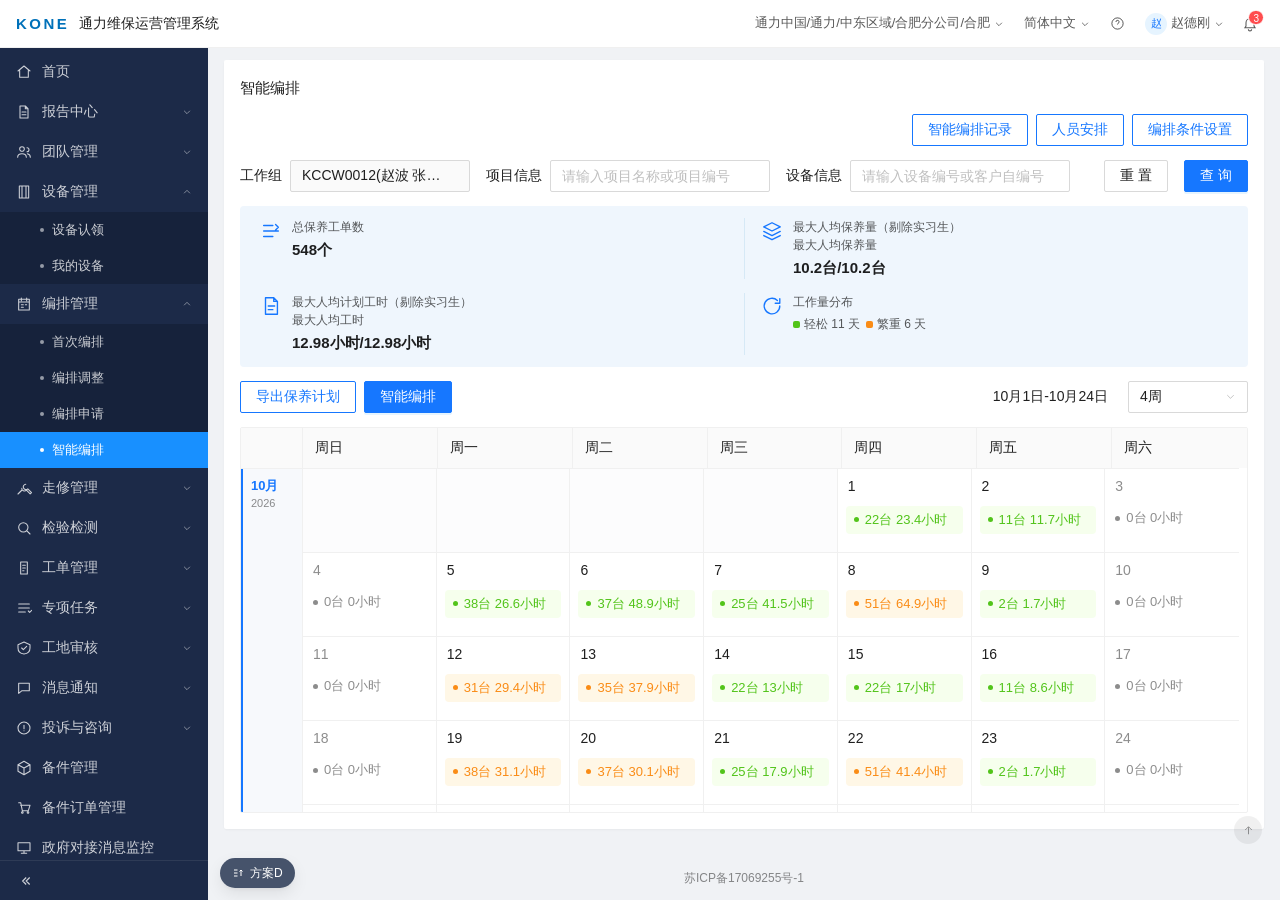
==== commit 2263a507: "修复：项目信息/设备信息筛选框实际是不支持输入的空选项下拉，改为真正的文本输入框（7处）" ====
--- a/docs/index.html
+++ b/docs/index.html
@@ -1,7 +1,7 @@
 <!DOCTYPE html>
 <html lang="zh-CN">
 <head>
-<!-- 本文件由 build.js 自动生成（2026-10-14 07:13:37），已内联全部样式与脚本，
+<!-- 本文件由 build.js 自动生成（2026-10-14 07:22:39），已内联全部样式与脚本，
      可直接双击打开或发送给他人，无需任何外部文件与网络。
      请勿直接编辑此文件 —— 改动请在 css/ 与 js/ 下进行，然后重新执行 node build.js -->
 <meta charset="UTF-8" />
@@ -465,6 +465,21 @@
 }
 
 .control-static:hover { border-color: var(--border-2); }
+
+/* 真正可打字的文本筛选框（textField）。.control 默认是给点开式控件
+   （下拉/固定展示）用的，cursor: pointer 用在这里会让人以为点一下
+   会弹出什么，实际它就是个普通输入框，光标该是文字输入态。 */
+.control-text {
+  cursor: text;
+}
+
+.control-text::placeholder { color: var(--text-4); }
+
+.control-text:focus {
+  outline: none;
+  border-color: var(--primary);
+  box-shadow: 0 0 0 2px rgba(5, 145, 255, .1);
+}
 
 .control-w-sm { width: 120px; }
 .control-w-md { width: 180px; }
@@ -4180,6 +4195,20 @@
     </div>`;
   }
 
+  /* 真正可打字的文本筛选框。此前「项目信息」「设备信息」这类按关键字
+     搜索的筛选项用的是 dd()——传了「请输入项目名称或项目编号」这样
+     的占位文字，但 dd() 渲染的是点开弹选项列表的下拉（底层是 <span>，
+     不是 <input>），而且给的选项是空数组，点开也是个空面板，什么都
+     打不进去。占位文字承诺"能输入"，组件实际上不能，这是文案和控件
+     类型没对上的 bug，不是什么都不显示的设计。
+     这里补一个真正的 <input>，外观继续用 .control 这套样式。 */
+  function textField(placeholder, width, id) {
+    const w = width || 'control-w-md';
+    return `<input type="text" class="control control-text ${w}"
+      placeholder="${(placeholder || '').replace(/"/g, '&quot;')}"
+      ${id ? `id="${id}"` : ''} />`;
+  }
+
   /* 固定值展示，长得像 dd() 但不可点开。
      用户目前只有一个工作组，「工作组」这个筛选字段在五处页面里其实都是
      伪装成下拉的单选项——传了选项列表，点开后也就那一个，选不出别的。
@@ -4810,11 +4839,11 @@
         </div>
         <div class="field">
           <span class="field-label">项目信息</span>
-          ${dd('', [], 'control-w-lg', '请输入项目名称或项目编号')}
+          ${textField('请输入项目名称或项目编号', 'control-w-lg')}
         </div>
         <div class="field">
           <span class="field-label">设备信息</span>
-          ${dd('', [], 'control-w-lg', '请输入设备编号或客户自编号')}
+          ${textField('请输入设备编号或客户自编号', 'control-w-lg')}
         </div>
         <div class="grow"></div>
         <button class="btn">重 置</button>
@@ -5293,7 +5322,7 @@
       <div class="cs-filter cs-filter-standalone">
         <div class="field">
           <span class="field-label">项目信息</span>
-          ${dd('', [], 'control-w-lg', '请输入项目名称或项目编号')}
+          ${textField('请输入项目名称或项目编号', 'control-w-lg')}
         </div>
         <div class="field">
           <span class="field-label">动态保养间隔</span>
@@ -5864,11 +5893,11 @@
             </div>
             <div class="field">
               <span class="field-label">项目信息</span>
-              ${dd('', [], 'control-w-lg', '请输入项目名称或项目编号')}
+              ${textField('请输入项目名称或项目编号', 'control-w-lg')}
             </div>
             <div class="field">
               <span class="field-label">设备信息</span>
-              ${dd('', [], 'control-w-lg', '请输入设备编号或客户自编号')}
+              ${textField('请输入设备编号或客户自编号', 'control-w-lg')}
             </div>
             <div class="grow"></div>
             <button class="btn">重 置</button>
@@ -5948,11 +5977,11 @@
             </div>
             <div class="field">
               <span class="field-label">项目信息</span>
-              ${dd('', [], 'control-w-lg', '请输入项目名称或项目编号')}
+              ${textField('请输入项目名称或项目编号', 'control-w-lg')}
             </div>
             <div class="field">
               <span class="field-label">设备信息</span>
-              ${dd('', [], 'control-w-lg', '请输入设备编号或客户自编号')}
+              ${textField('请输入设备编号或客户自编号', 'control-w-lg')}
             </div>
             <div class="grow"></div>
             <button class="btn">重 置</button>
